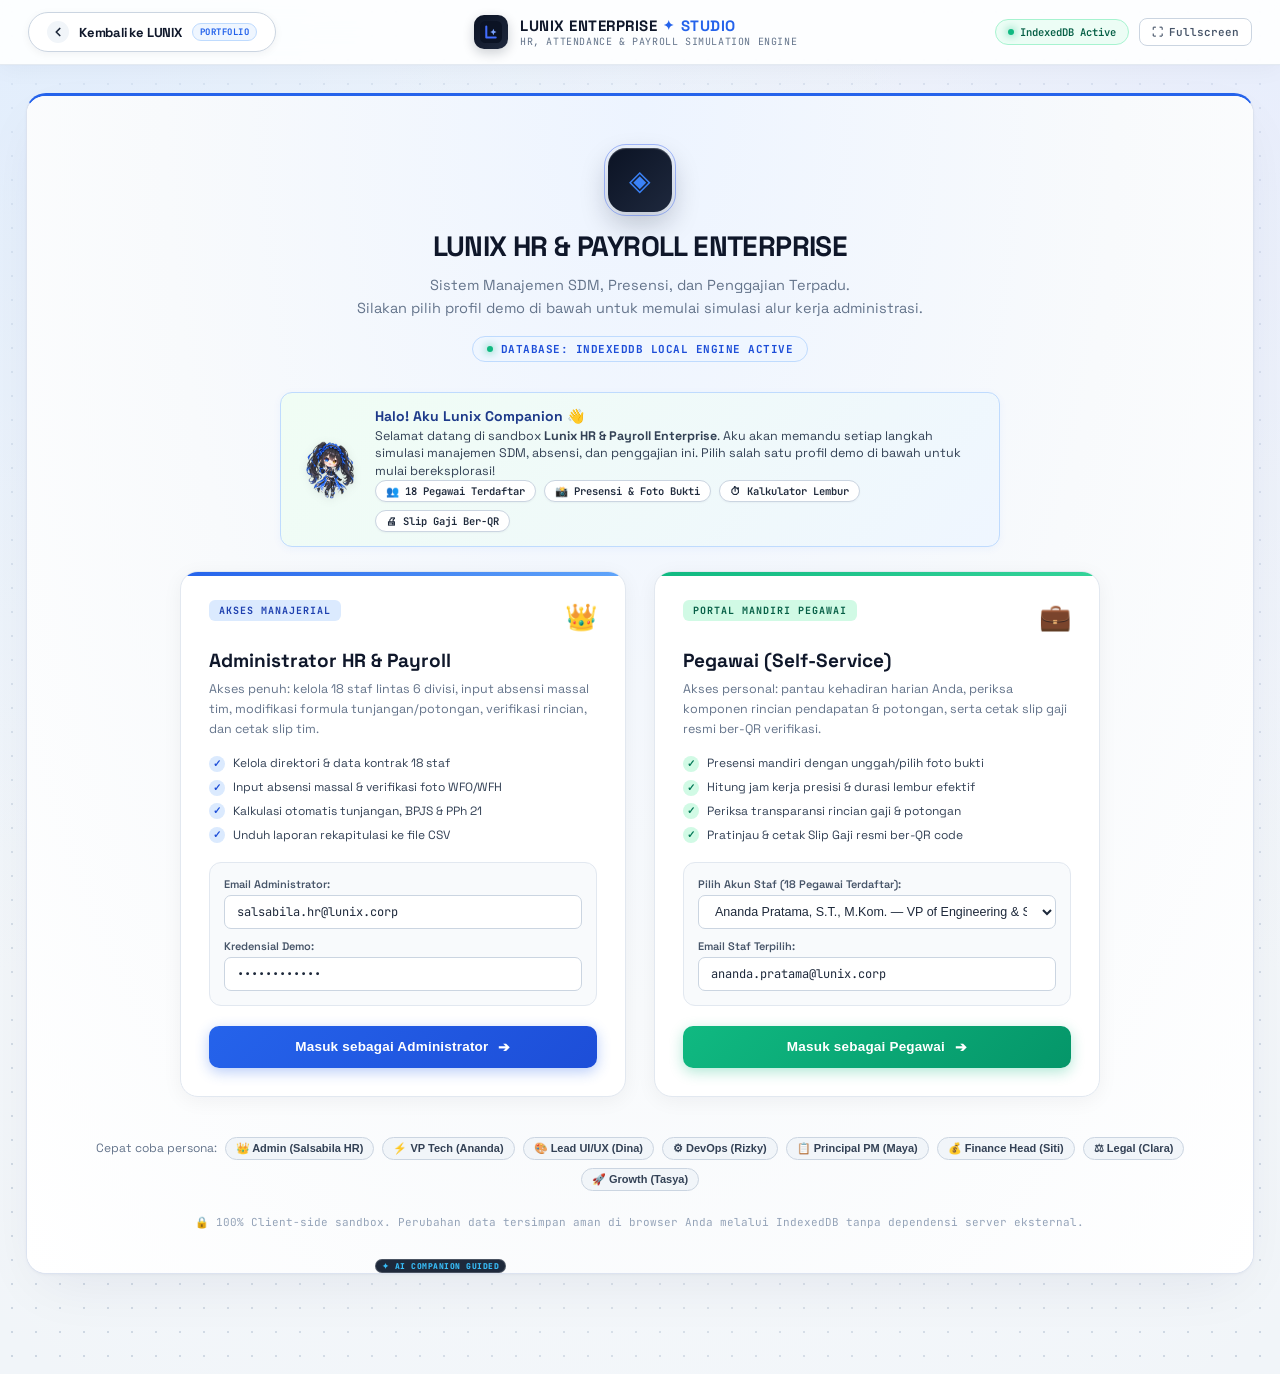
==== payroll.html @ cafbc8de "Production release: LUNIX Guild Portfolio Web (Optimized & Obfuscated)" ====
<!doctype html><html lang="id"><head><meta charset="UTF-8"><meta name="viewport" content="width=device-width,initial-scale=1"><meta name="description" content="LUNIX — Live Attendance & Payroll Enterprise Sandbox (Client-side IndexedDB)"><meta name="theme-color" content="#f1f5f9"><title>Attendance & Payroll Studio — LUNIX Live Enterprise Sandbox</title><link rel="icon" href="data:image/svg+xml,%3Csvg xmlns='http://www.w3.org/2000/svg' viewBox='0 0 80 80'%3E%3Crect width='80' height='80' rx='20' fill='%230b1324'/%3E%3Cpath d='M25 20v40h32' stroke='%23416dff' stroke-width='9' fill='none'/%3E%3C/svg%3E"><link rel="preconnect" href="https://fonts.googleapis.com"><link rel="preconnect" href="https://fonts.gstatic.com" crossorigin><link href="https://fonts.googleapis.com/css2?family=JetBrains+Mono:wght@400;500;600;700&family=Space+Grotesk:wght@500;600;700;800&display=swap" rel="stylesheet"><link rel="stylesheet" href="payroll-app.css"><style>:root{--bg:#f1f5f9;--ink:#0f172a;--muted:#64748b;--blue:#2563eb;--blue-hover:#1d4ed8;--line:#cbd5e1;--mono:'JetBrains Mono',ui-monospace,SFMono-Regular,Consolas,monospace;--sans:'Space Grotesk',-apple-system,BlinkMacSystemFont,Arial,sans-serif}*{box-sizing:border-box;margin:0;padding:0}body{background-color:#f1f5f9;background-image:radial-gradient(at 0 0,rgba(219,234,254,.7) 0,transparent 50%),radial-gradient(at 100% 0,rgba(224,231,255,.55) 0,transparent 50%),radial-gradient(at 50% 50%,rgba(248,250,252,.8) 0,transparent 100%),radial-gradient(#cbd5e1 .85px,transparent .85px);background-size:100% 100%,100% 100%,100% 100%,24px 24px;color:var(--ink);font-family:var(--sans);-webkit-font-smoothing:antialiased;min-height:100vh;display:flex;flex-direction:column}.sandbox-topbar{position:sticky;top:0;z-index:999;background:rgba(255,255,255,.9);backdrop-filter:blur(20px) saturate(180%);-webkit-backdrop-filter:blur(20px) saturate(180%);border-bottom:1px solid rgba(226,232,240,.9);box-shadow:0 4px 24px rgba(15,23,42,.04),0 1px 2px rgba(15,23,42,.02);padding:12px 28px}.sandbox-topbar-inner{max-width:1600px;margin:0 auto;display:flex;align-items:center;justify-content:space-between;gap:18px}.sandbox-back-btn{display:inline-flex;align-items:center;gap:10px;padding:8px 18px;background:#fff;color:#0f172a;border:1.5px solid #cbd5e1;border-radius:999px;font-size:13px;font-weight:700;letter-spacing:-.2px;text-decoration:none;box-shadow:0 2px 8px rgba(15,23,42,.05);transition:all .22s cubic-bezier(.16, 1, .3, 1);cursor:pointer}.sandbox-back-btn .back-arrow{display:flex;align-items:center;justify-content:center;width:22px;height:22px;border-radius:50%;background:#f1f5f9;color:#1e293b;transition:all .2s ease}.sandbox-back-btn .back-pill{font-family:var(--mono);font-size:9px;font-weight:700;padding:2px 7px;border-radius:12px;background:#eff6ff;color:#2563eb;letter-spacing:.5px;border:1px solid #bfdbfe}.sandbox-back-btn:hover{background:#0f172a;color:#fff;border-color:#0f172a;transform:translateX(-4px);box-shadow:0 8px 24px rgba(15,23,42,.22)}.sandbox-back-btn:hover .back-arrow{background:rgba(255,255,255,.2);color:#fff;transform:translateX(-2px)}.sandbox-back-btn:hover .back-pill{background:#2563eb;color:#fff;border-color:#2563eb}.sandbox-brand-center{display:flex;align-items:center;gap:12px}.sandbox-brand-badge{width:34px;height:34px;border-radius:10px;background:linear-gradient(135deg,#0b1324 0,#1e283d 100%);display:flex;align-items:center;justify-content:center;box-shadow:0 4px 12px rgba(11,19,36,.2);flex-shrink:0}.sandbox-brand-badge svg{width:22px;height:22px}.sandbox-brand-text{display:flex;flex-direction:column}.sandbox-brand-title{font-size:15px;font-weight:800;letter-spacing:.5px;color:#0f172a;display:flex;align-items:center;gap:6px;line-height:1.2}.sandbox-brand-title .sparkle{color:#2563eb;font-size:13px}.sandbox-brand-sub{font-family:var(--mono);font-size:10px;color:#64748b;letter-spacing:.6px}.sandbox-utilities{display:flex;align-items:center;gap:10px}.sandbox-engine-badge{display:inline-flex;align-items:center;gap:6px;padding:5px 12px;background:#ecfdf5;border:1px solid #a7f3d0;border-radius:999px;font-family:var(--mono);font-size:10.5px;font-weight:600;color:#065f46}.engine-pulse-dot{width:6px;height:6px;border-radius:50%;background:#10b981;box-shadow:0 0 8px #10b981;animation:pulseGreen 2s infinite ease-in-out}@keyframes pulseGreen{0%,100%{opacity:1;transform:scale(1)}50%{opacity:.45;transform:scale(1.3)}}.sandbox-action-btn{display:inline-flex;align-items:center;gap:6px;padding:6px 12px;background:#fff;border:1px solid #cbd5e1;border-radius:8px;font-family:var(--mono);font-size:11px;font-weight:600;color:#475569;cursor:pointer;transition:all .2s ease;text-decoration:none}.sandbox-action-btn:hover{background:#f8fafc;border-color:#94a3b8;color:#0f172a;transform:translateY(-1px)}.sandbox-content{max-width:1560px;width:96%;margin:0 auto;padding:20px 0 60px;flex:1}@media (max-width:900px){.sandbox-topbar{padding:10px 16px}.sandbox-brand-sub{display:none}.sandbox-engine-badge{display:none}.sandbox-back-btn .back-pill{display:none}.sandbox-content{width:98%;padding:14px 0 40px}}@media (max-width:640px){.sandbox-brand-text{display:none}.sandbox-back-btn{padding:7px 12px;font-size:12px}.sandbox-action-btn span:last-child{display:none}}</style></head><body><header class="sandbox-topbar"><div class="sandbox-topbar-inner"><a href="index.html" class="sandbox-back-btn" id="btn-back" title="Kembali ke Portofolio Utama LUNIX"><span class="back-arrow" aria-hidden="true"><svg width="14" height="14" viewBox="0 0 20 20" fill="none"><path d="M12.5 15L7.5 10L12.5 5" stroke="currentColor" stroke-width="2.4" stroke-linecap="round" stroke-linejoin="round"/></svg> </span><span>Kembali ke LUNIX</span> <span class="back-pill">PORTFOLIO</span></a><div class="sandbox-brand-center"><div class="sandbox-brand-badge" aria-hidden="true"><svg viewBox="0 0 28 28" fill="none"><rect width="28" height="28" rx="7" fill="#0b1324"/><path d="M8 7v14h12" stroke="#416dff" stroke-width="2.6" stroke-linecap="round" stroke-linejoin="round"/><path d="M17 10l1.2 2.8L21 14l-2.8 1.2L17 18l-1.2-2.8L13 14l2.8-1.2L17 10z" fill="#7ba3ff"/></svg></div><div class="sandbox-brand-text"><div class="sandbox-brand-title"><span>LUNIX ENTERPRISE</span> <span class="sparkle">✦</span> <span style="color:#2563eb;font-weight:700">STUDIO</span></div><div class="sandbox-brand-sub">HR, ATTENDANCE & PAYROLL SIMULATION ENGINE</div></div></div><div class="sandbox-utilities"><div class="sandbox-engine-badge" title="Mesin database browser lokal tanpa server"><span class="engine-pulse-dot"></span> <span>IndexedDB Active</span></div><button id="btn-fullscreen" class="sandbox-action-btn" title="Toggle Mode Layar Penuh"><span>⛶</span> <span>Fullscreen</span></button></div></div></header><main class="sandbox-content"><div id="payroll-app-root"></div></main><script src="payroll-app.js"></script><script>async function initSandbox(){if(window.LunixPayroll&&"function"==typeof window.LunixPayroll.init){const n=new URLSearchParams(window.location.search),e=n.get("role"),t=n.get("tab"),i=n.get("inspect");e&&(window.LunixPayroll.quickLogin(e,n.get("emp")||null),t&&window.LunixPayroll.switchTab(t)),await window.LunixPayroll.init(),e&&(window.LunixPayroll.quickLogin(e,n.get("emp")||null),t&&window.LunixPayroll.switchTab(t),i&&"function"==typeof window.LunixPayroll.inspectDate&&window.LunixPayroll.inspectDate(n.get("emp")||"emp-01",Number(i)))}}"loading"===document.readyState?document.addEventListener("DOMContentLoaded",initSandbox):initSandbox();const backBtn=document.getElementById("btn-back");backBtn&&backBtn.addEventListener("click",n=>{window.opener&&window.history.length<=1&&(n.preventDefault(),window.close())});const fsBtn=document.getElementById("btn-fullscreen");fsBtn&&(fsBtn.addEventListener("click",()=>{document.fullscreenElement?(document.exitFullscreen().catch(()=>{}),fsBtn.innerHTML="<span>⛶</span><span>Fullscreen</span>"):(document.documentElement.requestFullscreen().catch(()=>{}),fsBtn.innerHTML="<span>✕</span><span>Exit FS</span>")}),document.addEventListener("fullscreenchange",()=>{document.fullscreenElement?fsBtn.innerHTML="<span>✕</span><span>Exit FS</span>":fsBtn.innerHTML="<span>⛶</span><span>Fullscreen</span>"}))</script></body></html>
---- payroll-app.css ----
.papp-login-screen,.papp-persona-card,.payroll-app-container{overflow:hidden;position:relative}.payroll-app-container{margin:8px 0 40px;background:#fff;border:1px solid #dce3f0;border-top:3.5px solid #2563eb;border-radius:20px;box-shadow:0 20px 60px -15px rgba(15,28,64,.08),0 1px 3px rgba(15,28,64,.04);font-family:var(--sans),-apple-system,BlinkMacSystemFont,Arial,sans-serif;color:var(--ink);transition:.3s}.papp-login-screen{padding:52px 36px 44px;background:radial-gradient(ellipse at 50% 0,#edf4ff 0,#f8fafc 55%,#fff 100%);display:flex;flex-direction:column;align-items:center}.papp-login-header{text-align:center;max-width:680px;margin-bottom:30px}.papp-login-emblem{width:64px;height:64px;border-radius:18px;background:linear-gradient(135deg,#0b1324 0,#1e283d 100%);color:#3b82f6;display:inline-grid;place-items:center;font-size:28px;box-shadow:0 12px 28px rgba(11,19,36,.22),inset 0 1px 1px rgba(255,255,255,.25);margin-bottom:18px;position:relative}.papp-login-emblem::after{content:'';position:absolute;inset:-4px;border-radius:22px;border:1.5px solid rgba(49,92,245,.4);animation:3s ease-in-out infinite pappPulse}@keyframes pappPulse{0%,100%{transform:scale(1);opacity:.5}50%{transform:scale(1.05);opacity:1}}.papp-login-title{font-size:28px;font-weight:800;letter-spacing:-.6px;color:#0f172a;margin:0 0 10px;line-height:1.2}.papp-login-subtitle{font-size:14.5px;color:#64748b;line-height:1.6;margin:0 0 16px}.papp-login-db-badge{display:inline-flex;align-items:center;gap:8px;padding:5px 14px;border-radius:999px;background:#eff6ff;border:1px solid #bfdbfe;font:11px var(--mono);color:#1d4ed8;font-weight:700;letter-spacing:.5px}.papp-db-dot{width:6px;height:6px;border-radius:50%;background:#10b981;box-shadow:0 0 8px #10b981}.papp-login-mascot-banner{display:flex;align-items:center;gap:18px;width:100%;box-shadow:0 4px 20px rgba(37,99,235,.06)}.papp-login-mascot-img{object-fit:contain;flex-shrink:0;filter:drop-shadow(0 4px 8px rgba(0, 0, 0, .1))}.papp-mascot-badge-tag{font-family:var(--mono);font-size:9.5px;letter-spacing:1px;margin-bottom:4px}.papp-login-mascot-text h4{display:flex;align-items:center;gap:6px}.papp-mascot-features-row{display:flex;flex-wrap:wrap;gap:8px}.papp-mascot-feature-pill{font-family:var(--mono);font-size:10.5px;font-weight:600;padding:3px 10px;background:#fff;border:1px solid #cbd5e1;border-radius:999px;color:#1e293b;box-shadow:0 1px 2px rgba(15,23,42,.04)}.papp-personas-grid{display:grid;grid-template-columns:repeat(auto-fit,minmax(340px,1fr));gap:28px;width:100%;max-width:920px;margin-bottom:30px}.papp-persona-card{background:#fff;border:1.5px solid #e2e8f0;border-radius:18px;padding:28px;box-shadow:0 4px 20px rgba(15,23,42,.05);display:flex;flex-direction:column;transition:.25s cubic-bezier(.16, 1, .3, 1)}.papp-persona-card:hover{transform:translateY(-4px);border-color:#3b82f6;box-shadow:0 16px 40px rgba(37,99,235,.14)}.papp-persona-card::before{content:'';position:absolute;top:0;left:0;right:0;height:4px;background:#cbd5e1}.papp-persona-card.admin-card::before{background:linear-gradient(90deg,#2563eb,#60a5fa)}.papp-persona-card.employee-card::before{background:linear-gradient(90deg,#10b981,#34d399)}.papp-persona-header{display:flex;justify-content:space-between;align-items:flex-start;margin-bottom:14px}.papp-persona-tag{font:10px var(--mono);font-weight:700;letter-spacing:1px;padding:4px 10px;border-radius:6px}.papp-persona-card.admin-card .papp-persona-tag{background:#dbeafe;color:#1e40af}.papp-persona-card.employee-card .papp-persona-tag{background:#d1fae5;color:#065f46}.papp-persona-icon{font-size:26px}.papp-persona-title{font-size:19px;font-weight:800;color:#0f172a;margin:0 0 6px}.papp-persona-desc{font-size:12.5px;color:#64748b;line-height:1.6;margin:0 0 16px;min-height:38px}.papp-persona-features{list-style:none;padding:0;margin:0 0 18px;display:flex;flex-direction:column;gap:7px}.papp-persona-features li{font-size:12px;color:#334155;display:flex;align-items:center;gap:8px;line-height:1.4}.papp-persona-features .check-icon{display:inline-flex;align-items:center;justify-content:center;width:16px;height:16px;border-radius:50%;font-size:10px;font-weight:800;flex-shrink:0}.admin-card .papp-persona-features .check-icon{background:#dbeafe;color:#1d4ed8}.employee-card .papp-persona-features .check-icon{background:#d1fae5;color:#047857}.papp-persona-form{background:#f8fafc;border:1px solid #e2e8f0;border-radius:12px;padding:14px;margin-bottom:20px;flex:1}.papp-persona-form-row{margin-bottom:10px}.papp-persona-form-row:last-child{margin-bottom:0}.papp-persona-form-label{display:block;font-size:11px;font-weight:600;color:#475569;margin-bottom:4px}.papp-persona-input-mock,.papp-persona-select{padding:8px 12px;background:#fff;color:#1e293b;width:100%;box-sizing:border-box;outline:0}.papp-persona-input-mock{border:1px solid #cbd5e1;border-radius:7px;font:12px var(--mono)}.papp-persona-select{border:1px solid #cbd5e1;border-radius:7px;font-size:12.5px;cursor:pointer}.papp-persona-btn{width:100%;padding:13px 20px;border-radius:10px;font-size:13.5px;font-weight:700;cursor:pointer;border:none;display:flex;justify-content:center;align-items:center;gap:10px;transition:.2s cubic-bezier(.16, 1, .3, 1);letter-spacing:.2px}.papp-persona-card.admin-card .papp-persona-btn{background:linear-gradient(135deg,#2563eb 0,#1d4ed8 100%);color:#fff;box-shadow:0 4px 14px rgba(37,99,235,.32)}.papp-persona-card.admin-card .papp-persona-btn:hover{background:linear-gradient(135deg,#1d4ed8 0,#1e40af 100%);transform:translateY(-2px);box-shadow:0 8px 22px rgba(37,99,235,.42)}.papp-persona-card.employee-card .papp-persona-btn{background:linear-gradient(135deg,#10b981 0,#059669 100%);color:#fff;box-shadow:0 4px 14px rgba(16,185,129,.32)}.papp-persona-card.employee-card .papp-persona-btn:hover{background:linear-gradient(135deg,#059669 0,#047857 100%);transform:translateY(-2px);box-shadow:0 8px 22px rgba(16,185,129,.42)}.papp-fast-demo-row{display:flex;align-items:center;gap:8px;flex-wrap:wrap;justify-content:center;font-size:12px;color:#64748b;margin-top:10px}.papp-fast-pill{padding:4px 10px;border-radius:14px;background:#f1f5f9;border:1px solid #cbd5e1;color:#334155;font-size:11px;font-weight:600;cursor:pointer;transition:.15s}.papp-fast-pill:hover{background:#e2e8f0;color:#0f172a}.papp-login-footer-security{display:flex;align-items:center;gap:8px;margin-top:24px;font:11px var(--mono);color:#94a3b8}.papp-header{display:flex;justify-content:space-between;align-items:center;flex-wrap:wrap;gap:16px;padding:18px 24px;background:#f8fafc;border-bottom:1px solid #e2e8f0}.papp-brand{display:flex;align-items:center;gap:12px}.papp-logo{width:36px;height:36px;border-radius:10px;background:linear-gradient(135deg,#101522 0,#1e283d 100%);color:#3b82f6;display:grid;place-items:center;font-size:18px;box-shadow:0 4px 12px rgba(16,21,34,.15)}.papp-title{display:block;font-size:15px;font-weight:700;letter-spacing:.5px;color:var(--ink)}.papp-subtitle{display:block;font:9px/1.3 var(--mono);color:#64748b;letter-spacing:1.2px}.papp-header-actions{display:flex;align-items:center;gap:10px;flex-wrap:wrap}.papp-persona-switcher-wrap{display:inline-flex;align-items:center;gap:6px;background:#fff;border:1px solid #cbd5e1;border-radius:20px;padding:4px 10px;box-shadow:0 1px 3px rgba(0,0,0,.04)}.papp-persona-switcher-icon{font-size:11px;font-weight:700;color:#475569;white-space:nowrap}.papp-persona-switcher-select{border:none;background:0 0;font-size:11.5px;font-weight:600;color:#1e293b;outline:0;cursor:pointer;max-width:220px;padding:2px 0}.papp-btn,.papp-user-badge{display:inline-flex;align-items:center;background:#fff;color:#1e293b}.papp-persona-switcher-select:focus{color:#315cf5}.papp-user-badge{gap:8px;padding:5px 12px;border-radius:24px;font-size:12px;border:1px solid #cbd5e1;box-shadow:0 1px 3px rgba(0,0,0,.05)}.papp-user-badge .papp-avatar{width:22px;height:22px;font-size:9px}.papp-role-pill-sm{font:9px var(--mono);font-weight:700;padding:2px 6px;border-radius:4px}.papp-role-pill-sm.admin{background:#dbeafe;color:#1e40af}.papp-role-pill-sm.employee{background:#d1fae5;color:#065f46}.papp-btn{justify-content:center;gap:7px;padding:8px 16px;border-radius:9px;font-size:12.5px;font-weight:600;cursor:pointer;border:1.5px solid #cbd5e1;box-shadow:0 1px 3px rgba(15,23,42,.04);transition:.2s cubic-bezier(.16, 1, .3, 1);user-select:none}.papp-btn:hover{background:#f8fafc;border-color:#94a3b8;color:#0f172a;transform:translateY(-1px);box-shadow:0 4px 12px rgba(15,23,42,.08)}.papp-btn:active{transform:translateY(0)}.papp-btn-primary{background:linear-gradient(135deg,#2563eb 0,#1d4ed8 100%);border-color:#2563eb;color:#fff;box-shadow:0 4px 14px rgba(37,99,235,.28)}.papp-btn-primary:hover{background:linear-gradient(135deg,#1d4ed8 0,#1e40af 100%);border-color:#1d4ed8;color:#fff;box-shadow:0 6px 20px rgba(37,99,235,.38)}.papp-btn-danger{color:#dc2626;border-color:#fecaca;background:#fef2f2}.papp-btn-danger:hover{background:#fee2e2;border-color:#fca5a5;color:#b91c1c}.papp-btn-sm{padding:6px 12px;font-size:11.5px;border-radius:7px}.papp-guide-banner{background:linear-gradient(90deg,#eff6ff 0,#f0fdf4 100%);border-bottom:1px solid #dbeafe;padding:12px 28px;display:flex;align-items:center;justify-content:space-between;gap:16px;flex-wrap:wrap}.papp-guide-info{display:flex;align-items:center;gap:12px}.papp-guide-icon{font-size:18px;color:#2563eb}.papp-guide-step-tag{font:10px var(--mono);background:#2563eb;color:#fff;padding:2px 7px;border-radius:4px;letter-spacing:.5px}.papp-guide-text{font-size:13px;color:#1e293b;margin:0;font-weight:500}.papp-select,.papp-tab-btn{font-weight:600;font-size:13px;cursor:pointer}.papp-guide-nav{display:flex;align-items:center;gap:8px}.papp-subbar{display:flex;justify-content:space-between;align-items:center;padding:14px 28px;background:#fff;border-bottom:1px solid #f1f5f9;flex-wrap:wrap;gap:14px}.papp-period-select-wrap{display:flex;align-items:center;gap:10px;font-size:13px;color:#475569}.papp-select{padding:7px 14px;border-radius:8px;border:1.5px solid #cbd5e1;font-family:inherit;color:#0f172a;background:#f8fafc;outline:0;transition:.2s}.papp-select:focus{background:#fff;border-color:#2563eb;box-shadow:0 0 0 3px rgba(37,99,235,.15)}.papp-tabs{display:flex;background:#f1f5f9;border-bottom:1px solid #e2e8f0;padding:8px 28px;gap:6px;overflow-x:auto}.papp-tab-btn{padding:10px 18px;color:#64748b;border-radius:10px;background:0 0;border:none;transition:.2s cubic-bezier(.16, 1, .3, 1);white-space:nowrap;display:inline-flex;align-items:center;gap:8px}.papp-tab-btn:hover{color:#0f172a;background:rgba(255,255,255,.65)}.papp-tab-btn.active{color:#2563eb;background:#fff;font-weight:700;box-shadow:0 2px 8px rgba(15,23,42,.08),0 1px 2px rgba(15,23,42,.04)}.papp-body{padding:28px 32px 36px;min-height:520px;background:#fff}.papp-panel{display:none}.papp-panel.active{display:block;animation:.25s ease-out pappFadeIn}@keyframes pappFadeIn{from{opacity:0;transform:translateY(6px)}to{opacity:1;transform:translateY(0)}}.papp-search-filter-bar{display:flex;gap:12px;margin-bottom:16px;flex-wrap:wrap}.papp-search-input{flex:1;width:100%;min-width:220px;padding:8px 34px 8px 14px;border-radius:8px;border:1px solid #cbd5e1;font-size:13px;outline:0}.papp-search-input:focus{border-color:#315cf5;box-shadow:0 0 0 3px rgba(49,92,245,.12)}.papp-stats-grid{display:grid;grid-template-columns:repeat(auto-fit,minmax(210px,1fr));gap:16px;margin-bottom:24px}.papp-stat-card{background:#f8fafc;border:1px solid #e2e8f0;border-radius:12px;padding:18px 20px;display:flex;flex-direction:column;gap:6px;position:relative;overflow:hidden}.papp-stat-card::before{content:'';position:absolute;top:0;left:0;right:0;height:3px;background:#cbd5e1}.papp-table th,.papp-table tr:hover td{background:#f8fafc}.papp-stat-card.blue::before{background:#315cf5}.papp-stat-card.green::before{background:#10b981}.papp-stat-card.amber::before{background:#f59e0b}.papp-stat-card.purple::before{background:#8b5cf6}.papp-stat-label{font:11px var(--mono);color:#64748b;letter-spacing:.8px}.papp-stat-value{font-size:22px;font-weight:700;color:#0f172a}.papp-stat-sub{font-size:11px;color:#94a3b8}.papp-table-wrap{width:100%;max-width:100%;overflow-x:auto;border:1px solid #e2e8f0;border-radius:10px;background:#fff;scrollbar-width:thin;scrollbar-color:#cbd5e1 #f8fafc}.papp-table-wrap::-webkit-scrollbar{height:6px}.papp-table-wrap::-webkit-scrollbar-track{background:#f8fafc}.papp-table-wrap::-webkit-scrollbar-thumb{background:#cbd5e1;border-radius:3px}.papp-table-wrap::-webkit-scrollbar-thumb:hover{background:#94a3b8}.papp-table{width:100%;border-collapse:collapse;text-align:left;font-size:12.5px;table-layout:auto}.papp-avatar,.papp-user-name{font-weight:700;font-size:12px}.papp-table th{padding:10px;font:10.5px var(--mono);font-weight:600;color:#475569;letter-spacing:.4px;border-bottom:1px solid #e2e8f0;white-space:nowrap}.papp-table td{padding:8px 10px;border-bottom:1px solid #f1f5f9;color:#1e293b;vertical-align:middle}.papp-table tr:last-child td{border-bottom:none}.papp-avatar{width:34px;height:34px;border-radius:50%;display:inline-grid;place-items:center;color:#fff;flex-shrink:0;box-shadow:0 2px 6px rgba(0,0,0,.1);overflow:hidden;position:relative}.papp-avatar-img{width:100%;height:100%;object-fit:cover;display:block;border-radius:50%}.papp-avatar.sm{width:26px;height:26px;font-size:10px}.papp-avatar.md{width:40px;height:40px;font-size:13px}.papp-avatar.lg{width:52px;height:52px;font-size:16px}.papp-avatar.xl{width:68px;height:68px;font-size:22px}.papp-user-cell{display:flex;align-items:center;gap:10px;min-width:140px}.papp-user-meta{min-width:0}.papp-user-name{color:#0f172a;display:block;line-height:1.25}.papp-user-role{font-size:10px;color:#64748b;display:block;line-height:1.25;margin-top:2px}.papp-code-nip{font:10.5px var(--mono);color:#334155;background:#f1f5f9;padding:2px 6px;border-radius:4px;white-space:nowrap;font-weight:600}.papp-bank-col{display:flex;flex-direction:column;line-height:1.2}.papp-bank-name{font-weight:700;font-size:11px;color:#1e293b}.papp-bank-acc{font:10px var(--mono);color:#64748b;white-space:nowrap;margin-top:1px}.papp-salary-cell{white-space:nowrap;font-size:12px;color:#0f172a}.papp-emp-actions{display:inline-flex;align-items:center;justify-content:flex-end;gap:4px;white-space:nowrap}.papp-btn-xs{padding:4px 7px;font-size:10.5px;font-weight:600;border-radius:5px;line-height:1.2}.papp-btn-icon{padding:4px 6px;min-width:22px;text-align:center;justify-content:center;font-weight:700}.papp-btn-cal{color:#2563eb;background:#eff6ff;border-color:#bfdbfe}.papp-btn-cal:hover{background:#dbeafe;border-color:#93c5fd}.papp-pill{display:inline-block;padding:3px 8px;border-radius:12px;font:10px var(--mono);font-weight:600}.papp-pill-dept{background:#f1f5f9;color:#475569}.papp-pill-contract{background:#eef2ff;color:#4338ca}.papp-pill-present{background:#dcfce7;color:#166534}.papp-pill-sick{background:#fef3c7;color:#92400e}.papp-pill-permit{background:#e0e7ff;color:#3730a3}.papp-pill-alpha{background:#fee2e2;color:#991b1b}.papp-pill-leave{background:#f3e8ff;color:#6b21a8}.papp-pill-pkwtt{background:#dbeafe;color:#1e40af;border:1px solid #bfdbfe}.papp-pill-pkwt{background:#fef3c7;color:#92400e;border:1px solid #fde68a}.papp-pill-probasi{background:#e0e7ff;color:#3730a3;border:1px solid #c7d2fe}.papp-pill-wfh{background:#e0f2fe;color:#0369a1;border:1px solid #bae6fd}.papp-pill-field{background:#f3e8ff;color:#6b21a8;border:1px solid #e9d5ff}.papp-pill-late{background:#ffedd5;color:#c2410c;border:1px solid #fed7aa}.papp-pill-overtime{background:linear-gradient(135deg,#fef3c7 0,#fde68a 100%);color:#92400e;border:1px solid #f59e0b;font-weight:700;box-shadow:0 1px 3px rgba(245,158,11,.18)}.papp-pill-holiday{background:#f1f5f9;color:#64748b;border:1px solid #e2e8f0}.papp-pill-pending{background:#f8fafc;color:#64748b;border:1px dashed #cbd5e1}.papp-filter-pills-row{display:flex;align-items:center;gap:6px;flex-wrap:wrap}.papp-filter-label{font-size:11.5px;font-weight:700;color:#64748b;margin-right:4px}.papp-filter-pill{padding:5px 12px;border-radius:20px;background:#f1f5f9;border:1px solid #cbd5e1;font-size:11.5px;font-weight:600;color:#475569;cursor:pointer;transition:.2s;display:inline-flex;align-items:center;gap:5px}.papp-filter-pill:hover{background:#e2e8f0;color:#0f172a}.papp-filter-pill.active{background:#315cf5;border-color:#315cf5;color:#fff;box-shadow:0 2px 6px rgba(49,92,245,.25)}.papp-pill-count{font:10px var(--mono);opacity:.85}.papp-distribution-strip{background:#fff;border:1px solid #e2e8f0;border-radius:12px;padding:14px 18px;margin-bottom:24px;display:flex;justify-content:space-between;align-items:center;flex-wrap:wrap;gap:12px;box-shadow:0 1px 3px rgba(0,0,0,.02)}.papp-distribution-strip-title{display:flex;flex-direction:column;gap:2px;font-size:13px;color:#1e293b}.papp-distribution-pills{display:flex;align-items:center;gap:8px;flex-wrap:wrap}.papp-dist-pill{font-size:11.5px;padding:4px 10px;border-radius:16px;display:inline-flex;align-items:center;gap:5px;transition:transform .15s}.papp-dist-pill:hover{transform:translateY(-1px)}.papp-budget-section{background:#fff;border:1px solid #e2e8f0;border-radius:14px;padding:20px;margin-bottom:24px;box-shadow:0 2px 8px rgba(15,23,42,.03)}.papp-budget-head{display:flex;justify-content:space-between;align-items:flex-start;margin-bottom:16px}.papp-budget-title{margin:0 0 4px;font-size:15px;font-weight:700;color:#0f172a}.papp-budget-subtitle{margin:0;font-size:12px;color:#64748b}.papp-seg-bar{display:flex;height:12px;width:100%;border-radius:6px;overflow:hidden;background:#f1f5f9;margin-bottom:18px;box-shadow:inset 0 1px 2px rgba(0,0,0,.06)}.papp-seg-slice{height:100%;transition:width .4s,filter .2s}.papp-seg-slice:hover{filter:brightness(1.15);cursor:pointer}.papp-dept-legend-grid{display:grid;grid-template-columns:repeat(auto-fit,minmax(170px,1fr));gap:12px}.papp-form-grid,.papp-slip-columns,.papp-slip-meta-grid{grid-template-columns:1fr 1fr}.papp-dept-legend-card{background:#f8fafc;border:1px solid #e2e8f0;border-radius:8px;padding:10px 12px;cursor:pointer;transition:.2s}.papp-dept-legend-card:hover{background:#fff;border-color:#315cf5;box-shadow:0 4px 12px rgba(49,92,245,.08);transform:translateY(-2px)}.papp-dept-legend-head{display:flex;align-items:center;gap:6px;margin-bottom:6px}.papp-dept-legend-dot{width:8px;height:8px;border-radius:50%;flex-shrink:0}.papp-dept-legend-name{font-size:11px;font-weight:700;color:#334155;flex:1;white-space:nowrap;overflow:hidden;text-overflow:ellipsis}.papp-dept-legend-body,.papp-panel-head{display:flex;justify-content:space-between}.papp-dept-legend-share{font:10px var(--mono);font-weight:700;color:#64748b}.papp-dept-legend-body{align-items:baseline}.papp-dept-legend-amount{font-size:12px;font-weight:700;color:#0f172a}.papp-dept-legend-count{font-size:10px;color:#315cf5;font-weight:600}.papp-quick-actions-bar{background:#f8fafc;border:1px solid #e2e8f0;border-radius:12px;padding:18px 20px;margin-bottom:24px}.papp-panel-head{align-items:center;flex-wrap:wrap;gap:12px;margin-bottom:20px}.papp-panel-title{font-size:18px;font-weight:700;color:#0f172a;margin:0}.papp-panel-desc{font-size:13px;color:#64748b;margin:4px 0 0}.papp-modal-backdrop{position:fixed;inset:0;background:rgba(15,23,42,.6);backdrop-filter:blur(4px);z-index:1000;display:grid;place-items:center;padding:20px;animation:.2s pappFadeIn}.papp-modal{background:#fff;border-radius:16px;max-width:580px;width:100%;max-height:90vh;overflow-y:auto;box-shadow:0 25px 60px rgba(15,23,42,.2);border:1px solid #e2e8f0}.papp-modal-header{padding:20px 24px;border-bottom:1px solid #e2e8f0;display:flex;justify-content:space-between;align-items:center}.papp-modal-title{font-size:17px;font-weight:700;margin:0}.papp-modal-close{background:0 0;border:none;font-size:20px;color:#94a3b8;cursor:pointer;padding:4px;border-radius:6px}.papp-modal-close:hover{color:#0f172a;background:#f1f5f9}.papp-modal-body{padding:24px}.papp-modal-footer{padding:16px 24px;border-top:1px solid #e2e8f0;display:flex;justify-content:flex-end;gap:10px;background:#f8fafc;border-bottom-left-radius:16px;border-bottom-right-radius:16px}.papp-form-group{margin-bottom:16px}.papp-label{display:block;font-size:12px;font-weight:600;color:#334155;margin-bottom:6px}.papp-input,.papp-modal-select{width:100%;padding:8px 12px;border-radius:8px;border:1px solid #cbd5e1;font-size:13px;font-family:inherit;color:#0f172a;box-sizing:border-box;outline:0}.papp-input:focus,.papp-modal-select:focus{border-color:#315cf5;box-shadow:0 0 0 3px rgba(49,92,245,.12)}.papp-form-grid{display:grid;gap:14px}.papp-slip-container{background:#fff;max-width:820px;margin:0 auto;border:1px solid #cbd5e1;box-shadow:0 10px 30px rgba(0,0,0,.08);padding:40px;border-radius:4px;font-family:Arial,Helvetica,sans-serif;color:#0f172a;line-height:1.5;position:relative}.papp-slip-watermark{position:absolute;top:50%;left:50%;transform:translate(-50%,-50%) rotate(-30deg);font-size:80px;font-weight:900;color:rgba(15,23,42,.03);pointer-events:none;letter-spacing:8px;user-select:none}.papp-slip-head{display:flex;justify-content:space-between;align-items:flex-start;border-bottom:2px solid #0f172a;padding-bottom:16px;margin-bottom:24px}.papp-slip-company h2{font-size:20px;font-weight:800;margin:0 0 4px;letter-spacing:.5px}.papp-slip-company p{font-size:11px;color:#475569;margin:0;line-height:1.4}.papp-slip-title-box{text-align:right}.papp-slip-title-box h3{font-size:16px;font-weight:700;color:#315cf5;margin:0;letter-spacing:.5px}.papp-slip-title-box span{font:11px var(--mono);color:#64748b;display:block;margin-top:2px}.papp-slip-meta-grid{display:grid;gap:20px;background:#f8fafc;padding:14px 18px;border-radius:6px;border:1px solid #e2e8f0;margin-bottom:24px;font-size:12px}.papp-slip-meta-row{display:flex;margin-bottom:4px}.papp-slip-meta-label{width:140px;color:#64748b}.papp-slip-meta-val{font-weight:600;color:#0f172a}.papp-slip-columns{display:grid;gap:24px;margin-bottom:24px}.papp-slip-col-head{font-size:13px;font-weight:700;padding-bottom:8px;border-bottom:1px solid #cbd5e1;margin-bottom:10px;letter-spacing:.5px}.papp-slip-line{display:flex;justify-content:space-between;font-size:12px;padding:5px 0;border-bottom:1px dashed #e2e8f0}.papp-slip-net-top,.papp-slip-subtotal{justify-content:space-between;display:flex}.papp-slip-subtotal{font-size:13px;font-weight:700;padding:10px 0 0;border-top:1px solid #0f172a;margin-top:10px}.papp-slip-net-box{background:#eff6ff;border:1px solid #bfdbfe;padding:16px 20px;border-radius:8px;margin-bottom:24px}.papp-slip-net-top{align-items:center}.papp-slip-net-label{font-size:13px;font-weight:700;color:#1e3a8a}.papp-slip-net-val{font-size:22px;font-weight:800;color:#1d4ed8}.papp-slip-terbilang{margin-top:8px;padding-top:8px;border-top:1px dashed #bfdbfe;font-size:12px;font-style:italic;color:#1e40af}.papp-slip-signatures{display:flex;justify-content:space-between;align-items:flex-end;padding-top:16px;margin-top:16px;font-size:11px}.papp-sig-box{width:190px;text-align:center}.papp-sig-line{margin-top:55px;border-top:1px solid #0f172a;padding-top:5px;font-weight:600}.papp-qr-box{display:flex;align-items:center;gap:10px;border:1px solid #e2e8f0;padding:8px 12px;border-radius:6px;background:#f8fafc}.papp-qr-info{font-size:10px;color:#64748b;line-height:1.3;text-align:left}.papp-slip-period-pills{display:inline-flex;align-items:center;gap:4px}.papp-toast{position:fixed;bottom:24px;right:24px;background:#0f172a;color:#fff;padding:12px 20px;border-radius:30px;font-size:13px;font-weight:500;box-shadow:0 10px 30px rgba(0,0,0,.2);display:flex;align-items:center;gap:10px;z-index:1100;animation:.3s pappToastSlide}@keyframes pappToastSlide{from{transform:translateY(20px);opacity:0}to{transform:translateY(0);opacity:1}}.papp-att-view-bar{display:flex;justify-content:space-between;align-items:center;margin-bottom:16px;border-bottom:1px solid #e2e8f0;padding-bottom:12px;flex-wrap:wrap;gap:12px}.papp-att-switcher-tabs{display:flex;gap:8px}.papp-att-switch-btn{padding:8px 16px;border-radius:8px;font-size:12.5px;font-weight:600;cursor:pointer;border:1px solid #cbd5e1;background:#f8fafc;color:#475569;transition:.2s;display:inline-flex;align-items:center;gap:6px}.papp-att-switch-btn:hover{background:#f1f5f9;color:#1e293b}.papp-att-switch-btn.active{background:#315cf5;border-color:#315cf5;color:#fff;box-shadow:0 2px 8px rgba(49,92,245,.25)}.papp-cal-container{background:#fff;border-radius:12px}.papp-cal-target-bar{background:linear-gradient(90deg,#f8fafc 0,#eff6ff 100%);border:1px solid #dbeafe;border-radius:10px;padding:14px 18px;display:flex;justify-content:space-between;align-items:center;margin-bottom:14px;flex-wrap:wrap;gap:14px}.papp-cal-target-profile{display:flex;align-items:center;gap:14px}.papp-cal-target-name{margin:0;font-size:15px;font-weight:700;color:#0f172a}.papp-cal-target-sub{font-size:12px;color:#64748b;margin-top:2px}.papp-cal-emp-switcher-box{display:flex;align-items:center;gap:8px}.papp-cal-switcher-label{font:11px var(--mono);font-weight:700;color:#64748b;text-transform:uppercase}.papp-cal-summary-strip{display:grid;grid-template-columns:repeat(auto-fit,minmax(130px,1fr));gap:10px;margin-bottom:14px}.papp-cal-chip{background:#f8fafc;border:1px solid #e2e8f0;border-radius:8px;padding:10px 14px;display:flex;flex-direction:column;gap:2px}.papp-chip-num{font-size:16px;font-weight:800;color:#0f172a}.papp-chip-label{font-size:11px;color:#64748b;font-weight:500}.papp-cal-chip.green{border-left:3px solid #10b981}.papp-cal-chip.blue{border-left:3px solid #3b82f6}.papp-cal-chip.purple{border-left:3px solid #8b5cf6}.papp-cal-chip.amber{border-left:3px solid #f59e0b}.papp-cal-chip.red{border-left:3px solid #ef4444}.papp-cal-chip.teal{border-left:3px solid #14b8a6}.papp-cal-legend-bar{display:flex;justify-content:space-between;align-items:center;background:#f8fafc;border:1px solid #e2e8f0;border-radius:8px;padding:8px 14px;margin-bottom:14px;flex-wrap:wrap;gap:8px}.papp-cal-legend-items{display:flex;align-items:center;gap:12px;flex-wrap:wrap;font-size:11px;color:#475569}.papp-legend-item{display:inline-flex;align-items:center;gap:4px}.papp-legend-dot{width:8px;height:8px;border-radius:50%;display:inline-block}.papp-legend-dot.green{background:#10b981}.papp-legend-dot.blue{background:#3b82f6}.papp-legend-dot.purple{background:#8b5cf6}.papp-legend-dot.amber{background:#f59e0b}.papp-legend-dot.red{background:#ef4444}.papp-legend-dot.gray{background:#94a3b8}.papp-cal-hint{font-size:11px;color:#2563eb}.papp-calendar-grid{display:grid;grid-template-columns:repeat(7,1fr);gap:8px}.papp-cal-col-head{text-align:center;font:11px var(--mono);font-weight:700;color:#475569;padding:8px 4px;background:#f1f5f9;border-radius:6px;letter-spacing:.5px}.papp-cal-col-head.weekend{color:#dc2626;background:#fee2e2}.papp-cal-day{background:#fff;border:1px solid #e2e8f0;border-radius:10px;padding:8px;min-height:112px;display:flex;flex-direction:column;cursor:pointer;transition:.2s cubic-bezier(.16, 1, .3, 1);position:relative}.papp-cal-day:hover{border-color:#315cf5;transform:translateY(-2px);box-shadow:0 6px 16px rgba(49,92,245,.12);z-index:2}.papp-cal-day.weekend{background:#fafafa;border-color:#f1f5f9;opacity:.85}.papp-cal-day.outside{background:#f8fafc;border:1px dashed #e2e8f0;opacity:.45;cursor:default}.papp-cal-day.today{border:2px solid #315cf5;background:#eff6ff;box-shadow:0 0 0 3px rgba(49,92,245,.15)}.papp-template-pill:hover,.papp-upload-btn:hover{background:#334155;color:#fff}.papp-cal-day-header{display:flex;justify-content:space-between;align-items:center;margin-bottom:6px}.papp-cal-date-num{font-size:13px;font-weight:700;color:#0f172a;font-family:var(--mono)}.papp-cal-today-pill{font:8.5px var(--mono);font-weight:800;background:#315cf5;color:#fff;padding:1px 5px;border-radius:4px;letter-spacing:.3px}.papp-cal-camera-icon{font-size:11px}.papp-cal-muted-tag{font-size:9px;color:#94a3b8;display:block}.papp-cal-day-content{display:flex;flex-direction:column;gap:4px;flex:1}.papp-cal-day-content.weekend{align-items:flex-start;justify-content:center}.papp-cal-status-row{display:flex;align-items:center}.papp-cal-time-badge{font:9.5px var(--mono);font-weight:600;color:#475569;background:#f1f5f9;padding:2px 5px;border-radius:4px;width:fit-content}.papp-cal-dur-badge{font:8.5px var(--mono);font-weight:600;color:#0369a1;background:#f0f9ff;border:1px solid #bae6fd;padding:1px 4px;border-radius:3px;width:fit-content;white-space:nowrap;overflow:hidden;text-overflow:ellipsis;max-width:100%}.papp-cal-weekend-badge{font:8px var(--mono);font-weight:700;color:#7c3aed;background:#f5f3ff;border:1px solid #ddd6fe;padding:0 4px;border-radius:3px;margin-left:4px}.papp-cal-proof-thumb-box{position:relative;width:100%;height:38px;border-radius:5px;overflow:hidden;border:1px solid #cbd5e1;margin-top:auto}.papp-cal-thumb-img{width:100%;height:100%;object-fit:cover;display:block;filter:brightness(.95);transition:transform .2s}.papp-cal-day:hover .papp-cal-thumb-img{transform:scale(1.08);filter:brightness(1.05)}.papp-cal-thumb-tag{position:absolute;bottom:0;left:0;right:0;background:rgba(15,23,42,.78);color:#10b981;font:8px var(--mono);font-weight:700;text-align:center;padding:1px 0;backdrop-filter:blur(2px)}.papp-inspect-watermark-box,.papp-photo-stamp{bottom:8px;left:8px;right:8px;backdrop-filter:blur(4px)}.papp-cal-loc-text{font-size:10px;color:#94a3b8;font-style:italic;margin-top:4px}.papp-cal-no-photo-note{font-size:9.5px;color:#64748b;line-height:1.2;margin-top:auto}.papp-table-photo-thumb{width:34px;height:34px;border-radius:6px;overflow:hidden;border:1px solid #cbd5e1;flex-shrink:0;cursor:pointer;transition:transform .2s}.papp-table-photo-thumb:hover{transform:scale(1.1);box-shadow:0 2px 8px rgba(0,0,0,.15)}.papp-table-photo-thumb img{width:100%;height:100%;object-fit:cover;display:block}.papp-modal.papp-modal-lg{max-width:820px;width:95%}.papp-clockin-top-strip{display:flex;justify-content:space-between;align-items:center;background:#f8fafc;border:1px solid #e2e8f0;border-radius:10px;padding:12px 16px;margin-bottom:16px;flex-wrap:wrap;gap:12px}.papp-clockin-emp-badge{display:flex;align-items:center;gap:10px}.papp-live-clock-card{text-align:right}.papp-live-clock-label{font:9.5px var(--mono);color:#64748b;font-weight:700;display:block}.papp-live-clock-digits{font:16px var(--mono);font-weight:800;color:#10b981;display:block;letter-spacing:1px}.papp-live-clock-date{font-size:11px;color:#475569}.papp-clockin-grid{display:grid;grid-template-columns:1.1fr 1fr;gap:18px}.papp-geofence-alert{font-size:11px;color:#059669;background:#ecfdf5;border:1px solid #a7f3d0;border-radius:6px;padding:6px 10px;margin-top:6px;display:flex;align-items:center;gap:6px}.papp-clockin-preview-card{border:1px solid #cbd5e1;border-radius:10px;overflow:hidden;background:#0f172a;padding:8px}.papp-clockin-photo-frame{position:relative;width:100%;height:190px;border-radius:8px;overflow:hidden;background:#000}.papp-clockin-photo-frame img{width:100%;height:100%;object-fit:cover;display:block}.papp-photo-stamp{position:absolute;background:rgba(15,23,42,.82);border:1px solid rgba(255,255,255,.2);border-radius:6px;padding:6px 10px}.papp-stamp-row{font:9px var(--mono);color:#38bdf8;letter-spacing:.5px;line-height:1.3}.papp-stamp-row:first-child{font-weight:800;color:#4ade80}.papp-clockin-upload-strip{display:flex;justify-content:space-between;align-items:center;padding:8px 4px 4px}.papp-upload-btn{background:#1e293b;color:#fff;border-color:#334155;cursor:pointer}.papp-clockin-templates-box{border-top:1px solid #1e293b;padding-top:8px;margin-top:4px}.papp-templates-label{font-size:10.5px;color:#94a3b8;display:block;margin-bottom:6px}.papp-templates-buttons{display:grid;grid-template-columns:1fr 1fr;gap:6px}.papp-template-pill{background:#1e293b;color:#e2e8f0;border:1px solid #334155;border-radius:6px;padding:5px 8px;font-size:11px;cursor:pointer;text-align:left;transition:.15s}.papp-template-pill:hover{border-color:#38bdf8}.papp-inspect-emp-bar{display:flex;justify-content:space-between;align-items:center;background:#f8fafc;border:1px solid #e2e8f0;border-radius:10px;padding:12px 16px;margin-bottom:16px;flex-wrap:wrap;gap:10px}.papp-inspect-grid{display:grid;grid-template-columns:1.1fr 1fr;gap:16px}.papp-inspect-specs-card{background:#fff;border:1px solid #e2e8f0;border-radius:10px;padding:16px;display:flex;flex-direction:column;gap:10px}.papp-inspect-section-title{margin:0 0 4px;font-size:12.5px;font-weight:700;color:#0f172a;text-transform:uppercase;letter-spacing:.5px}.papp-inspect-row{display:flex;justify-content:space-between;align-items:flex-start;font-size:12px;padding-bottom:6px;border-bottom:1px dashed #f1f5f9;gap:10px}.papp-inspect-label{color:#64748b;flex-shrink:0}.papp-inspect-val{color:#0f172a;text-align:right}.papp-code-time{font:12px var(--mono);background:#f1f5f9;padding:2px 6px;border-radius:4px;color:#1e293b;font-weight:700}.papp-badge-verified{font:9.5px var(--mono);background:#dcfce7;color:#15803d;border:1px solid #86efac;border-radius:4px;padding:2px 6px;font-weight:700}.papp-inspect-photo-card{background:#f8fafc;border:1px solid #e2e8f0;border-radius:10px;padding:16px;display:flex;flex-direction:column}.papp-inspect-photo-frame{position:relative;width:100%;height:230px;border-radius:8px;overflow:hidden;background:#0f172a;border:1px solid #cbd5e1}.papp-inspect-photo-img{width:100%;height:100%;object-fit:cover;display:block}.papp-inspect-watermark-box{position:absolute;background:rgba(15,23,42,.85);border:1px solid rgba(255,255,255,.2);border-radius:6px;padding:8px 10px}.papp-iw-title{font:9.5px var(--mono);font-weight:800;color:#4ade80;letter-spacing:.5px}.papp-iw-sub{font:9px var(--mono);color:#94a3b8}.papp-inspect-photo-footer{display:flex;justify-content:space-between;align-items:center;margin-top:10px}.papp-inspect-no-photo-box{height:230px;border:2px dashed #cbd5e1;border-radius:8px;display:flex;flex-direction:column;align-items:center;justify-content:center;text-align:center;padding:20px;background:#fff}.papp-mascot-guide-box{background:linear-gradient(135deg,#f0fdf4 0,#eff6ff 50%,#faf5ff 100%);border:1px solid #bfdbfe;border-radius:12px;padding:14px 18px;margin-bottom:16px;display:flex;align-items:center;gap:16px;box-shadow:0 4px 14px -3px rgba(37,99,235,.08);position:relative;transition:.25s}.papp-mascot-guide-box:hover{border-color:#93c5fd;box-shadow:0 6px 18px -2px rgba(37,99,235,.12)}.papp-mascot-img-wrap{position:relative;width:72px;height:72px;flex-shrink:0;cursor:pointer;display:flex;align-items:center;justify-content:center;border-radius:50%;background:#fff;border:2px solid #3b82f6;box-shadow:0 2px 8px rgba(59,130,246,.2);transition:transform .2s cubic-bezier(.34, 1.56, .64, 1)}.papp-cal-filter-pill,.papp-cal-month-btn,.papp-mascot-btn-subtle,.papp-mascot-chip{cursor:pointer;transition:.15s}.papp-mascot-img-wrap:hover{transform:scale(1.08) rotate(-2deg)}.papp-mascot-img{width:60px;height:60px;object-fit:contain;pointer-events:none}.papp-mascot-badge-tag{position:absolute;bottom:-4px;background:#1e293b;color:#38bdf8;font:8px var(--mono);font-weight:800;padding:1px 6px;border-radius:10px;border:1px solid rgba(255,255,255,.2);letter-spacing:.5px}.papp-mascot-content{flex:1;min-width:0}.papp-mascot-header-row{display:flex;justify-content:space-between;align-items:center;margin-bottom:4px;gap:8px}.papp-mascot-tag-pill{font:10.5px var(--mono);font-weight:700;color:#2563eb;background:rgba(37,99,235,.08);padding:2px 8px;border-radius:6px;display:inline-flex;align-items:center;gap:4px}.papp-mascot-sparkle{color:#f59e0b}.papp-mascot-controls{display:flex;gap:6px}.papp-mascot-btn-subtle{background:0 0;border:1px solid #cbd5e1;border-radius:6px;font:11px var(--sans);color:#475569;padding:2px 8px}.papp-mascot-btn-subtle:hover{background:#fff;border-color:#94a3b8;color:#0f172a}.papp-mascot-speech{margin:0 0 8px;font-size:13px;line-height:1.45;color:#1e293b;font-weight:500;font-style:italic}.papp-mascot-quick-actions{display:flex;align-items:center;gap:6px;flex-wrap:wrap}.papp-mascot-action-label{font:10.5px var(--mono);font-weight:700;color:#64748b;margin-right:2px}.papp-mascot-chip{background:#fff;border:1px solid #cbd5e1;color:#1e293b;font:11.5px var(--sans);font-weight:600;padding:3px 9px;border-radius:6px}.papp-mascot-chip:hover{background:#2563eb;color:#fff;border-color:#2563eb;transform:translateY(-1px)}.papp-mascot-minibar{display:flex;justify-content:space-between;align-items:center;background:#f8fafc;border:1px dashed #cbd5e1;border-radius:8px;padding:6px 14px;margin-bottom:14px}.papp-mascot-mini-left{display:flex;align-items:center;gap:8px;cursor:pointer}.papp-mascot-mini-avatar{width:26px;height:26px;border-radius:50%;border:1px solid #3b82f6;object-fit:contain;background:#fff}.papp-mascot-mini-title{font-size:12px;color:#334155}.papp-login-mascot-banner{display:flex;align-items:center;gap:16px;background:linear-gradient(135deg,#f0fdf4 0,#eff6ff 100%);border:1px solid #bfdbfe;border-radius:12px;padding:14px 20px;margin:0 auto 24px;max-width:720px;box-shadow:0 2px 8px rgba(37,99,235,.05)}.papp-login-mascot-img{width:58px;height:58px;object-fit:contain;flex-shrink:0;filter:drop-shadow(0 2px 4px rgba(0,0,0,.1))}.papp-login-mascot-text h4{margin:0 0 3px;font-size:14px;font-weight:700;color:#1e3a8a}.papp-login-mascot-text p{margin:0;font-size:12.5px;color:#334155;line-height:1.4}.papp-cal-month-nav{display:flex;justify-content:space-between;align-items:center;background:#fff;border:1px solid #e2e8f0;border-radius:10px;padding:10px 14px;margin-bottom:12px;flex-wrap:wrap;gap:10px}.papp-cal-month-pills{display:flex;align-items:center;gap:8px;flex-wrap:wrap}.papp-cal-month-label{font:11px var(--mono);font-weight:700;color:#64748b;margin-right:4px}.papp-cal-month-btn{background:#f8fafc;border:1px solid #cbd5e1;border-radius:8px;padding:6px 12px;font:12.5px var(--sans);font-weight:600;color:#334155;display:inline-flex;align-items:center;gap:6px}.papp-cal-month-btn:hover{background:#f1f5f9;border-color:#94a3b8;color:#0f172a}.papp-cal-month-btn.active{background:#1e293b;color:#fff;border-color:#1e293b;box-shadow:0 2px 6px rgba(15,23,42,.2)}.papp-month-active-badge{background:#10b981;color:#fff;font:9px var(--mono);font-weight:800;padding:1px 5px;border-radius:4px}.papp-month-archive-badge{background:#64748b;color:#fff;font:9px var(--mono);font-weight:700;padding:1px 5px;border-radius:4px}.papp-cal-month-stat{font:11.5px var(--mono);color:#475569}.papp-cal-filter-bar{display:flex;align-items:center;gap:6px;flex-wrap:wrap;margin-bottom:12px;padding:8px 12px;background:#f8fafc;border:1px solid #e2e8f0;border-radius:8px}.papp-cal-filter-pill{background:#fff;border:1px solid #cbd5e1;border-radius:6px;font:11px var(--mono);font-weight:600;color:#475569;padding:4px 10px}.papp-cal-filter-pill:hover{border-color:#94a3b8;color:#0f172a}.papp-cal-filter-pill.active{background:#2563eb;color:#fff;border-color:#2563eb}.papp-cal-day.dimmed{opacity:.3;filter:grayscale(60%)}.papp-cal-day.dimmed:hover{opacity:.85;filter:none}.papp-workflow-card{background:#fff;border:1px solid #e2e8f0;border-radius:12px;padding:18px 20px;margin-bottom:20px}.papp-workflow-head{display:flex;justify-content:space-between;align-items:flex-start;margin-bottom:16px;gap:12px;flex-wrap:wrap}.papp-workflow-title{margin:0 0 4px;font-size:14.5px;font-weight:700;color:#0f172a}.papp-workflow-subtitle{margin:0;font-size:12px;color:#64748b}.papp-workflow-badge{font:10.5px var(--mono);font-weight:800;padding:3px 9px;border-radius:6px;background:#f1f5f9;color:#475569}.papp-workflow-badge.active{background:#fef3c7;color:#b45309;border:1px solid #fde68a}.papp-workflow-stepper{display:flex;align-items:center;justify-content:space-between;overflow-x:auto;padding-bottom:4px}.papp-wf-step{display:flex;align-items:center;gap:10px;flex-shrink:0}.papp-wf-circle{width:32px;height:32px;border-radius:50%;display:flex;align-items:center;justify-content:center;font-size:13px;font-weight:700;flex-shrink:0}.papp-wf-step.completed .papp-wf-circle{background:#dcfce7;color:#15803d;border:1px solid #86efac}.papp-wf-step.current .papp-wf-circle{background:#dbeafe;color:#1d4ed8;border:2px solid #3b82f6;box-shadow:0 0 0 3px rgba(59,130,246,.2);animation:2s infinite papp-pulse-ring}.papp-wf-step.pending .papp-wf-circle{background:#f1f5f9;color:#94a3b8;border:1px solid #cbd5e1}.papp-wf-meta{display:flex;flex-direction:column}.papp-wf-label{font-size:12px;font-weight:700;color:#0f172a}.papp-wf-date{font:10px var(--mono);color:#64748b}.papp-wf-line{flex:1;height:3px;background:#e2e8f0;margin:0 10px;min-width:24px;border-radius:2px}.papp-wf-line.completed{background:#10b981}.papp-wf-line.active{background:linear-gradient(90deg,#10b981,#3b82f6)}@keyframes papp-pulse-ring{0%{box-shadow:0 0 0 0 rgba(59,130,246,.4)}70%{box-shadow:0 0 0 6px rgba(59,130,246,0)}100%{box-shadow:0 0 0 0 rgba(59,130,246,0)}}.papp-inspect-geo-card{display:flex;align-items:center;justify-content:space-between;gap:12px;background:#f8fafc;border:1px solid #e2e8f0;border-radius:10px;padding:10px 14px;margin:8px 0 12px;transition:.2s}.papp-inspect-geo-card:hover{background:#f1f5f9;border-color:#cbd5e1}.papp-geo-badge-left{display:flex;align-items:center;gap:12px;min-width:0;flex:1}.papp-geo-pin-icon{width:32px;height:32px;border-radius:8px;background:#eff6ff;color:#2563eb;border:1px solid #bfdbfe;display:grid;place-items:center;flex-shrink:0}.papp-geo-details{min-width:0}.papp-geo-zone-title{font-size:12.5px;font-weight:700;color:#0f172a;line-height:1.3}.papp-geo-radius{font-size:11px;font-weight:500;color:#64748b}.papp-geo-coords-mono{font:10.5px var(--mono);color:#64748b;margin-top:2px;letter-spacing:.2px}.papp-geo-verified-pill{display:inline-flex;align-items:center;gap:6px;padding:4px 10px;background:#ecfdf5;border:1px solid #a7f3d0;border-radius:999px;font-family:var(--mono);font-size:10.5px;font-weight:700;color:#065f46;flex-shrink:0}.papp-time-chip,.papp-time-picker-btn{padding:3px 8px;transition:.15s;user-select:none;cursor:pointer}.papp-geo-verified-dot{width:6px;height:6px;border-radius:50%;background:#10b981;box-shadow:0 0 6px rgba(16,185,129,.6)}@media (max-width:540px){.papp-inspect-geo-card{flex-direction:column;align-items:flex-start;gap:8px}}.papp-time-helper-row{display:flex;align-items:center;justify-content:space-between;gap:6px;margin-top:6px;flex-wrap:wrap}.papp-time-chips{display:flex;gap:4px;flex-wrap:wrap}.papp-time-picker-btn,.papp-time-picker-wrap{display:inline-flex;position:relative}.papp-time-chip{font:10px var(--mono);font-weight:600;background:#f1f5f9;color:#334155;border:1px solid #cbd5e1;border-radius:5px}.papp-time-chip:hover{background:#315cf5;color:#fff;border-color:#315cf5;transform:translateY(-1px);box-shadow:0 2px 6px rgba(49,92,245,.25)}.papp-time-picker-btn{font:10px var(--mono);font-weight:700;background:#eff6ff;color:#2563eb;border:1px solid #bfdbfe;border-radius:5px;align-items:center;gap:4px;overflow:hidden}.papp-time-picker-btn:hover{background:#dbeafe;border-color:#3b82f6;box-shadow:0 2px 6px rgba(59,130,246,.2)}.papp-hidden-time-picker{position:absolute;top:0;left:0;width:100%;height:100%;opacity:0;cursor:pointer}.papp-effective-duration-card{background:linear-gradient(135deg,#f0fdf4 0,#ecfdf5 100%);border:1px solid #6ee7b7;border-radius:9px;padding:12px 14px;margin:14px 0 6px;box-shadow:0 1px 4px rgba(16,185,129,.08)}.papp-ed-header{display:flex;align-items:center;justify-content:space-between;gap:8px;flex-wrap:wrap}.papp-ed-title{font-size:12px;font-weight:700;color:#065f46;display:flex;align-items:center;gap:4px}.papp-ed-value{font:12px var(--mono);font-weight:800;color:#047857;background:#fff;padding:3px 10px;border-radius:6px;border:1px solid #a7f3d0;box-shadow:0 1px 2px rgba(0,0,0,.03)}.papp-ed-toggle-row{margin-top:8px;display:flex;align-items:center}.papp-ed-checkbox-label{font-size:11px;font-weight:600;color:#047857;display:inline-flex;align-items:center;gap:7px;cursor:pointer;user-select:none}.papp-ed-checkbox-label input[type=checkbox]{accent-color:#059669;cursor:pointer}@media print{body *{visibility:hidden}.papp-slip-container,.papp-slip-container *{visibility:visible!important}.papp-slip-container{position:absolute;left:0;top:0;width:100%!important;max-width:100%!important;border:none!important;box-shadow:none!important;padding:15px!important}.papp-no-print{display:none!important}}@media (max-width:768px){.papp-form-grid,.papp-personas-grid,.papp-slip-columns{grid-template-columns:1fr}.papp-header{flex-direction:column;align-items:flex-start}.papp-slip-columns{gap:16px}.papp-calendar-grid{grid-template-columns:repeat(2,1fr)}.papp-clockin-grid,.papp-inspect-grid{grid-template-columns:1fr}}
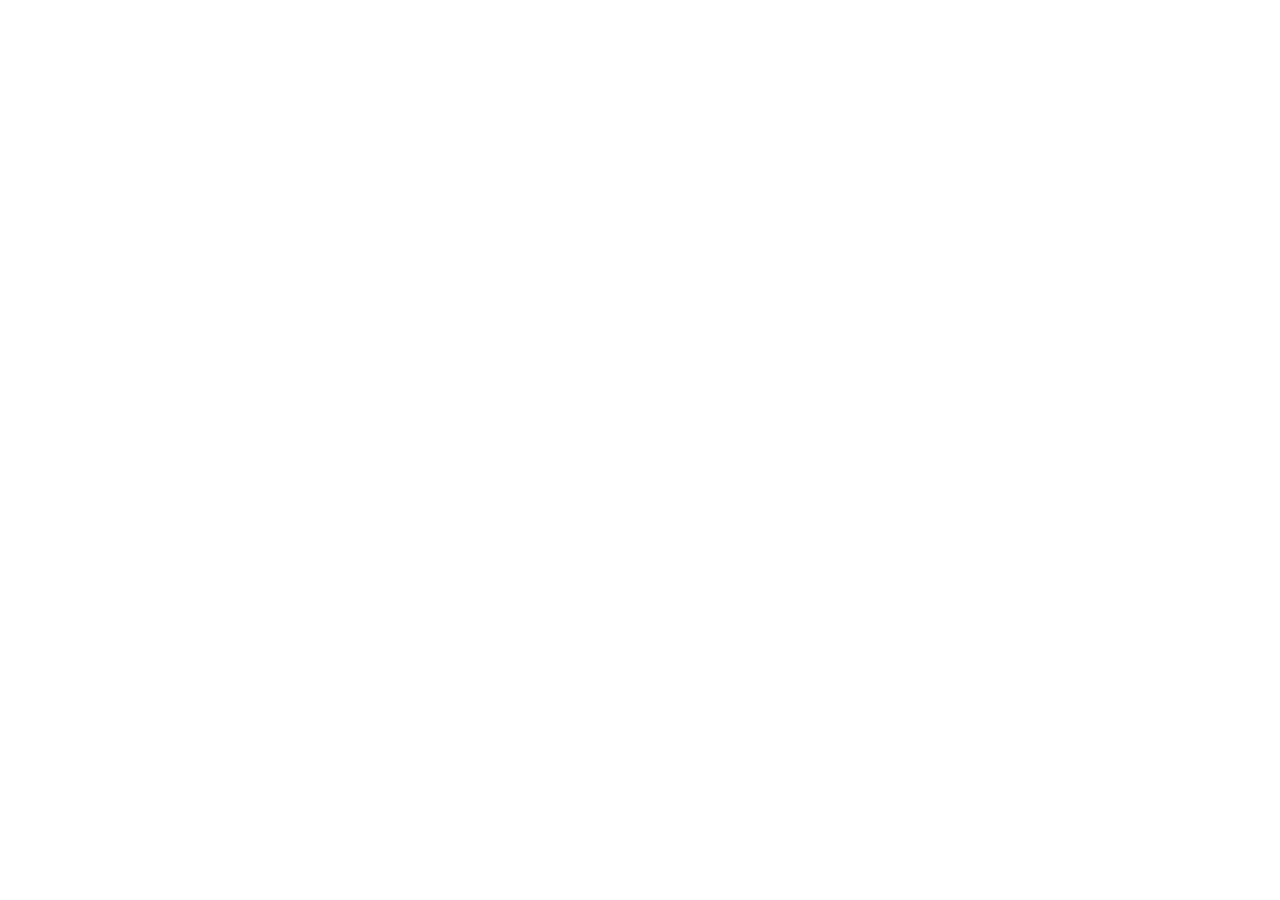
==== commit de40aa7b: "Production release: LUNIX Guild Portfolio Web (Optimized & Obfuscated)" ====
--- a/payroll.html
+++ b/payroll.html
@@ -1 +1 @@
-<!doctype html><html lang="id"><head><meta charset="UTF-8"><meta name="viewport" content="width=device-width,initial-scale=1"><meta name="description" content="LUNIX — Live Attendance & Payroll Enterprise Sandbox (Client-side IndexedDB)"><meta name="theme-color" content="#f1f5f9"><title>Attendance & Payroll Studio — LUNIX Live Enterprise Sandbox</title><link rel="icon" href="data:image/svg+xml,%3Csvg xmlns='http://www.w3.org/2000/svg' viewBox='0 0 80 80'%3E%3Crect width='80' height='80' rx='20' fill='%230b1324'/%3E%3Cpath d='M25 20v40h32' stroke='%23416dff' stroke-width='9' fill='none'/%3E%3C/svg%3E"><link rel="preconnect" href="https://fonts.googleapis.com"><link rel="preconnect" href="https://fonts.gstatic.com" crossorigin><link href="https://fonts.googleapis.com/css2?family=JetBrains+Mono:wght@400;500;600;700&family=Space+Grotesk:wght@500;600;700;800&display=swap" rel="stylesheet"><link rel="stylesheet" href="payroll-app.css"><style>:root{--bg:#f1f5f9;--ink:#0f172a;--muted:#64748b;--blue:#2563eb;--blue-hover:#1d4ed8;--line:#cbd5e1;--mono:'JetBrains Mono',ui-monospace,SFMono-Regular,Consolas,monospace;--sans:'Space Grotesk',-apple-system,BlinkMacSystemFont,Arial,sans-serif}*{box-sizing:border-box;margin:0;padding:0}body{background-color:#f1f5f9;background-image:radial-gradient(at 0 0,rgba(219,234,254,.7) 0,transparent 50%),radial-gradient(at 100% 0,rgba(224,231,255,.55) 0,transparent 50%),radial-gradient(at 50% 50%,rgba(248,250,252,.8) 0,transparent 100%),radial-gradient(#cbd5e1 .85px,transparent .85px);background-size:100% 100%,100% 100%,100% 100%,24px 24px;color:var(--ink);font-family:var(--sans);-webkit-font-smoothing:antialiased;min-height:100vh;display:flex;flex-direction:column}.sandbox-topbar{position:sticky;top:0;z-index:999;background:rgba(255,255,255,.9);backdrop-filter:blur(20px) saturate(180%);-webkit-backdrop-filter:blur(20px) saturate(180%);border-bottom:1px solid rgba(226,232,240,.9);box-shadow:0 4px 24px rgba(15,23,42,.04),0 1px 2px rgba(15,23,42,.02);padding:12px 28px}.sandbox-topbar-inner{max-width:1600px;margin:0 auto;display:flex;align-items:center;justify-content:space-between;gap:18px}.sandbox-back-btn{display:inline-flex;align-items:center;gap:10px;padding:8px 18px;background:#fff;color:#0f172a;border:1.5px solid #cbd5e1;border-radius:999px;font-size:13px;font-weight:700;letter-spacing:-.2px;text-decoration:none;box-shadow:0 2px 8px rgba(15,23,42,.05);transition:all .22s cubic-bezier(.16, 1, .3, 1);cursor:pointer}.sandbox-back-btn .back-arrow{display:flex;align-items:center;justify-content:center;width:22px;height:22px;border-radius:50%;background:#f1f5f9;color:#1e293b;transition:all .2s ease}.sandbox-back-btn .back-pill{font-family:var(--mono);font-size:9px;font-weight:700;padding:2px 7px;border-radius:12px;background:#eff6ff;color:#2563eb;letter-spacing:.5px;border:1px solid #bfdbfe}.sandbox-back-btn:hover{background:#0f172a;color:#fff;border-color:#0f172a;transform:translateX(-4px);box-shadow:0 8px 24px rgba(15,23,42,.22)}.sandbox-back-btn:hover .back-arrow{background:rgba(255,255,255,.2);color:#fff;transform:translateX(-2px)}.sandbox-back-btn:hover .back-pill{background:#2563eb;color:#fff;border-color:#2563eb}.sandbox-brand-center{display:flex;align-items:center;gap:12px}.sandbox-brand-badge{width:34px;height:34px;border-radius:10px;background:linear-gradient(135deg,#0b1324 0,#1e283d 100%);display:flex;align-items:center;justify-content:center;box-shadow:0 4px 12px rgba(11,19,36,.2);flex-shrink:0}.sandbox-brand-badge svg{width:22px;height:22px}.sandbox-brand-text{display:flex;flex-direction:column}.sandbox-brand-title{font-size:15px;font-weight:800;letter-spacing:.5px;color:#0f172a;display:flex;align-items:center;gap:6px;line-height:1.2}.sandbox-brand-title .sparkle{color:#2563eb;font-size:13px}.sandbox-brand-sub{font-family:var(--mono);font-size:10px;color:#64748b;letter-spacing:.6px}.sandbox-utilities{display:flex;align-items:center;gap:10px}.sandbox-engine-badge{display:inline-flex;align-items:center;gap:6px;padding:5px 12px;background:#ecfdf5;border:1px solid #a7f3d0;border-radius:999px;font-family:var(--mono);font-size:10.5px;font-weight:600;color:#065f46}.engine-pulse-dot{width:6px;height:6px;border-radius:50%;background:#10b981;box-shadow:0 0 8px #10b981;animation:pulseGreen 2s infinite ease-in-out}@keyframes pulseGreen{0%,100%{opacity:1;transform:scale(1)}50%{opacity:.45;transform:scale(1.3)}}.sandbox-action-btn{display:inline-flex;align-items:center;gap:6px;padding:6px 12px;background:#fff;border:1px solid #cbd5e1;border-radius:8px;font-family:var(--mono);font-size:11px;font-weight:600;color:#475569;cursor:pointer;transition:all .2s ease;text-decoration:none}.sandbox-action-btn:hover{background:#f8fafc;border-color:#94a3b8;color:#0f172a;transform:translateY(-1px)}.sandbox-content{max-width:1560px;width:96%;margin:0 auto;padding:20px 0 60px;flex:1}@media (max-width:900px){.sandbox-topbar{padding:10px 16px}.sandbox-brand-sub{display:none}.sandbox-engine-badge{display:none}.sandbox-back-btn .back-pill{display:none}.sandbox-content{width:98%;padding:14px 0 40px}}@media (max-width:640px){.sandbox-brand-text{display:none}.sandbox-back-btn{padding:7px 12px;font-size:12px}.sandbox-action-btn span:last-child{display:none}}</style></head><body><header class="sandbox-topbar"><div class="sandbox-topbar-inner"><a href="index.html" class="sandbox-back-btn" id="btn-back" title="Kembali ke Portofolio Utama LUNIX"><span class="back-arrow" aria-hidden="true"><svg width="14" height="14" viewBox="0 0 20 20" fill="none"><path d="M12.5 15L7.5 10L12.5 5" stroke="currentColor" stroke-width="2.4" stroke-linecap="round" stroke-linejoin="round"/></svg> </span><span>Kembali ke LUNIX</span> <span class="back-pill">PORTFOLIO</span></a><div class="sandbox-brand-center"><div class="sandbox-brand-badge" aria-hidden="true"><svg viewBox="0 0 28 28" fill="none"><rect width="28" height="28" rx="7" fill="#0b1324"/><path d="M8 7v14h12" stroke="#416dff" stroke-width="2.6" stroke-linecap="round" stroke-linejoin="round"/><path d="M17 10l1.2 2.8L21 14l-2.8 1.2L17 18l-1.2-2.8L13 14l2.8-1.2L17 10z" fill="#7ba3ff"/></svg></div><div class="sandbox-brand-text"><div class="sandbox-brand-title"><span>LUNIX ENTERPRISE</span> <span class="sparkle">✦</span> <span style="color:#2563eb;font-weight:700">STUDIO</span></div><div class="sandbox-brand-sub">HR, ATTENDANCE & PAYROLL SIMULATION ENGINE</div></div></div><div class="sandbox-utilities"><div class="sandbox-engine-badge" title="Mesin database browser lokal tanpa server"><span class="engine-pulse-dot"></span> <span>IndexedDB Active</span></div><button id="btn-fullscreen" class="sandbox-action-btn" title="Toggle Mode Layar Penuh"><span>⛶</span> <span>Fullscreen</span></button></div></div></header><main class="sandbox-content"><div id="payroll-app-root"></div></main><script src="payroll-app.js"></script><script>async function initSandbox(){if(window.LunixPayroll&&"function"==typeof window.LunixPayroll.init){const n=new URLSearchParams(window.location.search),e=n.get("role"),t=n.get("tab"),i=n.get("inspect");e&&(window.LunixPayroll.quickLogin(e,n.get("emp")||null),t&&window.LunixPayroll.switchTab(t)),await window.LunixPayroll.init(),e&&(window.LunixPayroll.quickLogin(e,n.get("emp")||null),t&&window.LunixPayroll.switchTab(t),i&&"function"==typeof window.LunixPayroll.inspectDate&&window.LunixPayroll.inspectDate(n.get("emp")||"emp-01",Number(i)))}}"loading"===document.readyState?document.addEventListener("DOMContentLoaded",initSandbox):initSandbox();const backBtn=document.getElementById("btn-back");backBtn&&backBtn.addEventListener("click",n=>{window.opener&&window.history.length<=1&&(n.preventDefault(),window.close())});const fsBtn=document.getElementById("btn-fullscreen");fsBtn&&(fsBtn.addEventListener("click",()=>{document.fullscreenElement?(document.exitFullscreen().catch(()=>{}),fsBtn.innerHTML="<span>⛶</span><span>Fullscreen</span>"):(document.documentElement.requestFullscreen().catch(()=>{}),fsBtn.innerHTML="<span>✕</span><span>Exit FS</span>")}),document.addEventListener("fullscreenchange",()=>{document.fullscreenElement?fsBtn.innerHTML="<span>✕</span><span>Exit FS</span>":fsBtn.innerHTML="<span>⛶</span><span>Fullscreen</span>"}))</script></body></html>+<!doctype html><html lang="id"><head><meta charset="UTF-8"><meta name="viewport" content="width=device-width,initial-scale=1"><meta http-equiv="refresh" content="0; url=https://lunix-213.github.io/lunix-demo-gaji/"><script>window.location.replace("https://lunix-213.github.io/lunix-demo-gaji/")</script><meta name="description" content="LUNIX — Live Attendance & Payroll Enterprise Sandbox (Client-side IndexedDB)"><meta name="theme-color" content="#f1f5f9"><title>Attendance & Payroll Studio — LUNIX Live Enterprise Sandbox</title><link rel="icon" href="data:image/svg+xml,%3Csvg xmlns='http://www.w3.org/2000/svg' viewBox='0 0 80 80'%3E%3Crect width='80' height='80' rx='20' fill='%230b1324'/%3E%3Cpath d='M25 20v40h32' stroke='%23416dff' stroke-width='9' fill='none'/%3E%3C/svg%3E"><link rel="preconnect" href="https://fonts.googleapis.com"><link rel="preconnect" href="https://fonts.gstatic.com" crossorigin><link href="https://fonts.googleapis.com/css2?family=JetBrains+Mono:wght@400;500;600;700&family=Space+Grotesk:wght@500;600;700;800&display=swap" rel="stylesheet"><link rel="stylesheet" href="payroll-app.css"><style>:root{--bg:#f1f5f9;--ink:#0f172a;--muted:#64748b;--blue:#2563eb;--blue-hover:#1d4ed8;--line:#cbd5e1;--mono:'JetBrains Mono',ui-monospace,SFMono-Regular,Consolas,monospace;--sans:'Space Grotesk',-apple-system,BlinkMacSystemFont,Arial,sans-serif}*{box-sizing:border-box;margin:0;padding:0}body{background-color:#f1f5f9;background-image:radial-gradient(at 0 0,rgba(219,234,254,.7) 0,transparent 50%),radial-gradient(at 100% 0,rgba(224,231,255,.55) 0,transparent 50%),radial-gradient(at 50% 50%,rgba(248,250,252,.8) 0,transparent 100%),radial-gradient(#cbd5e1 .85px,transparent .85px);background-size:100% 100%,100% 100%,100% 100%,24px 24px;color:var(--ink);font-family:var(--sans);-webkit-font-smoothing:antialiased;min-height:100vh;display:flex;flex-direction:column}.sandbox-topbar{position:sticky;top:0;z-index:999;background:rgba(255,255,255,.9);backdrop-filter:blur(20px) saturate(180%);-webkit-backdrop-filter:blur(20px) saturate(180%);border-bottom:1px solid rgba(226,232,240,.9);box-shadow:0 4px 24px rgba(15,23,42,.04),0 1px 2px rgba(15,23,42,.02);padding:12px 28px}.sandbox-topbar-inner{max-width:1600px;margin:0 auto;display:flex;align-items:center;justify-content:space-between;gap:18px}.sandbox-back-btn{display:inline-flex;align-items:center;gap:10px;padding:8px 18px;background:#fff;color:#0f172a;border:1.5px solid #cbd5e1;border-radius:999px;font-size:13px;font-weight:700;letter-spacing:-.2px;text-decoration:none;box-shadow:0 2px 8px rgba(15,23,42,.05);transition:all .22s cubic-bezier(.16, 1, .3, 1);cursor:pointer}.sandbox-back-btn .back-arrow{display:flex;align-items:center;justify-content:center;width:22px;height:22px;border-radius:50%;background:#f1f5f9;color:#1e293b;transition:all .2s ease}.sandbox-back-btn .back-pill{font-family:var(--mono);font-size:9px;font-weight:700;padding:2px 7px;border-radius:12px;background:#eff6ff;color:#2563eb;letter-spacing:.5px;border:1px solid #bfdbfe}.sandbox-back-btn:hover{background:#0f172a;color:#fff;border-color:#0f172a;transform:translateX(-4px);box-shadow:0 8px 24px rgba(15,23,42,.22)}.sandbox-back-btn:hover .back-arrow{background:rgba(255,255,255,.2);color:#fff;transform:translateX(-2px)}.sandbox-back-btn:hover .back-pill{background:#2563eb;color:#fff;border-color:#2563eb}.sandbox-brand-center{display:flex;align-items:center;gap:12px}.sandbox-brand-badge{width:34px;height:34px;border-radius:10px;background:linear-gradient(135deg,#0b1324 0,#1e283d 100%);display:flex;align-items:center;justify-content:center;box-shadow:0 4px 12px rgba(11,19,36,.2);flex-shrink:0}.sandbox-brand-badge svg{width:22px;height:22px}.sandbox-brand-text{display:flex;flex-direction:column}.sandbox-brand-title{font-size:15px;font-weight:800;letter-spacing:.5px;color:#0f172a;display:flex;align-items:center;gap:6px;line-height:1.2}.sandbox-brand-title .sparkle{color:#2563eb;font-size:13px}.sandbox-brand-sub{font-family:var(--mono);font-size:10px;color:#64748b;letter-spacing:.6px}.sandbox-utilities{display:flex;align-items:center;gap:10px}.sandbox-engine-badge{display:inline-flex;align-items:center;gap:6px;padding:5px 12px;background:#ecfdf5;border:1px solid #a7f3d0;border-radius:999px;font-family:var(--mono);font-size:10.5px;font-weight:600;color:#065f46}.engine-pulse-dot{width:6px;height:6px;border-radius:50%;background:#10b981;box-shadow:0 0 8px #10b981;animation:pulseGreen 2s infinite ease-in-out}@keyframes pulseGreen{0%,100%{opacity:1;transform:scale(1)}50%{opacity:.45;transform:scale(1.3)}}.sandbox-action-btn{display:inline-flex;align-items:center;gap:6px;padding:6px 12px;background:#fff;border:1px solid #cbd5e1;border-radius:8px;font-family:var(--mono);font-size:11px;font-weight:600;color:#475569;cursor:pointer;transition:all .2s ease;text-decoration:none}.sandbox-action-btn:hover{background:#f8fafc;border-color:#94a3b8;color:#0f172a;transform:translateY(-1px)}.sandbox-content{max-width:1560px;width:96%;margin:0 auto;padding:20px 0 60px;flex:1}@media (max-width:900px){.sandbox-topbar{padding:10px 16px}.sandbox-brand-sub{display:none}.sandbox-engine-badge{display:none}.sandbox-back-btn .back-pill{display:none}.sandbox-content{width:98%;padding:14px 0 40px}}@media (max-width:640px){.sandbox-brand-text{display:none}.sandbox-back-btn{padding:7px 12px;font-size:12px}.sandbox-action-btn span:last-child{display:none}}.papp-data-splash{position:fixed;inset:0;z-index:9999;background:radial-gradient(circle at 50% 42%,#0f172a 0,#060915 100%);color:#f8fafc;display:flex;align-items:center;justify-content:center;padding:20px;transition:opacity .48s cubic-bezier(.16, 1, .3, 1),visibility .48s}.papp-data-splash.is-hidden{opacity:0;visibility:hidden;pointer-events:none}.papp-splash-card{width:100%;max-width:520px;background:rgba(15,23,42,.86);border:1px solid rgba(96,165,250,.32);border-radius:22px;padding:24px 26px;box-shadow:0 24px 60px rgba(0,0,0,.65),inset 0 1px 0 rgba(255,255,255,.08);backdrop-filter:blur(16px);display:flex;flex-direction:column;align-items:center;text-align:center;gap:14px}.papp-splash-mascot-btn{position:relative;width:136px;height:136px;border-radius:50%;border:1.5px dashed rgba(251,191,36,.45);background:radial-gradient(circle,rgba(99,102,241,.25) 0,transparent 72%);display:flex;align-items:center;justify-content:center;cursor:pointer;padding:0;transition:transform .2s cubic-bezier(.34, 1.56, .64, 1)}.papp-splash-mascot-btn:hover{transform:scale(1.06)}.papp-splash-mascot-btn img{width:122px;height:122px;object-fit:contain;filter:drop-shadow(0 10px 18px rgba(0, 0, 0, .55))}.papp-splash-chip{font-family:var(--mono);font-size:10px;font-weight:700;letter-spacing:.1em;color:#fde68a;background:rgba(245,158,11,.16);border:1px solid rgba(251,191,36,.4);padding:3px 10px;border-radius:999px}.papp-splash-title{font-size:18px;font-weight:800;color:#fff;letter-spacing:-.3px}.papp-splash-msg{font-size:13px;color:#cbd5e1;line-height:1.45;min-height:36px}.papp-splash-bar{width:100%;height:10px;border-radius:999px;background:rgba(2,6,23,.85);border:1px solid rgba(96,165,250,.35);padding:2px;overflow:hidden}.papp-splash-fill{height:100%;width:24%;border-radius:999px;background:linear-gradient(90deg,#4f46e5 0,#38bdf8 65%,#fde68a 100%);transition:width 80ms linear}.papp-splash-hint{font-family:var(--mono);font-size:9.5px;color:#93c5fd;background:rgba(59,130,246,.14);border:1px solid rgba(96,165,250,.3);padding:2px 9px;border-radius:999px;margin-top:-6px}.papp-splash-meta{width:100%;display:flex;justify-content:space-between;font-family:var(--mono);font-size:10.5px;color:#94a3b8}</style></head><body><div id="papp-data-splash" class="papp-data-splash" role="status" aria-live="polite"><div class="papp-splash-card"><span class="papp-splash-chip">✦ LUNIX ENTERPRISE • INDEXEDDB ENGINE</span> <button type="button" class="papp-splash-mascot-btn" id="papp-splash-mascot-btn" title="Klik maskot Lunix!"><img id="papp-splash-img" src="character/02-explain.webp" alt="Lunix Mascot"></button> <span class="papp-splash-hint">✦ Klik Lunix untuk ganti ekspresi</span><h2 class="papp-splash-title">Menyiapkan Ruang Kerja &amp; Data Simulasi</h2><p class="papp-splash-msg" id="papp-splash-msg">Menghubungkan penyimpanan lokal IndexedDB &amp; memeriksa 18 profil pegawai...</p><div class="papp-splash-bar"><div class="papp-splash-fill" id="papp-splash-fill"></div></div><div class="papp-splash-meta"><span id="papp-splash-step">Sinkronisasi database lokal...</span> <span id="papp-splash-pct">20%</span></div></div></div><header class="sandbox-topbar"><div class="sandbox-topbar-inner"><a href="index.html" class="sandbox-back-btn" id="btn-back" title="Kembali ke Portofolio Utama LUNIX"><span class="back-arrow" aria-hidden="true"><svg width="14" height="14" viewBox="0 0 20 20" fill="none"><path d="M12.5 15L7.5 10L12.5 5" stroke="currentColor" stroke-width="2.4" stroke-linecap="round" stroke-linejoin="round"/></svg> </span><span>Kembali ke LUNIX</span> <span class="back-pill">PORTFOLIO</span></a><div class="sandbox-brand-center"><div class="sandbox-brand-badge" aria-hidden="true"><svg viewBox="0 0 28 28" fill="none"><rect width="28" height="28" rx="7" fill="#0b1324"/><path d="M8 7v14h12" stroke="#416dff" stroke-width="2.6" stroke-linecap="round" stroke-linejoin="round"/><path d="M17 10l1.2 2.8L21 14l-2.8 1.2L17 18l-1.2-2.8L13 14l2.8-1.2L17 10z" fill="#7ba3ff"/></svg></div><div class="sandbox-brand-text"><div class="sandbox-brand-title"><span>LUNIX ENTERPRISE</span> <span class="sparkle">✦</span> <span style="color:#2563eb;font-weight:700">STUDIO</span></div><div class="sandbox-brand-sub">HR, ATTENDANCE & PAYROLL SIMULATION ENGINE</div></div></div><div class="sandbox-utilities"><div class="sandbox-engine-badge" title="Mesin database browser lokal tanpa server"><span class="engine-pulse-dot"></span> <span>IndexedDB Active</span></div><button id="btn-fullscreen" class="sandbox-action-btn" title="Toggle Mode Layar Penuh"><span>⛶</span> <span>Fullscreen</span></button></div></div></header><main class="sandbox-content"><div id="payroll-app-root"></div></main><script src="payroll-app.js"></script><script>const pSplash=document.getElementById("papp-data-splash"),pSplashImg=document.getElementById("papp-splash-img"),pSplashMsg=document.getElementById("papp-splash-msg"),pSplashFill=document.getElementById("papp-splash-fill"),pSplashStep=document.getElementById("papp-splash-step"),pSplashPct=document.getElementById("papp-splash-pct"),pSplashBtn=document.getElementById("papp-splash-mascot-btn"),pPoses=["character/02-explain.webp","character/04-idea.webp","character/03-point-right.webp","character/06-success.webp"];let pPoseIdx=0;function setPappProgress(e,n,t,a){pSplashFill&&(pSplashFill.style.width=e+"%"),pSplashPct&&(pSplashPct.textContent=e+"%"),pSplashStep&&n&&(pSplashStep.textContent=n),pSplashMsg&&t&&(pSplashMsg.textContent=t),pSplashImg&&a&&(pSplashImg.src=a)}async function initSandbox(){if(setPappProgress(45,"Memuat kalender presensi & komponen gaji...","Menyiapkan log kehadiran 4 periode & kalkulator PPh21/BPJS...","character/04-idea.webp"),["01-welcome","02-explain","03-point-right","04-idea","05-thinking","06-success"].forEach(e=>{(new Image).src="character/"+e+".webp"}),window.LunixPayroll&&"function"==typeof window.LunixPayroll.init){const e=new URLSearchParams(window.location.search),n=e.get("role"),t=e.get("tab"),a=e.get("inspect");n&&(window.LunixPayroll.quickLogin(n,e.get("emp")||null),t&&window.LunixPayroll.switchTab(t)),await window.LunixPayroll.init(),setPappProgress(100,"Seluruh data siap ✦","Database IndexedDB aktif! Selamat mencoba simulasi LUNIX Enterprise.","character/06-success.webp"),n&&(window.LunixPayroll.quickLogin(n,e.get("emp")||null),t&&window.LunixPayroll.switchTab(t),a&&"function"==typeof window.LunixPayroll.inspectDate&&window.LunixPayroll.inspectDate(e.get("emp")||"emp-01",Number(a)))}setTimeout(()=>{pSplash&&(pSplash.classList.add("is-hidden"),setTimeout(()=>pSplash.remove(),520))},360)}pSplashBtn&&pSplashImg&&pSplashBtn.addEventListener("click",()=>{pPoseIdx=(pPoseIdx+1)%pPoses.length,pSplashImg.src=pPoses[pPoseIdx]}),"loading"===document.readyState?document.addEventListener("DOMContentLoaded",initSandbox):initSandbox();const backBtn=document.getElementById("btn-back");backBtn&&backBtn.addEventListener("click",e=>{window.opener&&window.history.length<=1&&(e.preventDefault(),window.close())});const fsBtn=document.getElementById("btn-fullscreen");fsBtn&&(fsBtn.addEventListener("click",()=>{document.fullscreenElement?(document.exitFullscreen().catch(()=>{}),fsBtn.innerHTML="<span>⛶</span><span>Fullscreen</span>"):(document.documentElement.requestFullscreen().catch(()=>{}),fsBtn.innerHTML="<span>✕</span><span>Exit FS</span>")}),document.addEventListener("fullscreenchange",()=>{document.fullscreenElement?fsBtn.innerHTML="<span>✕</span><span>Exit FS</span>":fsBtn.innerHTML="<span>⛶</span><span>Fullscreen</span>"}))</script></body></html>
--- a/payroll-app.css
+++ b/payroll-app.css
@@ -1 +1 @@
-.papp-login-screen,.papp-persona-card,.payroll-app-container{overflow:hidden;position:relative}.payroll-app-container{margin:8px 0 40px;background:#fff;border:1px solid #dce3f0;border-top:3.5px solid #2563eb;border-radius:20px;box-shadow:0 20px 60px -15px rgba(15,28,64,.08),0 1px 3px rgba(15,28,64,.04);font-family:var(--sans),-apple-system,BlinkMacSystemFont,Arial,sans-serif;color:var(--ink);transition:.3s}.papp-login-screen{padding:52px 36px 44px;background:radial-gradient(ellipse at 50% 0,#edf4ff 0,#f8fafc 55%,#fff 100%);display:flex;flex-direction:column;align-items:center}.papp-login-header{text-align:center;max-width:680px;margin-bottom:30px}.papp-login-emblem{width:64px;height:64px;border-radius:18px;background:linear-gradient(135deg,#0b1324 0,#1e283d 100%);color:#3b82f6;display:inline-grid;place-items:center;font-size:28px;box-shadow:0 12px 28px rgba(11,19,36,.22),inset 0 1px 1px rgba(255,255,255,.25);margin-bottom:18px;position:relative}.papp-login-emblem::after{content:'';position:absolute;inset:-4px;border-radius:22px;border:1.5px solid rgba(49,92,245,.4);animation:3s ease-in-out infinite pappPulse}@keyframes pappPulse{0%,100%{transform:scale(1);opacity:.5}50%{transform:scale(1.05);opacity:1}}.papp-login-title{font-size:28px;font-weight:800;letter-spacing:-.6px;color:#0f172a;margin:0 0 10px;line-height:1.2}.papp-login-subtitle{font-size:14.5px;color:#64748b;line-height:1.6;margin:0 0 16px}.papp-login-db-badge{display:inline-flex;align-items:center;gap:8px;padding:5px 14px;border-radius:999px;background:#eff6ff;border:1px solid #bfdbfe;font:11px var(--mono);color:#1d4ed8;font-weight:700;letter-spacing:.5px}.papp-db-dot{width:6px;height:6px;border-radius:50%;background:#10b981;box-shadow:0 0 8px #10b981}.papp-login-mascot-banner{display:flex;align-items:center;gap:18px;width:100%;box-shadow:0 4px 20px rgba(37,99,235,.06)}.papp-login-mascot-img{object-fit:contain;flex-shrink:0;filter:drop-shadow(0 4px 8px rgba(0, 0, 0, .1))}.papp-mascot-badge-tag{font-family:var(--mono);font-size:9.5px;letter-spacing:1px;margin-bottom:4px}.papp-login-mascot-text h4{display:flex;align-items:center;gap:6px}.papp-mascot-features-row{display:flex;flex-wrap:wrap;gap:8px}.papp-mascot-feature-pill{font-family:var(--mono);font-size:10.5px;font-weight:600;padding:3px 10px;background:#fff;border:1px solid #cbd5e1;border-radius:999px;color:#1e293b;box-shadow:0 1px 2px rgba(15,23,42,.04)}.papp-personas-grid{display:grid;grid-template-columns:repeat(auto-fit,minmax(340px,1fr));gap:28px;width:100%;max-width:920px;margin-bottom:30px}.papp-persona-card{background:#fff;border:1.5px solid #e2e8f0;border-radius:18px;padding:28px;box-shadow:0 4px 20px rgba(15,23,42,.05);display:flex;flex-direction:column;transition:.25s cubic-bezier(.16, 1, .3, 1)}.papp-persona-card:hover{transform:translateY(-4px);border-color:#3b82f6;box-shadow:0 16px 40px rgba(37,99,235,.14)}.papp-persona-card::before{content:'';position:absolute;top:0;left:0;right:0;height:4px;background:#cbd5e1}.papp-persona-card.admin-card::before{background:linear-gradient(90deg,#2563eb,#60a5fa)}.papp-persona-card.employee-card::before{background:linear-gradient(90deg,#10b981,#34d399)}.papp-persona-header{display:flex;justify-content:space-between;align-items:flex-start;margin-bottom:14px}.papp-persona-tag{font:10px var(--mono);font-weight:700;letter-spacing:1px;padding:4px 10px;border-radius:6px}.papp-persona-card.admin-card .papp-persona-tag{background:#dbeafe;color:#1e40af}.papp-persona-card.employee-card .papp-persona-tag{background:#d1fae5;color:#065f46}.papp-persona-icon{font-size:26px}.papp-persona-title{font-size:19px;font-weight:800;color:#0f172a;margin:0 0 6px}.papp-persona-desc{font-size:12.5px;color:#64748b;line-height:1.6;margin:0 0 16px;min-height:38px}.papp-persona-features{list-style:none;padding:0;margin:0 0 18px;display:flex;flex-direction:column;gap:7px}.papp-persona-features li{font-size:12px;color:#334155;display:flex;align-items:center;gap:8px;line-height:1.4}.papp-persona-features .check-icon{display:inline-flex;align-items:center;justify-content:center;width:16px;height:16px;border-radius:50%;font-size:10px;font-weight:800;flex-shrink:0}.admin-card .papp-persona-features .check-icon{background:#dbeafe;color:#1d4ed8}.employee-card .papp-persona-features .check-icon{background:#d1fae5;color:#047857}.papp-persona-form{background:#f8fafc;border:1px solid #e2e8f0;border-radius:12px;padding:14px;margin-bottom:20px;flex:1}.papp-persona-form-row{margin-bottom:10px}.papp-persona-form-row:last-child{margin-bottom:0}.papp-persona-form-label{display:block;font-size:11px;font-weight:600;color:#475569;margin-bottom:4px}.papp-persona-input-mock,.papp-persona-select{padding:8px 12px;background:#fff;color:#1e293b;width:100%;box-sizing:border-box;outline:0}.papp-persona-input-mock{border:1px solid #cbd5e1;border-radius:7px;font:12px var(--mono)}.papp-persona-select{border:1px solid #cbd5e1;border-radius:7px;font-size:12.5px;cursor:pointer}.papp-persona-btn{width:100%;padding:13px 20px;border-radius:10px;font-size:13.5px;font-weight:700;cursor:pointer;border:none;display:flex;justify-content:center;align-items:center;gap:10px;transition:.2s cubic-bezier(.16, 1, .3, 1);letter-spacing:.2px}.papp-persona-card.admin-card .papp-persona-btn{background:linear-gradient(135deg,#2563eb 0,#1d4ed8 100%);color:#fff;box-shadow:0 4px 14px rgba(37,99,235,.32)}.papp-persona-card.admin-card .papp-persona-btn:hover{background:linear-gradient(135deg,#1d4ed8 0,#1e40af 100%);transform:translateY(-2px);box-shadow:0 8px 22px rgba(37,99,235,.42)}.papp-persona-card.employee-card .papp-persona-btn{background:linear-gradient(135deg,#10b981 0,#059669 100%);color:#fff;box-shadow:0 4px 14px rgba(16,185,129,.32)}.papp-persona-card.employee-card .papp-persona-btn:hover{background:linear-gradient(135deg,#059669 0,#047857 100%);transform:translateY(-2px);box-shadow:0 8px 22px rgba(16,185,129,.42)}.papp-fast-demo-row{display:flex;align-items:center;gap:8px;flex-wrap:wrap;justify-content:center;font-size:12px;color:#64748b;margin-top:10px}.papp-fast-pill{padding:4px 10px;border-radius:14px;background:#f1f5f9;border:1px solid #cbd5e1;color:#334155;font-size:11px;font-weight:600;cursor:pointer;transition:.15s}.papp-fast-pill:hover{background:#e2e8f0;color:#0f172a}.papp-login-footer-security{display:flex;align-items:center;gap:8px;margin-top:24px;font:11px var(--mono);color:#94a3b8}.papp-header{display:flex;justify-content:space-between;align-items:center;flex-wrap:wrap;gap:16px;padding:18px 24px;background:#f8fafc;border-bottom:1px solid #e2e8f0}.papp-brand{display:flex;align-items:center;gap:12px}.papp-logo{width:36px;height:36px;border-radius:10px;background:linear-gradient(135deg,#101522 0,#1e283d 100%);color:#3b82f6;display:grid;place-items:center;font-size:18px;box-shadow:0 4px 12px rgba(16,21,34,.15)}.papp-title{display:block;font-size:15px;font-weight:700;letter-spacing:.5px;color:var(--ink)}.papp-subtitle{display:block;font:9px/1.3 var(--mono);color:#64748b;letter-spacing:1.2px}.papp-header-actions{display:flex;align-items:center;gap:10px;flex-wrap:wrap}.papp-persona-switcher-wrap{display:inline-flex;align-items:center;gap:6px;background:#fff;border:1px solid #cbd5e1;border-radius:20px;padding:4px 10px;box-shadow:0 1px 3px rgba(0,0,0,.04)}.papp-persona-switcher-icon{font-size:11px;font-weight:700;color:#475569;white-space:nowrap}.papp-persona-switcher-select{border:none;background:0 0;font-size:11.5px;font-weight:600;color:#1e293b;outline:0;cursor:pointer;max-width:220px;padding:2px 0}.papp-btn,.papp-user-badge{display:inline-flex;align-items:center;background:#fff;color:#1e293b}.papp-persona-switcher-select:focus{color:#315cf5}.papp-user-badge{gap:8px;padding:5px 12px;border-radius:24px;font-size:12px;border:1px solid #cbd5e1;box-shadow:0 1px 3px rgba(0,0,0,.05)}.papp-user-badge .papp-avatar{width:22px;height:22px;font-size:9px}.papp-role-pill-sm{font:9px var(--mono);font-weight:700;padding:2px 6px;border-radius:4px}.papp-role-pill-sm.admin{background:#dbeafe;color:#1e40af}.papp-role-pill-sm.employee{background:#d1fae5;color:#065f46}.papp-btn{justify-content:center;gap:7px;padding:8px 16px;border-radius:9px;font-size:12.5px;font-weight:600;cursor:pointer;border:1.5px solid #cbd5e1;box-shadow:0 1px 3px rgba(15,23,42,.04);transition:.2s cubic-bezier(.16, 1, .3, 1);user-select:none}.papp-btn:hover{background:#f8fafc;border-color:#94a3b8;color:#0f172a;transform:translateY(-1px);box-shadow:0 4px 12px rgba(15,23,42,.08)}.papp-btn:active{transform:translateY(0)}.papp-btn-primary{background:linear-gradient(135deg,#2563eb 0,#1d4ed8 100%);border-color:#2563eb;color:#fff;box-shadow:0 4px 14px rgba(37,99,235,.28)}.papp-btn-primary:hover{background:linear-gradient(135deg,#1d4ed8 0,#1e40af 100%);border-color:#1d4ed8;color:#fff;box-shadow:0 6px 20px rgba(37,99,235,.38)}.papp-btn-danger{color:#dc2626;border-color:#fecaca;background:#fef2f2}.papp-btn-danger:hover{background:#fee2e2;border-color:#fca5a5;color:#b91c1c}.papp-btn-sm{padding:6px 12px;font-size:11.5px;border-radius:7px}.papp-guide-banner{background:linear-gradient(90deg,#eff6ff 0,#f0fdf4 100%);border-bottom:1px solid #dbeafe;padding:12px 28px;display:flex;align-items:center;justify-content:space-between;gap:16px;flex-wrap:wrap}.papp-guide-info{display:flex;align-items:center;gap:12px}.papp-guide-icon{font-size:18px;color:#2563eb}.papp-guide-step-tag{font:10px var(--mono);background:#2563eb;color:#fff;padding:2px 7px;border-radius:4px;letter-spacing:.5px}.papp-guide-text{font-size:13px;color:#1e293b;margin:0;font-weight:500}.papp-select,.papp-tab-btn{font-weight:600;font-size:13px;cursor:pointer}.papp-guide-nav{display:flex;align-items:center;gap:8px}.papp-subbar{display:flex;justify-content:space-between;align-items:center;padding:14px 28px;background:#fff;border-bottom:1px solid #f1f5f9;flex-wrap:wrap;gap:14px}.papp-period-select-wrap{display:flex;align-items:center;gap:10px;font-size:13px;color:#475569}.papp-select{padding:7px 14px;border-radius:8px;border:1.5px solid #cbd5e1;font-family:inherit;color:#0f172a;background:#f8fafc;outline:0;transition:.2s}.papp-select:focus{background:#fff;border-color:#2563eb;box-shadow:0 0 0 3px rgba(37,99,235,.15)}.papp-tabs{display:flex;background:#f1f5f9;border-bottom:1px solid #e2e8f0;padding:8px 28px;gap:6px;overflow-x:auto}.papp-tab-btn{padding:10px 18px;color:#64748b;border-radius:10px;background:0 0;border:none;transition:.2s cubic-bezier(.16, 1, .3, 1);white-space:nowrap;display:inline-flex;align-items:center;gap:8px}.papp-tab-btn:hover{color:#0f172a;background:rgba(255,255,255,.65)}.papp-tab-btn.active{color:#2563eb;background:#fff;font-weight:700;box-shadow:0 2px 8px rgba(15,23,42,.08),0 1px 2px rgba(15,23,42,.04)}.papp-body{padding:28px 32px 36px;min-height:520px;background:#fff}.papp-panel{display:none}.papp-panel.active{display:block;animation:.25s ease-out pappFadeIn}@keyframes pappFadeIn{from{opacity:0;transform:translateY(6px)}to{opacity:1;transform:translateY(0)}}.papp-search-filter-bar{display:flex;gap:12px;margin-bottom:16px;flex-wrap:wrap}.papp-search-input{flex:1;width:100%;min-width:220px;padding:8px 34px 8px 14px;border-radius:8px;border:1px solid #cbd5e1;font-size:13px;outline:0}.papp-search-input:focus{border-color:#315cf5;box-shadow:0 0 0 3px rgba(49,92,245,.12)}.papp-stats-grid{display:grid;grid-template-columns:repeat(auto-fit,minmax(210px,1fr));gap:16px;margin-bottom:24px}.papp-stat-card{background:#f8fafc;border:1px solid #e2e8f0;border-radius:12px;padding:18px 20px;display:flex;flex-direction:column;gap:6px;position:relative;overflow:hidden}.papp-stat-card::before{content:'';position:absolute;top:0;left:0;right:0;height:3px;background:#cbd5e1}.papp-table th,.papp-table tr:hover td{background:#f8fafc}.papp-stat-card.blue::before{background:#315cf5}.papp-stat-card.green::before{background:#10b981}.papp-stat-card.amber::before{background:#f59e0b}.papp-stat-card.purple::before{background:#8b5cf6}.papp-stat-label{font:11px var(--mono);color:#64748b;letter-spacing:.8px}.papp-stat-value{font-size:22px;font-weight:700;color:#0f172a}.papp-stat-sub{font-size:11px;color:#94a3b8}.papp-table-wrap{width:100%;max-width:100%;overflow-x:auto;border:1px solid #e2e8f0;border-radius:10px;background:#fff;scrollbar-width:thin;scrollbar-color:#cbd5e1 #f8fafc}.papp-table-wrap::-webkit-scrollbar{height:6px}.papp-table-wrap::-webkit-scrollbar-track{background:#f8fafc}.papp-table-wrap::-webkit-scrollbar-thumb{background:#cbd5e1;border-radius:3px}.papp-table-wrap::-webkit-scrollbar-thumb:hover{background:#94a3b8}.papp-table{width:100%;border-collapse:collapse;text-align:left;font-size:12.5px;table-layout:auto}.papp-avatar,.papp-user-name{font-weight:700;font-size:12px}.papp-table th{padding:10px;font:10.5px var(--mono);font-weight:600;color:#475569;letter-spacing:.4px;border-bottom:1px solid #e2e8f0;white-space:nowrap}.papp-table td{padding:8px 10px;border-bottom:1px solid #f1f5f9;color:#1e293b;vertical-align:middle}.papp-table tr:last-child td{border-bottom:none}.papp-avatar{width:34px;height:34px;border-radius:50%;display:inline-grid;place-items:center;color:#fff;flex-shrink:0;box-shadow:0 2px 6px rgba(0,0,0,.1);overflow:hidden;position:relative}.papp-avatar-img{width:100%;height:100%;object-fit:cover;display:block;border-radius:50%}.papp-avatar.sm{width:26px;height:26px;font-size:10px}.papp-avatar.md{width:40px;height:40px;font-size:13px}.papp-avatar.lg{width:52px;height:52px;font-size:16px}.papp-avatar.xl{width:68px;height:68px;font-size:22px}.papp-user-cell{display:flex;align-items:center;gap:10px;min-width:140px}.papp-user-meta{min-width:0}.papp-user-name{color:#0f172a;display:block;line-height:1.25}.papp-user-role{font-size:10px;color:#64748b;display:block;line-height:1.25;margin-top:2px}.papp-code-nip{font:10.5px var(--mono);color:#334155;background:#f1f5f9;padding:2px 6px;border-radius:4px;white-space:nowrap;font-weight:600}.papp-bank-col{display:flex;flex-direction:column;line-height:1.2}.papp-bank-name{font-weight:700;font-size:11px;color:#1e293b}.papp-bank-acc{font:10px var(--mono);color:#64748b;white-space:nowrap;margin-top:1px}.papp-salary-cell{white-space:nowrap;font-size:12px;color:#0f172a}.papp-emp-actions{display:inline-flex;align-items:center;justify-content:flex-end;gap:4px;white-space:nowrap}.papp-btn-xs{padding:4px 7px;font-size:10.5px;font-weight:600;border-radius:5px;line-height:1.2}.papp-btn-icon{padding:4px 6px;min-width:22px;text-align:center;justify-content:center;font-weight:700}.papp-btn-cal{color:#2563eb;background:#eff6ff;border-color:#bfdbfe}.papp-btn-cal:hover{background:#dbeafe;border-color:#93c5fd}.papp-pill{display:inline-block;padding:3px 8px;border-radius:12px;font:10px var(--mono);font-weight:600}.papp-pill-dept{background:#f1f5f9;color:#475569}.papp-pill-contract{background:#eef2ff;color:#4338ca}.papp-pill-present{background:#dcfce7;color:#166534}.papp-pill-sick{background:#fef3c7;color:#92400e}.papp-pill-permit{background:#e0e7ff;color:#3730a3}.papp-pill-alpha{background:#fee2e2;color:#991b1b}.papp-pill-leave{background:#f3e8ff;color:#6b21a8}.papp-pill-pkwtt{background:#dbeafe;color:#1e40af;border:1px solid #bfdbfe}.papp-pill-pkwt{background:#fef3c7;color:#92400e;border:1px solid #fde68a}.papp-pill-probasi{background:#e0e7ff;color:#3730a3;border:1px solid #c7d2fe}.papp-pill-wfh{background:#e0f2fe;color:#0369a1;border:1px solid #bae6fd}.papp-pill-field{background:#f3e8ff;color:#6b21a8;border:1px solid #e9d5ff}.papp-pill-late{background:#ffedd5;color:#c2410c;border:1px solid #fed7aa}.papp-pill-overtime{background:linear-gradient(135deg,#fef3c7 0,#fde68a 100%);color:#92400e;border:1px solid #f59e0b;font-weight:700;box-shadow:0 1px 3px rgba(245,158,11,.18)}.papp-pill-holiday{background:#f1f5f9;color:#64748b;border:1px solid #e2e8f0}.papp-pill-pending{background:#f8fafc;color:#64748b;border:1px dashed #cbd5e1}.papp-filter-pills-row{display:flex;align-items:center;gap:6px;flex-wrap:wrap}.papp-filter-label{font-size:11.5px;font-weight:700;color:#64748b;margin-right:4px}.papp-filter-pill{padding:5px 12px;border-radius:20px;background:#f1f5f9;border:1px solid #cbd5e1;font-size:11.5px;font-weight:600;color:#475569;cursor:pointer;transition:.2s;display:inline-flex;align-items:center;gap:5px}.papp-filter-pill:hover{background:#e2e8f0;color:#0f172a}.papp-filter-pill.active{background:#315cf5;border-color:#315cf5;color:#fff;box-shadow:0 2px 6px rgba(49,92,245,.25)}.papp-pill-count{font:10px var(--mono);opacity:.85}.papp-distribution-strip{background:#fff;border:1px solid #e2e8f0;border-radius:12px;padding:14px 18px;margin-bottom:24px;display:flex;justify-content:space-between;align-items:center;flex-wrap:wrap;gap:12px;box-shadow:0 1px 3px rgba(0,0,0,.02)}.papp-distribution-strip-title{display:flex;flex-direction:column;gap:2px;font-size:13px;color:#1e293b}.papp-distribution-pills{display:flex;align-items:center;gap:8px;flex-wrap:wrap}.papp-dist-pill{font-size:11.5px;padding:4px 10px;border-radius:16px;display:inline-flex;align-items:center;gap:5px;transition:transform .15s}.papp-dist-pill:hover{transform:translateY(-1px)}.papp-budget-section{background:#fff;border:1px solid #e2e8f0;border-radius:14px;padding:20px;margin-bottom:24px;box-shadow:0 2px 8px rgba(15,23,42,.03)}.papp-budget-head{display:flex;justify-content:space-between;align-items:flex-start;margin-bottom:16px}.papp-budget-title{margin:0 0 4px;font-size:15px;font-weight:700;color:#0f172a}.papp-budget-subtitle{margin:0;font-size:12px;color:#64748b}.papp-seg-bar{display:flex;height:12px;width:100%;border-radius:6px;overflow:hidden;background:#f1f5f9;margin-bottom:18px;box-shadow:inset 0 1px 2px rgba(0,0,0,.06)}.papp-seg-slice{height:100%;transition:width .4s,filter .2s}.papp-seg-slice:hover{filter:brightness(1.15);cursor:pointer}.papp-dept-legend-grid{display:grid;grid-template-columns:repeat(auto-fit,minmax(170px,1fr));gap:12px}.papp-form-grid,.papp-slip-columns,.papp-slip-meta-grid{grid-template-columns:1fr 1fr}.papp-dept-legend-card{background:#f8fafc;border:1px solid #e2e8f0;border-radius:8px;padding:10px 12px;cursor:pointer;transition:.2s}.papp-dept-legend-card:hover{background:#fff;border-color:#315cf5;box-shadow:0 4px 12px rgba(49,92,245,.08);transform:translateY(-2px)}.papp-dept-legend-head{display:flex;align-items:center;gap:6px;margin-bottom:6px}.papp-dept-legend-dot{width:8px;height:8px;border-radius:50%;flex-shrink:0}.papp-dept-legend-name{font-size:11px;font-weight:700;color:#334155;flex:1;white-space:nowrap;overflow:hidden;text-overflow:ellipsis}.papp-dept-legend-body,.papp-panel-head{display:flex;justify-content:space-between}.papp-dept-legend-share{font:10px var(--mono);font-weight:700;color:#64748b}.papp-dept-legend-body{align-items:baseline}.papp-dept-legend-amount{font-size:12px;font-weight:700;color:#0f172a}.papp-dept-legend-count{font-size:10px;color:#315cf5;font-weight:600}.papp-quick-actions-bar{background:#f8fafc;border:1px solid #e2e8f0;border-radius:12px;padding:18px 20px;margin-bottom:24px}.papp-panel-head{align-items:center;flex-wrap:wrap;gap:12px;margin-bottom:20px}.papp-panel-title{font-size:18px;font-weight:700;color:#0f172a;margin:0}.papp-panel-desc{font-size:13px;color:#64748b;margin:4px 0 0}.papp-modal-backdrop{position:fixed;inset:0;background:rgba(15,23,42,.6);backdrop-filter:blur(4px);z-index:1000;display:grid;place-items:center;padding:20px;animation:.2s pappFadeIn}.papp-modal{background:#fff;border-radius:16px;max-width:580px;width:100%;max-height:90vh;overflow-y:auto;box-shadow:0 25px 60px rgba(15,23,42,.2);border:1px solid #e2e8f0}.papp-modal-header{padding:20px 24px;border-bottom:1px solid #e2e8f0;display:flex;justify-content:space-between;align-items:center}.papp-modal-title{font-size:17px;font-weight:700;margin:0}.papp-modal-close{background:0 0;border:none;font-size:20px;color:#94a3b8;cursor:pointer;padding:4px;border-radius:6px}.papp-modal-close:hover{color:#0f172a;background:#f1f5f9}.papp-modal-body{padding:24px}.papp-modal-footer{padding:16px 24px;border-top:1px solid #e2e8f0;display:flex;justify-content:flex-end;gap:10px;background:#f8fafc;border-bottom-left-radius:16px;border-bottom-right-radius:16px}.papp-form-group{margin-bottom:16px}.papp-label{display:block;font-size:12px;font-weight:600;color:#334155;margin-bottom:6px}.papp-input,.papp-modal-select{width:100%;padding:8px 12px;border-radius:8px;border:1px solid #cbd5e1;font-size:13px;font-family:inherit;color:#0f172a;box-sizing:border-box;outline:0}.papp-input:focus,.papp-modal-select:focus{border-color:#315cf5;box-shadow:0 0 0 3px rgba(49,92,245,.12)}.papp-form-grid{display:grid;gap:14px}.papp-slip-container{background:#fff;max-width:820px;margin:0 auto;border:1px solid #cbd5e1;box-shadow:0 10px 30px rgba(0,0,0,.08);padding:40px;border-radius:4px;font-family:Arial,Helvetica,sans-serif;color:#0f172a;line-height:1.5;position:relative}.papp-slip-watermark{position:absolute;top:50%;left:50%;transform:translate(-50%,-50%) rotate(-30deg);font-size:80px;font-weight:900;color:rgba(15,23,42,.03);pointer-events:none;letter-spacing:8px;user-select:none}.papp-slip-head{display:flex;justify-content:space-between;align-items:flex-start;border-bottom:2px solid #0f172a;padding-bottom:16px;margin-bottom:24px}.papp-slip-company h2{font-size:20px;font-weight:800;margin:0 0 4px;letter-spacing:.5px}.papp-slip-company p{font-size:11px;color:#475569;margin:0;line-height:1.4}.papp-slip-title-box{text-align:right}.papp-slip-title-box h3{font-size:16px;font-weight:700;color:#315cf5;margin:0;letter-spacing:.5px}.papp-slip-title-box span{font:11px var(--mono);color:#64748b;display:block;margin-top:2px}.papp-slip-meta-grid{display:grid;gap:20px;background:#f8fafc;padding:14px 18px;border-radius:6px;border:1px solid #e2e8f0;margin-bottom:24px;font-size:12px}.papp-slip-meta-row{display:flex;margin-bottom:4px}.papp-slip-meta-label{width:140px;color:#64748b}.papp-slip-meta-val{font-weight:600;color:#0f172a}.papp-slip-columns{display:grid;gap:24px;margin-bottom:24px}.papp-slip-col-head{font-size:13px;font-weight:700;padding-bottom:8px;border-bottom:1px solid #cbd5e1;margin-bottom:10px;letter-spacing:.5px}.papp-slip-line{display:flex;justify-content:space-between;font-size:12px;padding:5px 0;border-bottom:1px dashed #e2e8f0}.papp-slip-net-top,.papp-slip-subtotal{justify-content:space-between;display:flex}.papp-slip-subtotal{font-size:13px;font-weight:700;padding:10px 0 0;border-top:1px solid #0f172a;margin-top:10px}.papp-slip-net-box{background:#eff6ff;border:1px solid #bfdbfe;padding:16px 20px;border-radius:8px;margin-bottom:24px}.papp-slip-net-top{align-items:center}.papp-slip-net-label{font-size:13px;font-weight:700;color:#1e3a8a}.papp-slip-net-val{font-size:22px;font-weight:800;color:#1d4ed8}.papp-slip-terbilang{margin-top:8px;padding-top:8px;border-top:1px dashed #bfdbfe;font-size:12px;font-style:italic;color:#1e40af}.papp-slip-signatures{display:flex;justify-content:space-between;align-items:flex-end;padding-top:16px;margin-top:16px;font-size:11px}.papp-sig-box{width:190px;text-align:center}.papp-sig-line{margin-top:55px;border-top:1px solid #0f172a;padding-top:5px;font-weight:600}.papp-qr-box{display:flex;align-items:center;gap:10px;border:1px solid #e2e8f0;padding:8px 12px;border-radius:6px;background:#f8fafc}.papp-qr-info{font-size:10px;color:#64748b;line-height:1.3;text-align:left}.papp-slip-period-pills{display:inline-flex;align-items:center;gap:4px}.papp-toast{position:fixed;bottom:24px;right:24px;background:#0f172a;color:#fff;padding:12px 20px;border-radius:30px;font-size:13px;font-weight:500;box-shadow:0 10px 30px rgba(0,0,0,.2);display:flex;align-items:center;gap:10px;z-index:1100;animation:.3s pappToastSlide}@keyframes pappToastSlide{from{transform:translateY(20px);opacity:0}to{transform:translateY(0);opacity:1}}.papp-att-view-bar{display:flex;justify-content:space-between;align-items:center;margin-bottom:16px;border-bottom:1px solid #e2e8f0;padding-bottom:12px;flex-wrap:wrap;gap:12px}.papp-att-switcher-tabs{display:flex;gap:8px}.papp-att-switch-btn{padding:8px 16px;border-radius:8px;font-size:12.5px;font-weight:600;cursor:pointer;border:1px solid #cbd5e1;background:#f8fafc;color:#475569;transition:.2s;display:inline-flex;align-items:center;gap:6px}.papp-att-switch-btn:hover{background:#f1f5f9;color:#1e293b}.papp-att-switch-btn.active{background:#315cf5;border-color:#315cf5;color:#fff;box-shadow:0 2px 8px rgba(49,92,245,.25)}.papp-cal-container{background:#fff;border-radius:12px}.papp-cal-target-bar{background:linear-gradient(90deg,#f8fafc 0,#eff6ff 100%);border:1px solid #dbeafe;border-radius:10px;padding:14px 18px;display:flex;justify-content:space-between;align-items:center;margin-bottom:14px;flex-wrap:wrap;gap:14px}.papp-cal-target-profile{display:flex;align-items:center;gap:14px}.papp-cal-target-name{margin:0;font-size:15px;font-weight:700;color:#0f172a}.papp-cal-target-sub{font-size:12px;color:#64748b;margin-top:2px}.papp-cal-emp-switcher-box{display:flex;align-items:center;gap:8px}.papp-cal-switcher-label{font:11px var(--mono);font-weight:700;color:#64748b;text-transform:uppercase}.papp-cal-summary-strip{display:grid;grid-template-columns:repeat(auto-fit,minmax(130px,1fr));gap:10px;margin-bottom:14px}.papp-cal-chip{background:#f8fafc;border:1px solid #e2e8f0;border-radius:8px;padding:10px 14px;display:flex;flex-direction:column;gap:2px}.papp-chip-num{font-size:16px;font-weight:800;color:#0f172a}.papp-chip-label{font-size:11px;color:#64748b;font-weight:500}.papp-cal-chip.green{border-left:3px solid #10b981}.papp-cal-chip.blue{border-left:3px solid #3b82f6}.papp-cal-chip.purple{border-left:3px solid #8b5cf6}.papp-cal-chip.amber{border-left:3px solid #f59e0b}.papp-cal-chip.red{border-left:3px solid #ef4444}.papp-cal-chip.teal{border-left:3px solid #14b8a6}.papp-cal-legend-bar{display:flex;justify-content:space-between;align-items:center;background:#f8fafc;border:1px solid #e2e8f0;border-radius:8px;padding:8px 14px;margin-bottom:14px;flex-wrap:wrap;gap:8px}.papp-cal-legend-items{display:flex;align-items:center;gap:12px;flex-wrap:wrap;font-size:11px;color:#475569}.papp-legend-item{display:inline-flex;align-items:center;gap:4px}.papp-legend-dot{width:8px;height:8px;border-radius:50%;display:inline-block}.papp-legend-dot.green{background:#10b981}.papp-legend-dot.blue{background:#3b82f6}.papp-legend-dot.purple{background:#8b5cf6}.papp-legend-dot.amber{background:#f59e0b}.papp-legend-dot.red{background:#ef4444}.papp-legend-dot.gray{background:#94a3b8}.papp-cal-hint{font-size:11px;color:#2563eb}.papp-calendar-grid{display:grid;grid-template-columns:repeat(7,1fr);gap:8px}.papp-cal-col-head{text-align:center;font:11px var(--mono);font-weight:700;color:#475569;padding:8px 4px;background:#f1f5f9;border-radius:6px;letter-spacing:.5px}.papp-cal-col-head.weekend{color:#dc2626;background:#fee2e2}.papp-cal-day{background:#fff;border:1px solid #e2e8f0;border-radius:10px;padding:8px;min-height:112px;display:flex;flex-direction:column;cursor:pointer;transition:.2s cubic-bezier(.16, 1, .3, 1);position:relative}.papp-cal-day:hover{border-color:#315cf5;transform:translateY(-2px);box-shadow:0 6px 16px rgba(49,92,245,.12);z-index:2}.papp-cal-day.weekend{background:#fafafa;border-color:#f1f5f9;opacity:.85}.papp-cal-day.outside{background:#f8fafc;border:1px dashed #e2e8f0;opacity:.45;cursor:default}.papp-cal-day.today{border:2px solid #315cf5;background:#eff6ff;box-shadow:0 0 0 3px rgba(49,92,245,.15)}.papp-template-pill:hover,.papp-upload-btn:hover{background:#334155;color:#fff}.papp-cal-day-header{display:flex;justify-content:space-between;align-items:center;margin-bottom:6px}.papp-cal-date-num{font-size:13px;font-weight:700;color:#0f172a;font-family:var(--mono)}.papp-cal-today-pill{font:8.5px var(--mono);font-weight:800;background:#315cf5;color:#fff;padding:1px 5px;border-radius:4px;letter-spacing:.3px}.papp-cal-camera-icon{font-size:11px}.papp-cal-muted-tag{font-size:9px;color:#94a3b8;display:block}.papp-cal-day-content{display:flex;flex-direction:column;gap:4px;flex:1}.papp-cal-day-content.weekend{align-items:flex-start;justify-content:center}.papp-cal-status-row{display:flex;align-items:center}.papp-cal-time-badge{font:9.5px var(--mono);font-weight:600;color:#475569;background:#f1f5f9;padding:2px 5px;border-radius:4px;width:fit-content}.papp-cal-dur-badge{font:8.5px var(--mono);font-weight:600;color:#0369a1;background:#f0f9ff;border:1px solid #bae6fd;padding:1px 4px;border-radius:3px;width:fit-content;white-space:nowrap;overflow:hidden;text-overflow:ellipsis;max-width:100%}.papp-cal-weekend-badge{font:8px var(--mono);font-weight:700;color:#7c3aed;background:#f5f3ff;border:1px solid #ddd6fe;padding:0 4px;border-radius:3px;margin-left:4px}.papp-cal-proof-thumb-box{position:relative;width:100%;height:38px;border-radius:5px;overflow:hidden;border:1px solid #cbd5e1;margin-top:auto}.papp-cal-thumb-img{width:100%;height:100%;object-fit:cover;display:block;filter:brightness(.95);transition:transform .2s}.papp-cal-day:hover .papp-cal-thumb-img{transform:scale(1.08);filter:brightness(1.05)}.papp-cal-thumb-tag{position:absolute;bottom:0;left:0;right:0;background:rgba(15,23,42,.78);color:#10b981;font:8px var(--mono);font-weight:700;text-align:center;padding:1px 0;backdrop-filter:blur(2px)}.papp-inspect-watermark-box,.papp-photo-stamp{bottom:8px;left:8px;right:8px;backdrop-filter:blur(4px)}.papp-cal-loc-text{font-size:10px;color:#94a3b8;font-style:italic;margin-top:4px}.papp-cal-no-photo-note{font-size:9.5px;color:#64748b;line-height:1.2;margin-top:auto}.papp-table-photo-thumb{width:34px;height:34px;border-radius:6px;overflow:hidden;border:1px solid #cbd5e1;flex-shrink:0;cursor:pointer;transition:transform .2s}.papp-table-photo-thumb:hover{transform:scale(1.1);box-shadow:0 2px 8px rgba(0,0,0,.15)}.papp-table-photo-thumb img{width:100%;height:100%;object-fit:cover;display:block}.papp-modal.papp-modal-lg{max-width:820px;width:95%}.papp-clockin-top-strip{display:flex;justify-content:space-between;align-items:center;background:#f8fafc;border:1px solid #e2e8f0;border-radius:10px;padding:12px 16px;margin-bottom:16px;flex-wrap:wrap;gap:12px}.papp-clockin-emp-badge{display:flex;align-items:center;gap:10px}.papp-live-clock-card{text-align:right}.papp-live-clock-label{font:9.5px var(--mono);color:#64748b;font-weight:700;display:block}.papp-live-clock-digits{font:16px var(--mono);font-weight:800;color:#10b981;display:block;letter-spacing:1px}.papp-live-clock-date{font-size:11px;color:#475569}.papp-clockin-grid{display:grid;grid-template-columns:1.1fr 1fr;gap:18px}.papp-geofence-alert{font-size:11px;color:#059669;background:#ecfdf5;border:1px solid #a7f3d0;border-radius:6px;padding:6px 10px;margin-top:6px;display:flex;align-items:center;gap:6px}.papp-clockin-preview-card{border:1px solid #cbd5e1;border-radius:10px;overflow:hidden;background:#0f172a;padding:8px}.papp-clockin-photo-frame{position:relative;width:100%;height:190px;border-radius:8px;overflow:hidden;background:#000}.papp-clockin-photo-frame img{width:100%;height:100%;object-fit:cover;display:block}.papp-photo-stamp{position:absolute;background:rgba(15,23,42,.82);border:1px solid rgba(255,255,255,.2);border-radius:6px;padding:6px 10px}.papp-stamp-row{font:9px var(--mono);color:#38bdf8;letter-spacing:.5px;line-height:1.3}.papp-stamp-row:first-child{font-weight:800;color:#4ade80}.papp-clockin-upload-strip{display:flex;justify-content:space-between;align-items:center;padding:8px 4px 4px}.papp-upload-btn{background:#1e293b;color:#fff;border-color:#334155;cursor:pointer}.papp-clockin-templates-box{border-top:1px solid #1e293b;padding-top:8px;margin-top:4px}.papp-templates-label{font-size:10.5px;color:#94a3b8;display:block;margin-bottom:6px}.papp-templates-buttons{display:grid;grid-template-columns:1fr 1fr;gap:6px}.papp-template-pill{background:#1e293b;color:#e2e8f0;border:1px solid #334155;border-radius:6px;padding:5px 8px;font-size:11px;cursor:pointer;text-align:left;transition:.15s}.papp-template-pill:hover{border-color:#38bdf8}.papp-inspect-emp-bar{display:flex;justify-content:space-between;align-items:center;background:#f8fafc;border:1px solid #e2e8f0;border-radius:10px;padding:12px 16px;margin-bottom:16px;flex-wrap:wrap;gap:10px}.papp-inspect-grid{display:grid;grid-template-columns:1.1fr 1fr;gap:16px}.papp-inspect-specs-card{background:#fff;border:1px solid #e2e8f0;border-radius:10px;padding:16px;display:flex;flex-direction:column;gap:10px}.papp-inspect-section-title{margin:0 0 4px;font-size:12.5px;font-weight:700;color:#0f172a;text-transform:uppercase;letter-spacing:.5px}.papp-inspect-row{display:flex;justify-content:space-between;align-items:flex-start;font-size:12px;padding-bottom:6px;border-bottom:1px dashed #f1f5f9;gap:10px}.papp-inspect-label{color:#64748b;flex-shrink:0}.papp-inspect-val{color:#0f172a;text-align:right}.papp-code-time{font:12px var(--mono);background:#f1f5f9;padding:2px 6px;border-radius:4px;color:#1e293b;font-weight:700}.papp-badge-verified{font:9.5px var(--mono);background:#dcfce7;color:#15803d;border:1px solid #86efac;border-radius:4px;padding:2px 6px;font-weight:700}.papp-inspect-photo-card{background:#f8fafc;border:1px solid #e2e8f0;border-radius:10px;padding:16px;display:flex;flex-direction:column}.papp-inspect-photo-frame{position:relative;width:100%;height:230px;border-radius:8px;overflow:hidden;background:#0f172a;border:1px solid #cbd5e1}.papp-inspect-photo-img{width:100%;height:100%;object-fit:cover;display:block}.papp-inspect-watermark-box{position:absolute;background:rgba(15,23,42,.85);border:1px solid rgba(255,255,255,.2);border-radius:6px;padding:8px 10px}.papp-iw-title{font:9.5px var(--mono);font-weight:800;color:#4ade80;letter-spacing:.5px}.papp-iw-sub{font:9px var(--mono);color:#94a3b8}.papp-inspect-photo-footer{display:flex;justify-content:space-between;align-items:center;margin-top:10px}.papp-inspect-no-photo-box{height:230px;border:2px dashed #cbd5e1;border-radius:8px;display:flex;flex-direction:column;align-items:center;justify-content:center;text-align:center;padding:20px;background:#fff}.papp-mascot-guide-box{background:linear-gradient(135deg,#f0fdf4 0,#eff6ff 50%,#faf5ff 100%);border:1px solid #bfdbfe;border-radius:12px;padding:14px 18px;margin-bottom:16px;display:flex;align-items:center;gap:16px;box-shadow:0 4px 14px -3px rgba(37,99,235,.08);position:relative;transition:.25s}.papp-mascot-guide-box:hover{border-color:#93c5fd;box-shadow:0 6px 18px -2px rgba(37,99,235,.12)}.papp-mascot-img-wrap{position:relative;width:72px;height:72px;flex-shrink:0;cursor:pointer;display:flex;align-items:center;justify-content:center;border-radius:50%;background:#fff;border:2px solid #3b82f6;box-shadow:0 2px 8px rgba(59,130,246,.2);transition:transform .2s cubic-bezier(.34, 1.56, .64, 1)}.papp-cal-filter-pill,.papp-cal-month-btn,.papp-mascot-btn-subtle,.papp-mascot-chip{cursor:pointer;transition:.15s}.papp-mascot-img-wrap:hover{transform:scale(1.08) rotate(-2deg)}.papp-mascot-img{width:60px;height:60px;object-fit:contain;pointer-events:none}.papp-mascot-badge-tag{position:absolute;bottom:-4px;background:#1e293b;color:#38bdf8;font:8px var(--mono);font-weight:800;padding:1px 6px;border-radius:10px;border:1px solid rgba(255,255,255,.2);letter-spacing:.5px}.papp-mascot-content{flex:1;min-width:0}.papp-mascot-header-row{display:flex;justify-content:space-between;align-items:center;margin-bottom:4px;gap:8px}.papp-mascot-tag-pill{font:10.5px var(--mono);font-weight:700;color:#2563eb;background:rgba(37,99,235,.08);padding:2px 8px;border-radius:6px;display:inline-flex;align-items:center;gap:4px}.papp-mascot-sparkle{color:#f59e0b}.papp-mascot-controls{display:flex;gap:6px}.papp-mascot-btn-subtle{background:0 0;border:1px solid #cbd5e1;border-radius:6px;font:11px var(--sans);color:#475569;padding:2px 8px}.papp-mascot-btn-subtle:hover{background:#fff;border-color:#94a3b8;color:#0f172a}.papp-mascot-speech{margin:0 0 8px;font-size:13px;line-height:1.45;color:#1e293b;font-weight:500;font-style:italic}.papp-mascot-quick-actions{display:flex;align-items:center;gap:6px;flex-wrap:wrap}.papp-mascot-action-label{font:10.5px var(--mono);font-weight:700;color:#64748b;margin-right:2px}.papp-mascot-chip{background:#fff;border:1px solid #cbd5e1;color:#1e293b;font:11.5px var(--sans);font-weight:600;padding:3px 9px;border-radius:6px}.papp-mascot-chip:hover{background:#2563eb;color:#fff;border-color:#2563eb;transform:translateY(-1px)}.papp-mascot-minibar{display:flex;justify-content:space-between;align-items:center;background:#f8fafc;border:1px dashed #cbd5e1;border-radius:8px;padding:6px 14px;margin-bottom:14px}.papp-mascot-mini-left{display:flex;align-items:center;gap:8px;cursor:pointer}.papp-mascot-mini-avatar{width:26px;height:26px;border-radius:50%;border:1px solid #3b82f6;object-fit:contain;background:#fff}.papp-mascot-mini-title{font-size:12px;color:#334155}.papp-login-mascot-banner{display:flex;align-items:center;gap:16px;background:linear-gradient(135deg,#f0fdf4 0,#eff6ff 100%);border:1px solid #bfdbfe;border-radius:12px;padding:14px 20px;margin:0 auto 24px;max-width:720px;box-shadow:0 2px 8px rgba(37,99,235,.05)}.papp-login-mascot-img{width:58px;height:58px;object-fit:contain;flex-shrink:0;filter:drop-shadow(0 2px 4px rgba(0,0,0,.1))}.papp-login-mascot-text h4{margin:0 0 3px;font-size:14px;font-weight:700;color:#1e3a8a}.papp-login-mascot-text p{margin:0;font-size:12.5px;color:#334155;line-height:1.4}.papp-cal-month-nav{display:flex;justify-content:space-between;align-items:center;background:#fff;border:1px solid #e2e8f0;border-radius:10px;padding:10px 14px;margin-bottom:12px;flex-wrap:wrap;gap:10px}.papp-cal-month-pills{display:flex;align-items:center;gap:8px;flex-wrap:wrap}.papp-cal-month-label{font:11px var(--mono);font-weight:700;color:#64748b;margin-right:4px}.papp-cal-month-btn{background:#f8fafc;border:1px solid #cbd5e1;border-radius:8px;padding:6px 12px;font:12.5px var(--sans);font-weight:600;color:#334155;display:inline-flex;align-items:center;gap:6px}.papp-cal-month-btn:hover{background:#f1f5f9;border-color:#94a3b8;color:#0f172a}.papp-cal-month-btn.active{background:#1e293b;color:#fff;border-color:#1e293b;box-shadow:0 2px 6px rgba(15,23,42,.2)}.papp-month-active-badge{background:#10b981;color:#fff;font:9px var(--mono);font-weight:800;padding:1px 5px;border-radius:4px}.papp-month-archive-badge{background:#64748b;color:#fff;font:9px var(--mono);font-weight:700;padding:1px 5px;border-radius:4px}.papp-cal-month-stat{font:11.5px var(--mono);color:#475569}.papp-cal-filter-bar{display:flex;align-items:center;gap:6px;flex-wrap:wrap;margin-bottom:12px;padding:8px 12px;background:#f8fafc;border:1px solid #e2e8f0;border-radius:8px}.papp-cal-filter-pill{background:#fff;border:1px solid #cbd5e1;border-radius:6px;font:11px var(--mono);font-weight:600;color:#475569;padding:4px 10px}.papp-cal-filter-pill:hover{border-color:#94a3b8;color:#0f172a}.papp-cal-filter-pill.active{background:#2563eb;color:#fff;border-color:#2563eb}.papp-cal-day.dimmed{opacity:.3;filter:grayscale(60%)}.papp-cal-day.dimmed:hover{opacity:.85;filter:none}.papp-workflow-card{background:#fff;border:1px solid #e2e8f0;border-radius:12px;padding:18px 20px;margin-bottom:20px}.papp-workflow-head{display:flex;justify-content:space-between;align-items:flex-start;margin-bottom:16px;gap:12px;flex-wrap:wrap}.papp-workflow-title{margin:0 0 4px;font-size:14.5px;font-weight:700;color:#0f172a}.papp-workflow-subtitle{margin:0;font-size:12px;color:#64748b}.papp-workflow-badge{font:10.5px var(--mono);font-weight:800;padding:3px 9px;border-radius:6px;background:#f1f5f9;color:#475569}.papp-workflow-badge.active{background:#fef3c7;color:#b45309;border:1px solid #fde68a}.papp-workflow-stepper{display:flex;align-items:center;justify-content:space-between;overflow-x:auto;padding-bottom:4px}.papp-wf-step{display:flex;align-items:center;gap:10px;flex-shrink:0}.papp-wf-circle{width:32px;height:32px;border-radius:50%;display:flex;align-items:center;justify-content:center;font-size:13px;font-weight:700;flex-shrink:0}.papp-wf-step.completed .papp-wf-circle{background:#dcfce7;color:#15803d;border:1px solid #86efac}.papp-wf-step.current .papp-wf-circle{background:#dbeafe;color:#1d4ed8;border:2px solid #3b82f6;box-shadow:0 0 0 3px rgba(59,130,246,.2);animation:2s infinite papp-pulse-ring}.papp-wf-step.pending .papp-wf-circle{background:#f1f5f9;color:#94a3b8;border:1px solid #cbd5e1}.papp-wf-meta{display:flex;flex-direction:column}.papp-wf-label{font-size:12px;font-weight:700;color:#0f172a}.papp-wf-date{font:10px var(--mono);color:#64748b}.papp-wf-line{flex:1;height:3px;background:#e2e8f0;margin:0 10px;min-width:24px;border-radius:2px}.papp-wf-line.completed{background:#10b981}.papp-wf-line.active{background:linear-gradient(90deg,#10b981,#3b82f6)}@keyframes papp-pulse-ring{0%{box-shadow:0 0 0 0 rgba(59,130,246,.4)}70%{box-shadow:0 0 0 6px rgba(59,130,246,0)}100%{box-shadow:0 0 0 0 rgba(59,130,246,0)}}.papp-inspect-geo-card{display:flex;align-items:center;justify-content:space-between;gap:12px;background:#f8fafc;border:1px solid #e2e8f0;border-radius:10px;padding:10px 14px;margin:8px 0 12px;transition:.2s}.papp-inspect-geo-card:hover{background:#f1f5f9;border-color:#cbd5e1}.papp-geo-badge-left{display:flex;align-items:center;gap:12px;min-width:0;flex:1}.papp-geo-pin-icon{width:32px;height:32px;border-radius:8px;background:#eff6ff;color:#2563eb;border:1px solid #bfdbfe;display:grid;place-items:center;flex-shrink:0}.papp-geo-details{min-width:0}.papp-geo-zone-title{font-size:12.5px;font-weight:700;color:#0f172a;line-height:1.3}.papp-geo-radius{font-size:11px;font-weight:500;color:#64748b}.papp-geo-coords-mono{font:10.5px var(--mono);color:#64748b;margin-top:2px;letter-spacing:.2px}.papp-geo-verified-pill{display:inline-flex;align-items:center;gap:6px;padding:4px 10px;background:#ecfdf5;border:1px solid #a7f3d0;border-radius:999px;font-family:var(--mono);font-size:10.5px;font-weight:700;color:#065f46;flex-shrink:0}.papp-time-chip,.papp-time-picker-btn{padding:3px 8px;transition:.15s;user-select:none;cursor:pointer}.papp-geo-verified-dot{width:6px;height:6px;border-radius:50%;background:#10b981;box-shadow:0 0 6px rgba(16,185,129,.6)}@media (max-width:540px){.papp-inspect-geo-card{flex-direction:column;align-items:flex-start;gap:8px}}.papp-time-helper-row{display:flex;align-items:center;justify-content:space-between;gap:6px;margin-top:6px;flex-wrap:wrap}.papp-time-chips{display:flex;gap:4px;flex-wrap:wrap}.papp-time-picker-btn,.papp-time-picker-wrap{display:inline-flex;position:relative}.papp-time-chip{font:10px var(--mono);font-weight:600;background:#f1f5f9;color:#334155;border:1px solid #cbd5e1;border-radius:5px}.papp-time-chip:hover{background:#315cf5;color:#fff;border-color:#315cf5;transform:translateY(-1px);box-shadow:0 2px 6px rgba(49,92,245,.25)}.papp-time-picker-btn{font:10px var(--mono);font-weight:700;background:#eff6ff;color:#2563eb;border:1px solid #bfdbfe;border-radius:5px;align-items:center;gap:4px;overflow:hidden}.papp-time-picker-btn:hover{background:#dbeafe;border-color:#3b82f6;box-shadow:0 2px 6px rgba(59,130,246,.2)}.papp-hidden-time-picker{position:absolute;top:0;left:0;width:100%;height:100%;opacity:0;cursor:pointer}.papp-effective-duration-card{background:linear-gradient(135deg,#f0fdf4 0,#ecfdf5 100%);border:1px solid #6ee7b7;border-radius:9px;padding:12px 14px;margin:14px 0 6px;box-shadow:0 1px 4px rgba(16,185,129,.08)}.papp-ed-header{display:flex;align-items:center;justify-content:space-between;gap:8px;flex-wrap:wrap}.papp-ed-title{font-size:12px;font-weight:700;color:#065f46;display:flex;align-items:center;gap:4px}.papp-ed-value{font:12px var(--mono);font-weight:800;color:#047857;background:#fff;padding:3px 10px;border-radius:6px;border:1px solid #a7f3d0;box-shadow:0 1px 2px rgba(0,0,0,.03)}.papp-ed-toggle-row{margin-top:8px;display:flex;align-items:center}.papp-ed-checkbox-label{font-size:11px;font-weight:600;color:#047857;display:inline-flex;align-items:center;gap:7px;cursor:pointer;user-select:none}.papp-ed-checkbox-label input[type=checkbox]{accent-color:#059669;cursor:pointer}@media print{body *{visibility:hidden}.papp-slip-container,.papp-slip-container *{visibility:visible!important}.papp-slip-container{position:absolute;left:0;top:0;width:100%!important;max-width:100%!important;border:none!important;box-shadow:none!important;padding:15px!important}.papp-no-print{display:none!important}}@media (max-width:768px){.papp-form-grid,.papp-personas-grid,.papp-slip-columns{grid-template-columns:1fr}.papp-header{flex-direction:column;align-items:flex-start}.papp-slip-columns{gap:16px}.papp-calendar-grid{grid-template-columns:repeat(2,1fr)}.papp-clockin-grid,.papp-inspect-grid{grid-template-columns:1fr}}+.papp-login-screen,.papp-persona-card,.payroll-app-container{overflow:hidden;position:relative}.payroll-app-container{margin:8px 0 40px;background:#fff;border:1px solid #dce3f0;border-top:3.5px solid #2563eb;border-radius:20px;box-shadow:0 20px 60px -15px rgba(15,28,64,.08),0 1px 3px rgba(15,28,64,.04);font-family:var(--sans),-apple-system,BlinkMacSystemFont,Arial,sans-serif;color:var(--ink);transition:.3s}.papp-login-screen{padding:52px 36px 44px;background:radial-gradient(ellipse at 50% 0,#edf4ff 0,#f8fafc 55%,#fff 100%);display:flex;flex-direction:column;align-items:center}.papp-login-header{text-align:center;max-width:680px;margin-bottom:30px}.papp-login-emblem{width:64px;height:64px;border-radius:18px;background:linear-gradient(135deg,#0b1324 0,#1e283d 100%);color:#3b82f6;display:inline-grid;place-items:center;font-size:28px;box-shadow:0 12px 28px rgba(11,19,36,.22),inset 0 1px 1px rgba(255,255,255,.25);margin-bottom:18px;position:relative}.papp-login-emblem::after{content:'';position:absolute;inset:-4px;border-radius:22px;border:1.5px solid rgba(49,92,245,.4);animation:3s ease-in-out infinite pappPulse}@keyframes pappPulse{0%,100%{transform:scale(1);opacity:.5}50%{transform:scale(1.05);opacity:1}}.papp-login-title{font-size:28px;font-weight:800;letter-spacing:-.6px;color:#0f172a;margin:0 0 10px;line-height:1.2}.papp-login-subtitle{font-size:14.5px;color:#64748b;line-height:1.6;margin:0 0 16px}.papp-login-db-badge{display:inline-flex;align-items:center;gap:8px;padding:5px 14px;border-radius:999px;background:#eff6ff;border:1px solid #bfdbfe;font:11px var(--mono);color:#1d4ed8;font-weight:700;letter-spacing:.5px}.papp-db-dot{width:6px;height:6px;border-radius:50%;background:#10b981;box-shadow:0 0 8px #10b981}.papp-login-mascot-banner{display:flex;align-items:center;gap:18px;width:100%;box-shadow:0 4px 20px rgba(37,99,235,.06)}.papp-login-mascot-img{object-fit:contain;flex-shrink:0;background:radial-gradient(circle,rgba(255,255,255,.95) 0,rgba(219,234,254,.65) 100%);border:1.5px solid #bfdbfe;border-radius:50%;padding:5px;filter:drop-shadow(0 6px 12px rgba(37, 99, 235, .14));transition:transform .2s cubic-bezier(.34, 1.56, .64, 1)}.papp-login-mascot-img:hover{transform:scale(1.07) rotate(-2deg)}.papp-mascot-badge-tag{font-family:var(--mono);font-size:9.5px;letter-spacing:1px;margin-bottom:4px}.papp-login-mascot-text h4{display:flex;align-items:center;gap:6px}.papp-mascot-features-row{display:flex;flex-wrap:wrap;gap:8px}.papp-mascot-feature-pill{font-family:var(--mono);font-size:10.5px;font-weight:600;padding:3px 10px;background:#fff;border:1px solid #cbd5e1;border-radius:999px;color:#1e293b;box-shadow:0 1px 2px rgba(15,23,42,.04)}.papp-personas-grid{display:grid;grid-template-columns:repeat(auto-fit,minmax(340px,1fr));gap:28px;width:100%;max-width:920px;margin-bottom:30px}.papp-persona-card{background:#fff;border:1.5px solid #e2e8f0;border-radius:18px;padding:28px;box-shadow:0 4px 20px rgba(15,23,42,.05);display:flex;flex-direction:column;transition:.25s cubic-bezier(.16, 1, .3, 1)}.papp-persona-card:hover{transform:translateY(-4px);border-color:#3b82f6;box-shadow:0 16px 40px rgba(37,99,235,.14)}.papp-persona-card::before{content:'';position:absolute;top:0;left:0;right:0;height:4px;background:#cbd5e1}.papp-persona-card.admin-card::before{background:linear-gradient(90deg,#2563eb,#60a5fa)}.papp-persona-card.employee-card::before{background:linear-gradient(90deg,#10b981,#34d399)}.papp-persona-header{display:flex;justify-content:space-between;align-items:flex-start;margin-bottom:14px}.papp-persona-tag{font:10px var(--mono);font-weight:700;letter-spacing:1px;padding:4px 10px;border-radius:6px}.papp-persona-card.admin-card .papp-persona-tag{background:#dbeafe;color:#1e40af}.papp-persona-card.employee-card .papp-persona-tag{background:#d1fae5;color:#065f46}.papp-persona-icon{font-size:26px}.papp-persona-title{font-size:19px;font-weight:800;color:#0f172a;margin:0 0 6px}.papp-persona-desc{font-size:12.5px;color:#64748b;line-height:1.6;margin:0 0 16px;min-height:38px}.papp-persona-features{list-style:none;padding:0;margin:0 0 18px;display:flex;flex-direction:column;gap:7px}.papp-persona-features li{font-size:12px;color:#334155;display:flex;align-items:center;gap:8px;line-height:1.4}.papp-persona-features .check-icon{display:inline-flex;align-items:center;justify-content:center;width:16px;height:16px;border-radius:50%;font-size:10px;font-weight:800;flex-shrink:0}.admin-card .papp-persona-features .check-icon{background:#dbeafe;color:#1d4ed8}.employee-card .papp-persona-features .check-icon{background:#d1fae5;color:#047857}.papp-persona-form{background:#f8fafc;border:1px solid #e2e8f0;border-radius:12px;padding:14px;margin-bottom:20px;flex:1}.papp-persona-form-row{margin-bottom:10px}.papp-persona-form-row:last-child{margin-bottom:0}.papp-persona-form-label{display:block;font-size:11px;font-weight:600;color:#475569;margin-bottom:4px}.papp-persona-input-mock,.papp-persona-select{padding:8px 12px;background:#fff;color:#1e293b;width:100%;box-sizing:border-box;outline:0}.papp-persona-input-mock{border:1px solid #cbd5e1;border-radius:7px;font:12px var(--mono)}.papp-persona-select{border:1px solid #cbd5e1;border-radius:7px;font-size:12.5px;cursor:pointer}.papp-persona-btn{width:100%;padding:13px 20px;border-radius:10px;font-size:13.5px;font-weight:700;cursor:pointer;border:none;display:flex;justify-content:center;align-items:center;gap:10px;transition:.2s cubic-bezier(.16, 1, .3, 1);letter-spacing:.2px}.papp-persona-card.admin-card .papp-persona-btn{background:linear-gradient(135deg,#2563eb 0,#1d4ed8 100%);color:#fff;box-shadow:0 4px 14px rgba(37,99,235,.32)}.papp-persona-card.admin-card .papp-persona-btn:hover{background:linear-gradient(135deg,#1d4ed8 0,#1e40af 100%);transform:translateY(-2px);box-shadow:0 8px 22px rgba(37,99,235,.42)}.papp-persona-card.employee-card .papp-persona-btn{background:linear-gradient(135deg,#10b981 0,#059669 100%);color:#fff;box-shadow:0 4px 14px rgba(16,185,129,.32)}.papp-persona-card.employee-card .papp-persona-btn:hover{background:linear-gradient(135deg,#059669 0,#047857 100%);transform:translateY(-2px);box-shadow:0 8px 22px rgba(16,185,129,.42)}.papp-fast-demo-row{display:flex;align-items:center;gap:8px;flex-wrap:wrap;justify-content:center;font-size:12px;color:#64748b;margin-top:10px}.papp-fast-pill{padding:4px 10px;border-radius:14px;background:#f1f5f9;border:1px solid #cbd5e1;color:#334155;font-size:11px;font-weight:600;cursor:pointer;transition:.15s}.papp-fast-pill:hover{background:#e2e8f0;color:#0f172a}.papp-login-footer-security{display:flex;align-items:center;gap:8px;margin-top:24px;font:11px var(--mono);color:#94a3b8}.papp-header{display:flex;justify-content:space-between;align-items:center;flex-wrap:wrap;gap:16px;padding:18px 24px;background:#f8fafc;border-bottom:1px solid #e2e8f0}.papp-brand{display:flex;align-items:center;gap:12px}.papp-logo{width:36px;height:36px;border-radius:10px;background:linear-gradient(135deg,#101522 0,#1e283d 100%);color:#3b82f6;display:grid;place-items:center;font-size:18px;box-shadow:0 4px 12px rgba(16,21,34,.15)}.papp-title{display:block;font-size:15px;font-weight:700;letter-spacing:.5px;color:var(--ink)}.papp-subtitle{display:block;font:9px/1.3 var(--mono);color:#64748b;letter-spacing:1.2px}.papp-header-actions{display:flex;align-items:center;gap:10px;flex-wrap:wrap}.papp-persona-switcher-wrap{display:inline-flex;align-items:center;gap:6px;background:#fff;border:1px solid #cbd5e1;border-radius:20px;padding:4px 10px;box-shadow:0 1px 3px rgba(0,0,0,.04)}.papp-persona-switcher-icon{font-size:11px;font-weight:700;color:#475569;white-space:nowrap}.papp-persona-switcher-select{border:none;background:0 0;font-size:11.5px;font-weight:600;color:#1e293b;outline:0;cursor:pointer;max-width:220px;padding:2px 0}.papp-btn,.papp-user-badge{display:inline-flex;align-items:center;background:#fff;color:#1e293b}.papp-persona-switcher-select:focus{color:#315cf5}.papp-user-badge{gap:8px;padding:5px 12px;border-radius:24px;font-size:12px;border:1px solid #cbd5e1;box-shadow:0 1px 3px rgba(0,0,0,.05)}.papp-user-badge .papp-avatar{width:22px;height:22px;font-size:9px}.papp-role-pill-sm{font:9px var(--mono);font-weight:700;padding:2px 6px;border-radius:4px}.papp-role-pill-sm.admin{background:#dbeafe;color:#1e40af}.papp-role-pill-sm.employee{background:#d1fae5;color:#065f46}.papp-btn{justify-content:center;gap:7px;padding:8px 16px;border-radius:9px;font-size:12.5px;font-weight:600;cursor:pointer;border:1.5px solid #cbd5e1;box-shadow:0 1px 3px rgba(15,23,42,.04);transition:.2s cubic-bezier(.16, 1, .3, 1);user-select:none}.papp-btn:hover{background:#f8fafc;border-color:#94a3b8;color:#0f172a;transform:translateY(-1px);box-shadow:0 4px 12px rgba(15,23,42,.08)}.papp-btn:active{transform:translateY(0)}.papp-btn-primary{background:linear-gradient(135deg,#2563eb 0,#1d4ed8 100%);border-color:#2563eb;color:#fff;box-shadow:0 4px 14px rgba(37,99,235,.28)}.papp-btn-primary:hover{background:linear-gradient(135deg,#1d4ed8 0,#1e40af 100%);border-color:#1d4ed8;color:#fff;box-shadow:0 6px 20px rgba(37,99,235,.38)}.papp-btn-danger{color:#dc2626;border-color:#fecaca;background:#fef2f2}.papp-btn-danger:hover{background:#fee2e2;border-color:#fca5a5;color:#b91c1c}.papp-btn-sm{padding:6px 12px;font-size:11.5px;border-radius:7px}.papp-guide-banner{background:linear-gradient(90deg,#eff6ff 0,#f0fdf4 100%);border-bottom:1px solid #dbeafe;padding:12px 28px;display:flex;align-items:center;justify-content:space-between;gap:16px;flex-wrap:wrap}.papp-guide-info{display:flex;align-items:center;gap:12px}.papp-guide-icon{font-size:18px;color:#2563eb}.papp-guide-step-tag{font:10px var(--mono);background:#2563eb;color:#fff;padding:2px 7px;border-radius:4px;letter-spacing:.5px}.papp-guide-text{font-size:13px;color:#1e293b;margin:0;font-weight:500}.papp-select,.papp-tab-btn{font-weight:600;font-size:13px;cursor:pointer}.papp-guide-nav{display:flex;align-items:center;gap:8px}.papp-subbar{display:flex;justify-content:space-between;align-items:center;padding:14px 28px;background:#fff;border-bottom:1px solid #f1f5f9;flex-wrap:wrap;gap:14px}.papp-period-select-wrap{display:flex;align-items:center;gap:10px;font-size:13px;color:#475569}.papp-select{padding:7px 14px;border-radius:8px;border:1.5px solid #cbd5e1;font-family:inherit;color:#0f172a;background:#f8fafc;outline:0;transition:.2s}.papp-select:focus{background:#fff;border-color:#2563eb;box-shadow:0 0 0 3px rgba(37,99,235,.15)}.papp-tabs{display:flex;background:#f1f5f9;border-bottom:1px solid #e2e8f0;padding:8px 28px;gap:6px;overflow-x:auto}.papp-tab-btn{padding:10px 18px;color:#64748b;border-radius:10px;background:0 0;border:none;transition:.2s cubic-bezier(.16, 1, .3, 1);white-space:nowrap;display:inline-flex;align-items:center;gap:8px}.papp-tab-btn:hover{color:#0f172a;background:rgba(255,255,255,.65)}.papp-tab-btn.active{color:#2563eb;background:#fff;font-weight:700;box-shadow:0 2px 8px rgba(15,23,42,.08),0 1px 2px rgba(15,23,42,.04)}.papp-body{padding:28px 32px 36px;min-height:520px;background:#fff}.papp-panel{display:none}.papp-panel.active{display:block;animation:.25s ease-out pappFadeIn}@keyframes pappFadeIn{from{opacity:0;transform:translateY(6px)}to{opacity:1;transform:translateY(0)}}.papp-search-filter-bar{display:flex;gap:12px;margin-bottom:16px;flex-wrap:wrap}.papp-search-input{flex:1;width:100%;min-width:220px;padding:8px 34px 8px 14px;border-radius:8px;border:1px solid #cbd5e1;font-size:13px;outline:0}.papp-search-input:focus{border-color:#315cf5;box-shadow:0 0 0 3px rgba(49,92,245,.12)}.papp-stats-grid{display:grid;grid-template-columns:repeat(auto-fit,minmax(210px,1fr));gap:16px;margin-bottom:24px}.papp-stat-card{background:#f8fafc;border:1px solid #e2e8f0;border-radius:12px;padding:18px 20px;display:flex;flex-direction:column;gap:6px;position:relative;overflow:hidden}.papp-stat-card::before{content:'';position:absolute;top:0;left:0;right:0;height:3px;background:#cbd5e1}.papp-table th,.papp-table tr:hover td{background:#f8fafc}.papp-stat-card.blue::before{background:#315cf5}.papp-stat-card.green::before{background:#10b981}.papp-stat-card.amber::before{background:#f59e0b}.papp-stat-card.purple::before{background:#8b5cf6}.papp-stat-label{font:11px var(--mono);color:#64748b;letter-spacing:.8px}.papp-stat-value{font-size:22px;font-weight:700;color:#0f172a}.papp-stat-sub{font-size:11px;color:#94a3b8}.papp-table-wrap{width:100%;max-width:100%;overflow-x:auto;border:1px solid #e2e8f0;border-radius:10px;background:#fff;scrollbar-width:thin;scrollbar-color:#cbd5e1 #f8fafc}.papp-table-wrap::-webkit-scrollbar{height:6px}.papp-table-wrap::-webkit-scrollbar-track{background:#f8fafc}.papp-table-wrap::-webkit-scrollbar-thumb{background:#cbd5e1;border-radius:3px}.papp-table-wrap::-webkit-scrollbar-thumb:hover{background:#94a3b8}.papp-table{width:100%;border-collapse:collapse;text-align:left;font-size:12.5px;table-layout:auto}.papp-avatar,.papp-user-name{font-weight:700;font-size:12px}.papp-table th{padding:10px;font:10.5px var(--mono);font-weight:600;color:#475569;letter-spacing:.4px;border-bottom:1px solid #e2e8f0;white-space:nowrap}.papp-table td{padding:8px 10px;border-bottom:1px solid #f1f5f9;color:#1e293b;vertical-align:middle}.papp-table tr:last-child td{border-bottom:none}.papp-avatar{width:34px;height:34px;border-radius:50%;display:inline-grid;place-items:center;color:#fff;flex-shrink:0;box-shadow:0 2px 6px rgba(0,0,0,.1);overflow:hidden;position:relative}.papp-avatar-img{width:100%;height:100%;object-fit:cover;display:block;border-radius:50%}.papp-avatar.sm{width:26px;height:26px;font-size:10px}.papp-avatar.md{width:40px;height:40px;font-size:13px}.papp-avatar.lg{width:52px;height:52px;font-size:16px}.papp-avatar.xl{width:68px;height:68px;font-size:22px}.papp-user-cell{display:flex;align-items:center;gap:10px;min-width:140px}.papp-user-meta{min-width:0}.papp-user-name{color:#0f172a;display:block;line-height:1.25}.papp-user-role{font-size:10px;color:#64748b;display:block;line-height:1.25;margin-top:2px}.papp-code-nip{font:10.5px var(--mono);color:#334155;background:#f1f5f9;padding:2px 6px;border-radius:4px;white-space:nowrap;font-weight:600}.papp-bank-col{display:flex;flex-direction:column;line-height:1.2}.papp-bank-name{font-weight:700;font-size:11px;color:#1e293b}.papp-bank-acc{font:10px var(--mono);color:#64748b;white-space:nowrap;margin-top:1px}.papp-salary-cell{white-space:nowrap;font-size:12px;color:#0f172a}.papp-emp-actions{display:inline-flex;align-items:center;justify-content:flex-end;gap:4px;white-space:nowrap}.papp-btn-xs{padding:4px 7px;font-size:10.5px;font-weight:600;border-radius:5px;line-height:1.2}.papp-btn-icon{padding:4px 6px;min-width:22px;text-align:center;justify-content:center;font-weight:700}.papp-btn-cal{color:#2563eb;background:#eff6ff;border-color:#bfdbfe}.papp-btn-cal:hover{background:#dbeafe;border-color:#93c5fd}.papp-pill{display:inline-block;padding:3px 8px;border-radius:12px;font:10px var(--mono);font-weight:600}.papp-pill-dept{background:#f1f5f9;color:#475569}.papp-pill-contract{background:#eef2ff;color:#4338ca}.papp-pill-present{background:#dcfce7;color:#166534}.papp-pill-sick{background:#fef3c7;color:#92400e}.papp-pill-permit{background:#e0e7ff;color:#3730a3}.papp-pill-alpha{background:#fee2e2;color:#991b1b}.papp-pill-leave{background:#f3e8ff;color:#6b21a8}.papp-pill-pkwtt{background:#dbeafe;color:#1e40af;border:1px solid #bfdbfe}.papp-pill-pkwt{background:#fef3c7;color:#92400e;border:1px solid #fde68a}.papp-pill-probasi{background:#e0e7ff;color:#3730a3;border:1px solid #c7d2fe}.papp-pill-wfh{background:#e0f2fe;color:#0369a1;border:1px solid #bae6fd}.papp-pill-field{background:#f3e8ff;color:#6b21a8;border:1px solid #e9d5ff}.papp-pill-late{background:#ffedd5;color:#c2410c;border:1px solid #fed7aa}.papp-pill-overtime{background:linear-gradient(135deg,#fef3c7 0,#fde68a 100%);color:#92400e;border:1px solid #f59e0b;font-weight:700;box-shadow:0 1px 3px rgba(245,158,11,.18)}.papp-pill-holiday{background:#f1f5f9;color:#64748b;border:1px solid #e2e8f0}.papp-pill-pending{background:#f8fafc;color:#64748b;border:1px dashed #cbd5e1}.papp-filter-pills-row{display:flex;align-items:center;gap:6px;flex-wrap:wrap}.papp-filter-label{font-size:11.5px;font-weight:700;color:#64748b;margin-right:4px}.papp-filter-pill{padding:5px 12px;border-radius:20px;background:#f1f5f9;border:1px solid #cbd5e1;font-size:11.5px;font-weight:600;color:#475569;cursor:pointer;transition:.2s;display:inline-flex;align-items:center;gap:5px}.papp-filter-pill:hover{background:#e2e8f0;color:#0f172a}.papp-filter-pill.active{background:#315cf5;border-color:#315cf5;color:#fff;box-shadow:0 2px 6px rgba(49,92,245,.25)}.papp-pill-count{font:10px var(--mono);opacity:.85}.papp-distribution-strip{background:#fff;border:1px solid #e2e8f0;border-radius:12px;padding:14px 18px;margin-bottom:24px;display:flex;justify-content:space-between;align-items:center;flex-wrap:wrap;gap:12px;box-shadow:0 1px 3px rgba(0,0,0,.02)}.papp-distribution-strip-title{display:flex;flex-direction:column;gap:2px;font-size:13px;color:#1e293b}.papp-distribution-pills{display:flex;align-items:center;gap:8px;flex-wrap:wrap}.papp-dist-pill{font-size:11.5px;padding:4px 10px;border-radius:16px;display:inline-flex;align-items:center;gap:5px;transition:transform .15s}.papp-dist-pill:hover{transform:translateY(-1px)}.papp-budget-section{background:#fff;border:1px solid #e2e8f0;border-radius:14px;padding:20px;margin-bottom:24px;box-shadow:0 2px 8px rgba(15,23,42,.03)}.papp-budget-head{display:flex;justify-content:space-between;align-items:flex-start;margin-bottom:16px}.papp-budget-title{margin:0 0 4px;font-size:15px;font-weight:700;color:#0f172a}.papp-budget-subtitle{margin:0;font-size:12px;color:#64748b}.papp-seg-bar{display:flex;height:12px;width:100%;border-radius:6px;overflow:hidden;background:#f1f5f9;margin-bottom:18px;box-shadow:inset 0 1px 2px rgba(0,0,0,.06)}.papp-seg-slice{height:100%;transition:width .4s,filter .2s}.papp-seg-slice:hover{filter:brightness(1.15);cursor:pointer}.papp-dept-legend-grid{display:grid;grid-template-columns:repeat(auto-fit,minmax(170px,1fr));gap:12px}.papp-form-grid,.papp-slip-columns,.papp-slip-meta-grid{grid-template-columns:1fr 1fr}.papp-dept-legend-card{background:#f8fafc;border:1px solid #e2e8f0;border-radius:8px;padding:10px 12px;cursor:pointer;transition:.2s}.papp-dept-legend-card:hover{background:#fff;border-color:#315cf5;box-shadow:0 4px 12px rgba(49,92,245,.08);transform:translateY(-2px)}.papp-dept-legend-head{display:flex;align-items:center;gap:6px;margin-bottom:6px}.papp-dept-legend-dot{width:8px;height:8px;border-radius:50%;flex-shrink:0}.papp-dept-legend-name{font-size:11px;font-weight:700;color:#334155;flex:1;white-space:nowrap;overflow:hidden;text-overflow:ellipsis}.papp-dept-legend-body,.papp-panel-head{display:flex;justify-content:space-between}.papp-dept-legend-share{font:10px var(--mono);font-weight:700;color:#64748b}.papp-dept-legend-body{align-items:baseline}.papp-dept-legend-amount{font-size:12px;font-weight:700;color:#0f172a}.papp-dept-legend-count{font-size:10px;color:#315cf5;font-weight:600}.papp-quick-actions-bar{background:#f8fafc;border:1px solid #e2e8f0;border-radius:12px;padding:18px 20px;margin-bottom:24px}.papp-panel-head{align-items:center;flex-wrap:wrap;gap:12px;margin-bottom:20px}.papp-panel-title{font-size:18px;font-weight:700;color:#0f172a;margin:0}.papp-panel-desc{font-size:13px;color:#64748b;margin:4px 0 0}.papp-modal-backdrop{position:fixed;inset:0;background:rgba(15,23,42,.6);backdrop-filter:blur(4px);z-index:1000;display:grid;place-items:center;padding:20px;animation:.2s pappFadeIn}.papp-modal{background:#fff;border-radius:16px;max-width:580px;width:100%;max-height:90vh;overflow-y:auto;box-shadow:0 25px 60px rgba(15,23,42,.2);border:1px solid #e2e8f0}.papp-modal-header{padding:20px 24px;border-bottom:1px solid #e2e8f0;display:flex;justify-content:space-between;align-items:center}.papp-modal-title{font-size:17px;font-weight:700;margin:0}.papp-modal-close{background:0 0;border:none;font-size:20px;color:#94a3b8;cursor:pointer;padding:4px;border-radius:6px}.papp-modal-close:hover{color:#0f172a;background:#f1f5f9}.papp-modal-body{padding:24px}.papp-modal-footer{padding:16px 24px;border-top:1px solid #e2e8f0;display:flex;justify-content:flex-end;gap:10px;background:#f8fafc;border-bottom-left-radius:16px;border-bottom-right-radius:16px}.papp-form-group{margin-bottom:16px}.papp-label{display:block;font-size:12px;font-weight:600;color:#334155;margin-bottom:6px}.papp-input,.papp-modal-select{width:100%;padding:8px 12px;border-radius:8px;border:1px solid #cbd5e1;font-size:13px;font-family:inherit;color:#0f172a;box-sizing:border-box;outline:0}.papp-input:focus,.papp-modal-select:focus{border-color:#315cf5;box-shadow:0 0 0 3px rgba(49,92,245,.12)}.papp-form-grid{display:grid;gap:14px}.papp-slip-container{background:#fff;max-width:820px;margin:0 auto;border:1px solid #cbd5e1;box-shadow:0 10px 30px rgba(0,0,0,.08);padding:40px;border-radius:4px;font-family:Arial,Helvetica,sans-serif;color:#0f172a;line-height:1.5;position:relative}.papp-slip-watermark{position:absolute;top:50%;left:50%;transform:translate(-50%,-50%) rotate(-30deg);font-size:80px;font-weight:900;color:rgba(15,23,42,.03);pointer-events:none;letter-spacing:8px;user-select:none}.papp-slip-head{display:flex;justify-content:space-between;align-items:flex-start;border-bottom:2px solid #0f172a;padding-bottom:16px;margin-bottom:24px}.papp-slip-company h2{font-size:20px;font-weight:800;margin:0 0 4px;letter-spacing:.5px}.papp-slip-company p{font-size:11px;color:#475569;margin:0;line-height:1.4}.papp-slip-title-box{text-align:right}.papp-slip-title-box h3{font-size:16px;font-weight:700;color:#315cf5;margin:0;letter-spacing:.5px}.papp-slip-title-box span{font:11px var(--mono);color:#64748b;display:block;margin-top:2px}.papp-slip-meta-grid{display:grid;gap:20px;background:#f8fafc;padding:14px 18px;border-radius:6px;border:1px solid #e2e8f0;margin-bottom:24px;font-size:12px}.papp-slip-meta-row{display:flex;margin-bottom:4px}.papp-slip-meta-label{width:140px;color:#64748b}.papp-slip-meta-val{font-weight:600;color:#0f172a}.papp-slip-columns{display:grid;gap:24px;margin-bottom:24px}.papp-slip-col-head{font-size:13px;font-weight:700;padding-bottom:8px;border-bottom:1px solid #cbd5e1;margin-bottom:10px;letter-spacing:.5px}.papp-slip-line{display:flex;justify-content:space-between;font-size:12px;padding:5px 0;border-bottom:1px dashed #e2e8f0}.papp-slip-net-top,.papp-slip-subtotal{justify-content:space-between;display:flex}.papp-slip-subtotal{font-size:13px;font-weight:700;padding:10px 0 0;border-top:1px solid #0f172a;margin-top:10px}.papp-slip-net-box{background:#eff6ff;border:1px solid #bfdbfe;padding:16px 20px;border-radius:8px;margin-bottom:24px}.papp-slip-net-top{align-items:center}.papp-slip-net-label{font-size:13px;font-weight:700;color:#1e3a8a}.papp-slip-net-val{font-size:22px;font-weight:800;color:#1d4ed8}.papp-slip-terbilang{margin-top:8px;padding-top:8px;border-top:1px dashed #bfdbfe;font-size:12px;font-style:italic;color:#1e40af}.papp-slip-signatures{display:flex;justify-content:space-between;align-items:flex-end;padding-top:16px;margin-top:16px;font-size:11px}.papp-sig-box{width:190px;text-align:center}.papp-sig-line{margin-top:55px;border-top:1px solid #0f172a;padding-top:5px;font-weight:600}.papp-qr-box{display:flex;align-items:center;gap:10px;border:1px solid #e2e8f0;padding:8px 12px;border-radius:6px;background:#f8fafc}.papp-qr-info{font-size:10px;color:#64748b;line-height:1.3;text-align:left}.papp-slip-period-pills{display:inline-flex;align-items:center;gap:4px}.papp-toast{position:fixed;bottom:24px;right:24px;background:#0f172a;color:#fff;padding:12px 20px;border-radius:30px;font-size:13px;font-weight:500;box-shadow:0 10px 30px rgba(0,0,0,.2);display:flex;align-items:center;gap:10px;z-index:1100;animation:.3s pappToastSlide}@keyframes pappToastSlide{from{transform:translateY(20px);opacity:0}to{transform:translateY(0);opacity:1}}.papp-att-view-bar{display:flex;justify-content:space-between;align-items:center;margin-bottom:16px;border-bottom:1px solid #e2e8f0;padding-bottom:12px;flex-wrap:wrap;gap:12px}.papp-att-switcher-tabs{display:flex;gap:8px}.papp-att-switch-btn{padding:8px 16px;border-radius:8px;font-size:12.5px;font-weight:600;cursor:pointer;border:1px solid #cbd5e1;background:#f8fafc;color:#475569;transition:.2s;display:inline-flex;align-items:center;gap:6px}.papp-att-switch-btn:hover{background:#f1f5f9;color:#1e293b}.papp-att-switch-btn.active{background:#315cf5;border-color:#315cf5;color:#fff;box-shadow:0 2px 8px rgba(49,92,245,.25)}.papp-cal-container{background:#fff;border-radius:12px}.papp-cal-target-bar{background:linear-gradient(90deg,#f8fafc 0,#eff6ff 100%);border:1px solid #dbeafe;border-radius:10px;padding:14px 18px;display:flex;justify-content:space-between;align-items:center;margin-bottom:14px;flex-wrap:wrap;gap:14px}.papp-cal-target-profile{display:flex;align-items:center;gap:14px}.papp-cal-target-name{margin:0;font-size:15px;font-weight:700;color:#0f172a}.papp-cal-target-sub{font-size:12px;color:#64748b;margin-top:2px}.papp-cal-emp-switcher-box{display:flex;align-items:center;gap:8px}.papp-cal-switcher-label{font:11px var(--mono);font-weight:700;color:#64748b;text-transform:uppercase}.papp-cal-summary-strip{display:grid;grid-template-columns:repeat(auto-fit,minmax(130px,1fr));gap:10px;margin-bottom:14px}.papp-cal-chip{background:#f8fafc;border:1px solid #e2e8f0;border-radius:8px;padding:10px 14px;display:flex;flex-direction:column;gap:2px}.papp-chip-num{font-size:16px;font-weight:800;color:#0f172a}.papp-chip-label{font-size:11px;color:#64748b;font-weight:500}.papp-cal-chip.green{border-left:3px solid #10b981}.papp-cal-chip.blue{border-left:3px solid #3b82f6}.papp-cal-chip.purple{border-left:3px solid #8b5cf6}.papp-cal-chip.amber{border-left:3px solid #f59e0b}.papp-cal-chip.red{border-left:3px solid #ef4444}.papp-cal-chip.teal{border-left:3px solid #14b8a6}.papp-cal-legend-bar{display:flex;justify-content:space-between;align-items:center;background:#f8fafc;border:1px solid #e2e8f0;border-radius:8px;padding:8px 14px;margin-bottom:14px;flex-wrap:wrap;gap:8px}.papp-cal-legend-items{display:flex;align-items:center;gap:12px;flex-wrap:wrap;font-size:11px;color:#475569}.papp-legend-item{display:inline-flex;align-items:center;gap:4px}.papp-legend-dot{width:8px;height:8px;border-radius:50%;display:inline-block}.papp-legend-dot.green{background:#10b981}.papp-legend-dot.blue{background:#3b82f6}.papp-legend-dot.purple{background:#8b5cf6}.papp-legend-dot.amber{background:#f59e0b}.papp-legend-dot.red{background:#ef4444}.papp-legend-dot.gray{background:#94a3b8}.papp-cal-hint{font-size:11px;color:#2563eb}.papp-calendar-grid{display:grid;grid-template-columns:repeat(7,1fr);gap:8px}.papp-cal-col-head{text-align:center;font:11px var(--mono);font-weight:700;color:#475569;padding:8px 4px;background:#f1f5f9;border-radius:6px;letter-spacing:.5px}.papp-cal-col-head.weekend{color:#dc2626;background:#fee2e2}.papp-cal-day{background:#fff;border:1px solid #e2e8f0;border-radius:10px;padding:8px;min-height:112px;display:flex;flex-direction:column;cursor:pointer;transition:.2s cubic-bezier(.16, 1, .3, 1);position:relative}.papp-cal-day:hover{border-color:#315cf5;transform:translateY(-2px);box-shadow:0 6px 16px rgba(49,92,245,.12);z-index:2}.papp-cal-day.weekend{background:#fafafa;border-color:#f1f5f9;opacity:.85}.papp-cal-day.outside{background:#f8fafc;border:1px dashed #e2e8f0;opacity:.45;cursor:default}.papp-cal-day.today{border:2px solid #315cf5;background:#eff6ff;box-shadow:0 0 0 3px rgba(49,92,245,.15)}.papp-template-pill:hover,.papp-upload-btn:hover{background:#334155;color:#fff}.papp-cal-day-header{display:flex;justify-content:space-between;align-items:center;margin-bottom:6px}.papp-cal-date-num{font-size:13px;font-weight:700;color:#0f172a;font-family:var(--mono)}.papp-cal-today-pill{font:8.5px var(--mono);font-weight:800;background:#315cf5;color:#fff;padding:1px 5px;border-radius:4px;letter-spacing:.3px}.papp-cal-camera-icon{font-size:11px}.papp-cal-muted-tag{font-size:9px;color:#94a3b8;display:block}.papp-cal-day-content{display:flex;flex-direction:column;gap:4px;flex:1}.papp-cal-day-content.weekend{align-items:flex-start;justify-content:center}.papp-cal-status-row{display:flex;align-items:center}.papp-cal-time-badge{font:9.5px var(--mono);font-weight:600;color:#475569;background:#f1f5f9;padding:2px 5px;border-radius:4px;width:fit-content}.papp-cal-dur-badge{font:8.5px var(--mono);font-weight:600;color:#0369a1;background:#f0f9ff;border:1px solid #bae6fd;padding:1px 4px;border-radius:3px;width:fit-content;white-space:nowrap;overflow:hidden;text-overflow:ellipsis;max-width:100%}.papp-cal-weekend-badge{font:8px var(--mono);font-weight:700;color:#7c3aed;background:#f5f3ff;border:1px solid #ddd6fe;padding:0 4px;border-radius:3px;margin-left:4px}.papp-cal-proof-thumb-box{position:relative;width:100%;height:38px;border-radius:5px;overflow:hidden;border:1px solid #cbd5e1;margin-top:auto}.papp-cal-thumb-img{width:100%;height:100%;object-fit:cover;display:block;filter:brightness(.95);transition:transform .2s}.papp-cal-day:hover .papp-cal-thumb-img{transform:scale(1.08);filter:brightness(1.05)}.papp-cal-thumb-tag{position:absolute;bottom:0;left:0;right:0;background:rgba(15,23,42,.78);color:#10b981;font:8px var(--mono);font-weight:700;text-align:center;padding:1px 0;backdrop-filter:blur(2px)}.papp-inspect-watermark-box,.papp-photo-stamp{bottom:8px;left:8px;right:8px;backdrop-filter:blur(4px)}.papp-cal-loc-text{font-size:10px;color:#94a3b8;font-style:italic;margin-top:4px}.papp-cal-no-photo-note{font-size:9.5px;color:#64748b;line-height:1.2;margin-top:auto}.papp-table-photo-thumb{width:34px;height:34px;border-radius:6px;overflow:hidden;border:1px solid #cbd5e1;flex-shrink:0;cursor:pointer;transition:transform .2s}.papp-table-photo-thumb:hover{transform:scale(1.1);box-shadow:0 2px 8px rgba(0,0,0,.15)}.papp-table-photo-thumb img{width:100%;height:100%;object-fit:cover;display:block}.papp-modal.papp-modal-lg{max-width:820px;width:95%}.papp-clockin-top-strip{display:flex;justify-content:space-between;align-items:center;background:#f8fafc;border:1px solid #e2e8f0;border-radius:10px;padding:12px 16px;margin-bottom:16px;flex-wrap:wrap;gap:12px}.papp-clockin-emp-badge{display:flex;align-items:center;gap:10px}.papp-live-clock-card{text-align:right}.papp-live-clock-label{font:9.5px var(--mono);color:#64748b;font-weight:700;display:block}.papp-live-clock-digits{font:16px var(--mono);font-weight:800;color:#10b981;display:block;letter-spacing:1px}.papp-live-clock-date{font-size:11px;color:#475569}.papp-clockin-grid{display:grid;grid-template-columns:1.1fr 1fr;gap:18px}.papp-geofence-alert{font-size:11px;color:#059669;background:#ecfdf5;border:1px solid #a7f3d0;border-radius:6px;padding:6px 10px;margin-top:6px;display:flex;align-items:center;gap:6px}.papp-clockin-preview-card{border:1px solid #cbd5e1;border-radius:10px;overflow:hidden;background:#0f172a;padding:8px}.papp-clockin-photo-frame{position:relative;width:100%;height:190px;border-radius:8px;overflow:hidden;background:#000}.papp-clockin-photo-frame img{width:100%;height:100%;object-fit:cover;display:block}.papp-photo-stamp{position:absolute;background:rgba(15,23,42,.82);border:1px solid rgba(255,255,255,.2);border-radius:6px;padding:6px 10px}.papp-stamp-row{font:9px var(--mono);color:#38bdf8;letter-spacing:.5px;line-height:1.3}.papp-stamp-row:first-child{font-weight:800;color:#4ade80}.papp-clockin-upload-strip{display:flex;justify-content:space-between;align-items:center;padding:8px 4px 4px}.papp-upload-btn{background:#1e293b;color:#fff;border-color:#334155;cursor:pointer}.papp-clockin-templates-box{border-top:1px solid #1e293b;padding-top:8px;margin-top:4px}.papp-templates-label{font-size:10.5px;color:#94a3b8;display:block;margin-bottom:6px}.papp-templates-buttons{display:grid;grid-template-columns:1fr 1fr;gap:6px}.papp-template-pill{background:#1e293b;color:#e2e8f0;border:1px solid #334155;border-radius:6px;padding:5px 8px;font-size:11px;cursor:pointer;text-align:left;transition:.15s}.papp-template-pill:hover{border-color:#38bdf8}.papp-inspect-emp-bar{display:flex;justify-content:space-between;align-items:center;background:#f8fafc;border:1px solid #e2e8f0;border-radius:10px;padding:12px 16px;margin-bottom:16px;flex-wrap:wrap;gap:10px}.papp-inspect-grid{display:grid;grid-template-columns:1.1fr 1fr;gap:16px}.papp-inspect-specs-card{background:#fff;border:1px solid #e2e8f0;border-radius:10px;padding:16px;display:flex;flex-direction:column;gap:10px}.papp-inspect-section-title{margin:0 0 4px;font-size:12.5px;font-weight:700;color:#0f172a;text-transform:uppercase;letter-spacing:.5px}.papp-inspect-row{display:flex;justify-content:space-between;align-items:flex-start;font-size:12px;padding-bottom:6px;border-bottom:1px dashed #f1f5f9;gap:10px}.papp-inspect-label{color:#64748b;flex-shrink:0}.papp-inspect-val{color:#0f172a;text-align:right}.papp-code-time{font:12px var(--mono);background:#f1f5f9;padding:2px 6px;border-radius:4px;color:#1e293b;font-weight:700}.papp-badge-verified{font:9.5px var(--mono);background:#dcfce7;color:#15803d;border:1px solid #86efac;border-radius:4px;padding:2px 6px;font-weight:700}.papp-inspect-photo-card{background:#f8fafc;border:1px solid #e2e8f0;border-radius:10px;padding:16px;display:flex;flex-direction:column}.papp-inspect-photo-frame{position:relative;width:100%;height:230px;border-radius:8px;overflow:hidden;background:#0f172a;border:1px solid #cbd5e1}.papp-inspect-photo-img{width:100%;height:100%;object-fit:cover;display:block}.papp-inspect-watermark-box{position:absolute;background:rgba(15,23,42,.85);border:1px solid rgba(255,255,255,.2);border-radius:6px;padding:8px 10px}.papp-iw-title{font:9.5px var(--mono);font-weight:800;color:#4ade80;letter-spacing:.5px}.papp-iw-sub{font:9px var(--mono);color:#94a3b8}.papp-inspect-photo-footer{display:flex;justify-content:space-between;align-items:center;margin-top:10px}.papp-inspect-no-photo-box{height:230px;border:2px dashed #cbd5e1;border-radius:8px;display:flex;flex-direction:column;align-items:center;justify-content:center;text-align:center;padding:20px;background:#fff}.papp-mascot-guide-box{background:linear-gradient(135deg,#f0fdf4 0,#eff6ff 50%,#faf5ff 100%);border:1px solid #bfdbfe;border-radius:12px;padding:14px 18px;margin-bottom:16px;display:flex;align-items:center;gap:16px;box-shadow:0 4px 14px -3px rgba(37,99,235,.08);position:relative;transition:.25s}.papp-mascot-guide-box:hover{border-color:#93c5fd;box-shadow:0 6px 18px -2px rgba(37,99,235,.12)}.papp-mascot-img-wrap{position:relative;width:72px;height:72px;flex-shrink:0;cursor:pointer;display:flex;align-items:center;justify-content:center;border-radius:50%;background:#fff;border:2px solid #3b82f6;box-shadow:0 2px 8px rgba(59,130,246,.2);transition:transform .2s cubic-bezier(.34, 1.56, .64, 1)}.papp-cal-filter-pill,.papp-cal-month-btn,.papp-mascot-btn-subtle,.papp-mascot-chip{cursor:pointer;transition:.15s}.papp-mascot-img-wrap:hover{transform:scale(1.08) rotate(-2deg)}.papp-mascot-img{width:60px;height:60px;object-fit:contain;pointer-events:none}.papp-mascot-badge-tag{position:absolute;bottom:-4px;background:#1e293b;color:#38bdf8;font:8px var(--mono);font-weight:800;padding:1px 6px;border-radius:10px;border:1px solid rgba(255,255,255,.2);letter-spacing:.5px}.papp-mascot-content{flex:1;min-width:0}.papp-mascot-header-row{display:flex;justify-content:space-between;align-items:center;margin-bottom:4px;gap:8px}.papp-mascot-tag-pill{font:10.5px var(--mono);font-weight:700;color:#2563eb;background:rgba(37,99,235,.08);padding:2px 8px;border-radius:6px;display:inline-flex;align-items:center;gap:4px}.papp-mascot-sparkle{color:#f59e0b}.papp-mascot-controls{display:flex;gap:6px}.papp-mascot-btn-subtle{background:0 0;border:1px solid #cbd5e1;border-radius:6px;font:11px var(--sans);color:#475569;padding:2px 8px}.papp-mascot-btn-subtle:hover{background:#fff;border-color:#94a3b8;color:#0f172a}.papp-mascot-speech{margin:0 0 8px;font-size:13px;line-height:1.45;color:#1e293b;font-weight:500;font-style:italic}.papp-mascot-quick-actions{display:flex;align-items:center;gap:6px;flex-wrap:wrap}.papp-mascot-action-label{font:10.5px var(--mono);font-weight:700;color:#64748b;margin-right:2px}.papp-mascot-chip{background:#fff;border:1px solid #cbd5e1;color:#1e293b;font:11.5px var(--sans);font-weight:600;padding:3px 9px;border-radius:6px}.papp-mascot-chip:hover{background:#2563eb;color:#fff;border-color:#2563eb;transform:translateY(-1px)}.papp-mascot-minibar{display:flex;justify-content:space-between;align-items:center;background:#f8fafc;border:1px dashed #cbd5e1;border-radius:8px;padding:6px 14px;margin-bottom:14px}.papp-mascot-mini-left{display:flex;align-items:center;gap:8px;cursor:pointer}.papp-mascot-mini-avatar{width:26px;height:26px;border-radius:50%;border:1px solid #3b82f6;object-fit:contain;background:#fff}.papp-mascot-mini-title{font-size:12px;color:#334155}.papp-login-mascot-banner{display:flex;align-items:center;gap:16px;background:linear-gradient(135deg,#f0fdf4 0,#eff6ff 100%);border:1px solid #bfdbfe;border-radius:12px;padding:14px 20px;margin:0 auto 24px;max-width:720px;box-shadow:0 2px 8px rgba(37,99,235,.05)}.papp-login-mascot-img{width:58px;height:58px;object-fit:contain;flex-shrink:0;filter:drop-shadow(0 2px 4px rgba(0,0,0,.1))}.papp-login-mascot-text h4{margin:0 0 3px;font-size:14px;font-weight:700;color:#1e3a8a}.papp-login-mascot-text p{margin:0;font-size:12.5px;color:#334155;line-height:1.4}.papp-cal-month-nav{display:flex;justify-content:space-between;align-items:center;background:#fff;border:1px solid #e2e8f0;border-radius:10px;padding:10px 14px;margin-bottom:12px;flex-wrap:wrap;gap:10px}.papp-cal-month-pills{display:flex;align-items:center;gap:8px;flex-wrap:wrap}.papp-cal-month-label{font:11px var(--mono);font-weight:700;color:#64748b;margin-right:4px}.papp-cal-month-btn{background:#f8fafc;border:1px solid #cbd5e1;border-radius:8px;padding:6px 12px;font:12.5px var(--sans);font-weight:600;color:#334155;display:inline-flex;align-items:center;gap:6px}.papp-cal-month-btn:hover{background:#f1f5f9;border-color:#94a3b8;color:#0f172a}.papp-cal-month-btn.active{background:#1e293b;color:#fff;border-color:#1e293b;box-shadow:0 2px 6px rgba(15,23,42,.2)}.papp-month-active-badge{background:#10b981;color:#fff;font:9px var(--mono);font-weight:800;padding:1px 5px;border-radius:4px}.papp-month-archive-badge{background:#64748b;color:#fff;font:9px var(--mono);font-weight:700;padding:1px 5px;border-radius:4px}.papp-cal-month-stat{font:11.5px var(--mono);color:#475569}.papp-cal-filter-bar{display:flex;align-items:center;gap:6px;flex-wrap:wrap;margin-bottom:12px;padding:8px 12px;background:#f8fafc;border:1px solid #e2e8f0;border-radius:8px}.papp-cal-filter-pill{background:#fff;border:1px solid #cbd5e1;border-radius:6px;font:11px var(--mono);font-weight:600;color:#475569;padding:4px 10px}.papp-cal-filter-pill:hover{border-color:#94a3b8;color:#0f172a}.papp-cal-filter-pill.active{background:#2563eb;color:#fff;border-color:#2563eb}.papp-cal-day.dimmed{opacity:.3;filter:grayscale(60%)}.papp-cal-day.dimmed:hover{opacity:.85;filter:none}.papp-workflow-card{background:#fff;border:1px solid #e2e8f0;border-radius:12px;padding:18px 20px;margin-bottom:20px}.papp-workflow-head{display:flex;justify-content:space-between;align-items:flex-start;margin-bottom:16px;gap:12px;flex-wrap:wrap}.papp-workflow-title{margin:0 0 4px;font-size:14.5px;font-weight:700;color:#0f172a}.papp-workflow-subtitle{margin:0;font-size:12px;color:#64748b}.papp-workflow-badge{font:10.5px var(--mono);font-weight:800;padding:3px 9px;border-radius:6px;background:#f1f5f9;color:#475569}.papp-workflow-badge.active{background:#fef3c7;color:#b45309;border:1px solid #fde68a}.papp-workflow-stepper{display:flex;align-items:center;justify-content:space-between;overflow-x:auto;padding-bottom:4px}.papp-wf-step{display:flex;align-items:center;gap:10px;flex-shrink:0}.papp-wf-circle{width:32px;height:32px;border-radius:50%;display:flex;align-items:center;justify-content:center;font-size:13px;font-weight:700;flex-shrink:0}.papp-wf-step.completed .papp-wf-circle{background:#dcfce7;color:#15803d;border:1px solid #86efac}.papp-wf-step.current .papp-wf-circle{background:#dbeafe;color:#1d4ed8;border:2px solid #3b82f6;box-shadow:0 0 0 3px rgba(59,130,246,.2);animation:2s infinite papp-pulse-ring}.papp-wf-step.pending .papp-wf-circle{background:#f1f5f9;color:#94a3b8;border:1px solid #cbd5e1}.papp-wf-meta{display:flex;flex-direction:column}.papp-wf-label{font-size:12px;font-weight:700;color:#0f172a}.papp-wf-date{font:10px var(--mono);color:#64748b}.papp-wf-line{flex:1;height:3px;background:#e2e8f0;margin:0 10px;min-width:24px;border-radius:2px}.papp-wf-line.completed{background:#10b981}.papp-wf-line.active{background:linear-gradient(90deg,#10b981,#3b82f6)}@keyframes papp-pulse-ring{0%{box-shadow:0 0 0 0 rgba(59,130,246,.4)}70%{box-shadow:0 0 0 6px rgba(59,130,246,0)}100%{box-shadow:0 0 0 0 rgba(59,130,246,0)}}.papp-inspect-geo-card{display:flex;align-items:center;justify-content:space-between;gap:12px;background:#f8fafc;border:1px solid #e2e8f0;border-radius:10px;padding:10px 14px;margin:8px 0 12px;transition:.2s}.papp-inspect-geo-card:hover{background:#f1f5f9;border-color:#cbd5e1}.papp-geo-badge-left{display:flex;align-items:center;gap:12px;min-width:0;flex:1}.papp-geo-pin-icon{width:32px;height:32px;border-radius:8px;background:#eff6ff;color:#2563eb;border:1px solid #bfdbfe;display:grid;place-items:center;flex-shrink:0}.papp-geo-details{min-width:0}.papp-geo-zone-title{font-size:12.5px;font-weight:700;color:#0f172a;line-height:1.3}.papp-geo-radius{font-size:11px;font-weight:500;color:#64748b}.papp-geo-coords-mono{font:10.5px var(--mono);color:#64748b;margin-top:2px;letter-spacing:.2px}.papp-geo-verified-pill{display:inline-flex;align-items:center;gap:6px;padding:4px 10px;background:#ecfdf5;border:1px solid #a7f3d0;border-radius:999px;font-family:var(--mono);font-size:10.5px;font-weight:700;color:#065f46;flex-shrink:0}.papp-time-chip,.papp-time-picker-btn{padding:3px 8px;transition:.15s;user-select:none;cursor:pointer}.papp-geo-verified-dot{width:6px;height:6px;border-radius:50%;background:#10b981;box-shadow:0 0 6px rgba(16,185,129,.6)}@media (max-width:540px){.papp-inspect-geo-card{flex-direction:column;align-items:flex-start;gap:8px}}.papp-time-helper-row{display:flex;align-items:center;justify-content:space-between;gap:6px;margin-top:6px;flex-wrap:wrap}.papp-time-chips{display:flex;gap:4px;flex-wrap:wrap}.papp-time-picker-btn,.papp-time-picker-wrap{display:inline-flex;position:relative}.papp-time-chip{font:10px var(--mono);font-weight:600;background:#f1f5f9;color:#334155;border:1px solid #cbd5e1;border-radius:5px}.papp-time-chip:hover{background:#315cf5;color:#fff;border-color:#315cf5;transform:translateY(-1px);box-shadow:0 2px 6px rgba(49,92,245,.25)}.papp-time-picker-btn{font:10px var(--mono);font-weight:700;background:#eff6ff;color:#2563eb;border:1px solid #bfdbfe;border-radius:5px;align-items:center;gap:4px;overflow:hidden}.papp-time-picker-btn:hover{background:#dbeafe;border-color:#3b82f6;box-shadow:0 2px 6px rgba(59,130,246,.2)}.papp-hidden-time-picker{position:absolute;top:0;left:0;width:100%;height:100%;opacity:0;cursor:pointer}.papp-effective-duration-card{background:linear-gradient(135deg,#f0fdf4 0,#ecfdf5 100%);border:1px solid #6ee7b7;border-radius:9px;padding:12px 14px;margin:14px 0 6px;box-shadow:0 1px 4px rgba(16,185,129,.08)}.papp-ed-header{display:flex;align-items:center;justify-content:space-between;gap:8px;flex-wrap:wrap}.papp-ed-title{font-size:12px;font-weight:700;color:#065f46;display:flex;align-items:center;gap:4px}.papp-ed-value{font:12px var(--mono);font-weight:800;color:#047857;background:#fff;padding:3px 10px;border-radius:6px;border:1px solid #a7f3d0;box-shadow:0 1px 2px rgba(0,0,0,.03)}.papp-ed-toggle-row{margin-top:8px;display:flex;align-items:center}.papp-ed-checkbox-label{font-size:11px;font-weight:600;color:#047857;display:inline-flex;align-items:center;gap:7px;cursor:pointer;user-select:none}.papp-ed-checkbox-label input[type=checkbox]{accent-color:#059669;cursor:pointer}@media print{body *{visibility:hidden}.papp-slip-container,.papp-slip-container *{visibility:visible!important}.papp-slip-container{position:absolute;left:0;top:0;width:100%!important;max-width:100%!important;border:none!important;box-shadow:none!important;padding:15px!important}.papp-no-print{display:none!important}}@media (max-width:768px){.papp-form-grid,.papp-personas-grid,.papp-slip-columns{grid-template-columns:1fr}.papp-header{flex-direction:column;align-items:flex-start}.papp-slip-columns{gap:16px}.papp-calendar-grid{grid-template-columns:repeat(2,1fr)}.papp-clockin-grid,.papp-inspect-grid{grid-template-columns:1fr}}
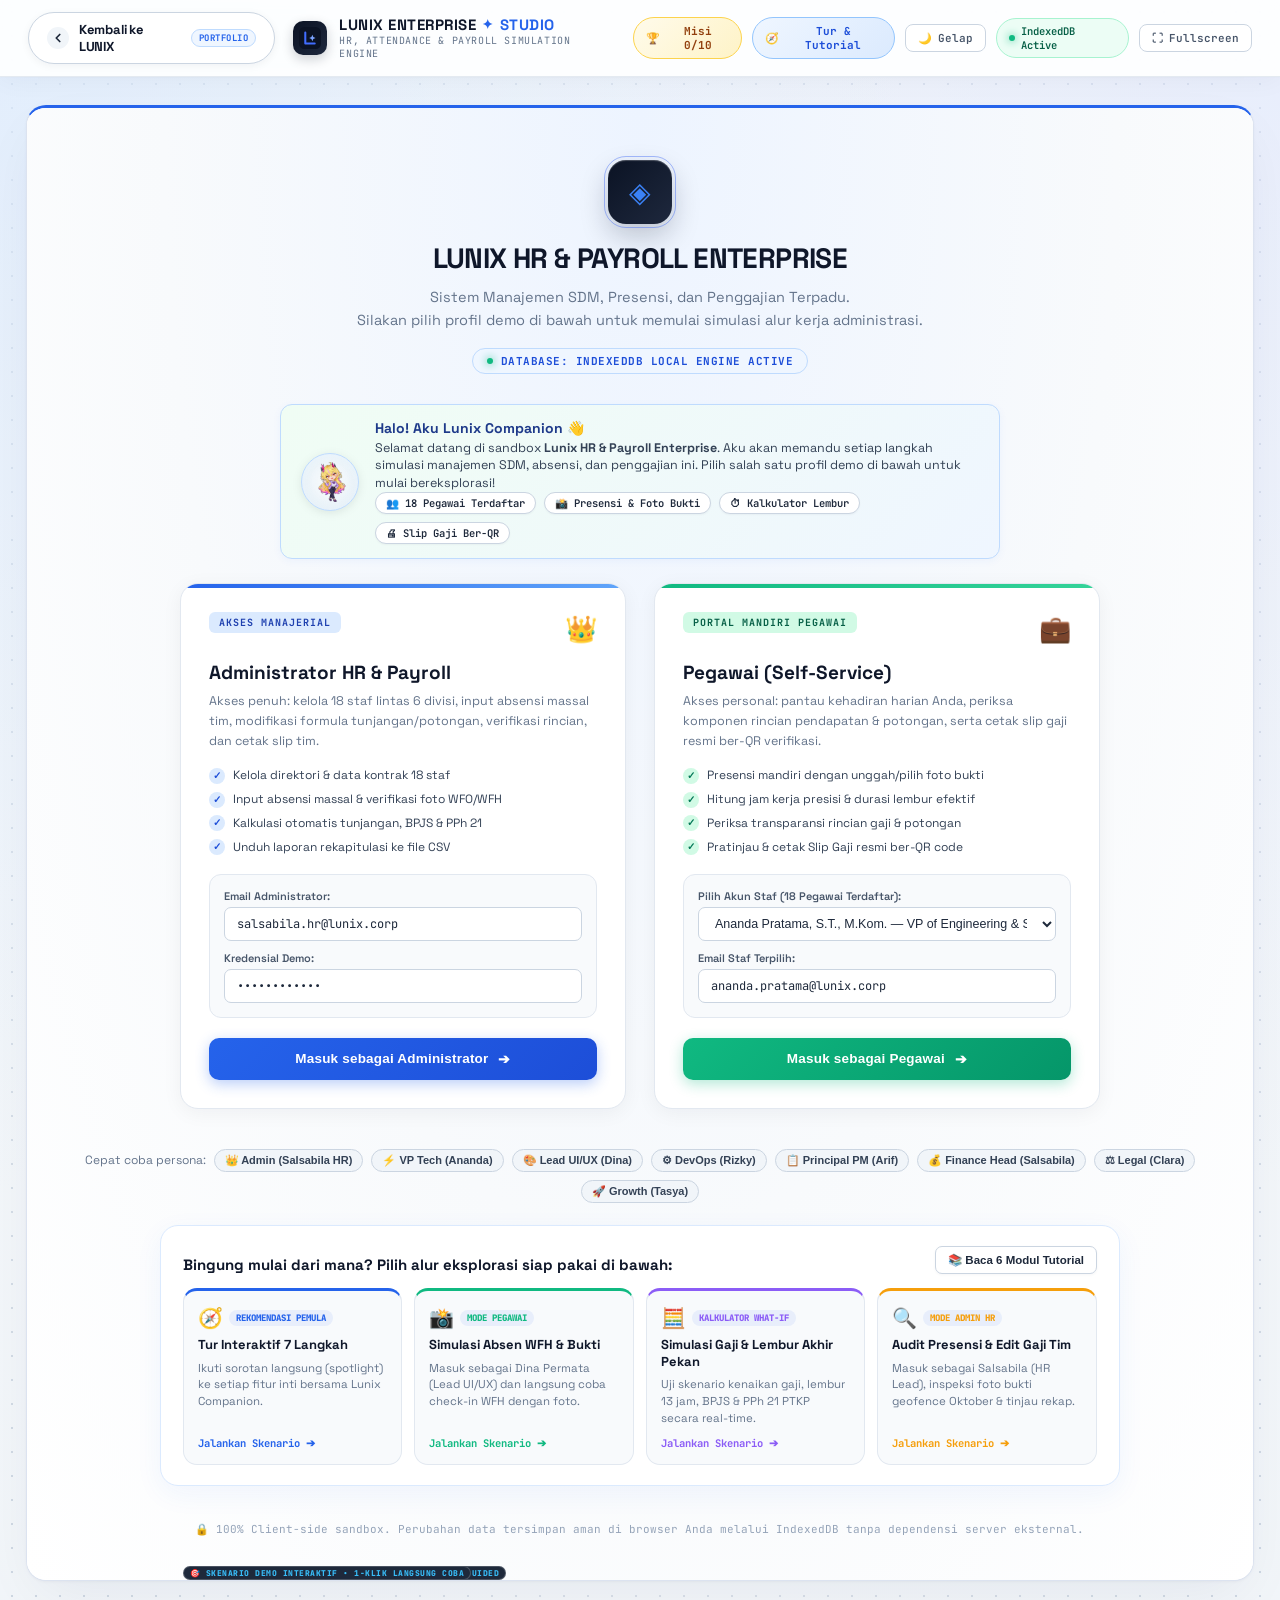
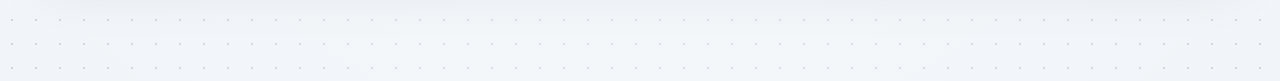
==== commit ce78ca2c: "Production release: LUNIX Guild Portfolio Web (Optimized & Obfuscated)" ====
--- a/payroll.html
+++ b/payroll.html
@@ -1 +1 @@
-<!doctype html><html lang="id"><head><meta charset="UTF-8"><meta name="viewport" content="width=device-width,initial-scale=1"><meta http-equiv="refresh" content="0; url=https://lunix-213.github.io/lunix-demo-gaji/"><script>window.location.replace("https://lunix-213.github.io/lunix-demo-gaji/")</script><meta name="description" content="LUNIX — Live Attendance & Payroll Enterprise Sandbox (Client-side IndexedDB)"><meta name="theme-color" content="#f1f5f9"><title>Attendance & Payroll Studio — LUNIX Live Enterprise Sandbox</title><link rel="icon" href="data:image/svg+xml,%3Csvg xmlns='http://www.w3.org/2000/svg' viewBox='0 0 80 80'%3E%3Crect width='80' height='80' rx='20' fill='%230b1324'/%3E%3Cpath d='M25 20v40h32' stroke='%23416dff' stroke-width='9' fill='none'/%3E%3C/svg%3E"><link rel="preconnect" href="https://fonts.googleapis.com"><link rel="preconnect" href="https://fonts.gstatic.com" crossorigin><link href="https://fonts.googleapis.com/css2?family=JetBrains+Mono:wght@400;500;600;700&family=Space+Grotesk:wght@500;600;700;800&display=swap" rel="stylesheet"><link rel="stylesheet" href="payroll-app.css"><style>:root{--bg:#f1f5f9;--ink:#0f172a;--muted:#64748b;--blue:#2563eb;--blue-hover:#1d4ed8;--line:#cbd5e1;--mono:'JetBrains Mono',ui-monospace,SFMono-Regular,Consolas,monospace;--sans:'Space Grotesk',-apple-system,BlinkMacSystemFont,Arial,sans-serif}*{box-sizing:border-box;margin:0;padding:0}body{background-color:#f1f5f9;background-image:radial-gradient(at 0 0,rgba(219,234,254,.7) 0,transparent 50%),radial-gradient(at 100% 0,rgba(224,231,255,.55) 0,transparent 50%),radial-gradient(at 50% 50%,rgba(248,250,252,.8) 0,transparent 100%),radial-gradient(#cbd5e1 .85px,transparent .85px);background-size:100% 100%,100% 100%,100% 100%,24px 24px;color:var(--ink);font-family:var(--sans);-webkit-font-smoothing:antialiased;min-height:100vh;display:flex;flex-direction:column}.sandbox-topbar{position:sticky;top:0;z-index:999;background:rgba(255,255,255,.9);backdrop-filter:blur(20px) saturate(180%);-webkit-backdrop-filter:blur(20px) saturate(180%);border-bottom:1px solid rgba(226,232,240,.9);box-shadow:0 4px 24px rgba(15,23,42,.04),0 1px 2px rgba(15,23,42,.02);padding:12px 28px}.sandbox-topbar-inner{max-width:1600px;margin:0 auto;display:flex;align-items:center;justify-content:space-between;gap:18px}.sandbox-back-btn{display:inline-flex;align-items:center;gap:10px;padding:8px 18px;background:#fff;color:#0f172a;border:1.5px solid #cbd5e1;border-radius:999px;font-size:13px;font-weight:700;letter-spacing:-.2px;text-decoration:none;box-shadow:0 2px 8px rgba(15,23,42,.05);transition:all .22s cubic-bezier(.16, 1, .3, 1);cursor:pointer}.sandbox-back-btn .back-arrow{display:flex;align-items:center;justify-content:center;width:22px;height:22px;border-radius:50%;background:#f1f5f9;color:#1e293b;transition:all .2s ease}.sandbox-back-btn .back-pill{font-family:var(--mono);font-size:9px;font-weight:700;padding:2px 7px;border-radius:12px;background:#eff6ff;color:#2563eb;letter-spacing:.5px;border:1px solid #bfdbfe}.sandbox-back-btn:hover{background:#0f172a;color:#fff;border-color:#0f172a;transform:translateX(-4px);box-shadow:0 8px 24px rgba(15,23,42,.22)}.sandbox-back-btn:hover .back-arrow{background:rgba(255,255,255,.2);color:#fff;transform:translateX(-2px)}.sandbox-back-btn:hover .back-pill{background:#2563eb;color:#fff;border-color:#2563eb}.sandbox-brand-center{display:flex;align-items:center;gap:12px}.sandbox-brand-badge{width:34px;height:34px;border-radius:10px;background:linear-gradient(135deg,#0b1324 0,#1e283d 100%);display:flex;align-items:center;justify-content:center;box-shadow:0 4px 12px rgba(11,19,36,.2);flex-shrink:0}.sandbox-brand-badge svg{width:22px;height:22px}.sandbox-brand-text{display:flex;flex-direction:column}.sandbox-brand-title{font-size:15px;font-weight:800;letter-spacing:.5px;color:#0f172a;display:flex;align-items:center;gap:6px;line-height:1.2}.sandbox-brand-title .sparkle{color:#2563eb;font-size:13px}.sandbox-brand-sub{font-family:var(--mono);font-size:10px;color:#64748b;letter-spacing:.6px}.sandbox-utilities{display:flex;align-items:center;gap:10px}.sandbox-engine-badge{display:inline-flex;align-items:center;gap:6px;padding:5px 12px;background:#ecfdf5;border:1px solid #a7f3d0;border-radius:999px;font-family:var(--mono);font-size:10.5px;font-weight:600;color:#065f46}.engine-pulse-dot{width:6px;height:6px;border-radius:50%;background:#10b981;box-shadow:0 0 8px #10b981;animation:pulseGreen 2s infinite ease-in-out}@keyframes pulseGreen{0%,100%{opacity:1;transform:scale(1)}50%{opacity:.45;transform:scale(1.3)}}.sandbox-action-btn{display:inline-flex;align-items:center;gap:6px;padding:6px 12px;background:#fff;border:1px solid #cbd5e1;border-radius:8px;font-family:var(--mono);font-size:11px;font-weight:600;color:#475569;cursor:pointer;transition:all .2s ease;text-decoration:none}.sandbox-action-btn:hover{background:#f8fafc;border-color:#94a3b8;color:#0f172a;transform:translateY(-1px)}.sandbox-content{max-width:1560px;width:96%;margin:0 auto;padding:20px 0 60px;flex:1}@media (max-width:900px){.sandbox-topbar{padding:10px 16px}.sandbox-brand-sub{display:none}.sandbox-engine-badge{display:none}.sandbox-back-btn .back-pill{display:none}.sandbox-content{width:98%;padding:14px 0 40px}}@media (max-width:640px){.sandbox-brand-text{display:none}.sandbox-back-btn{padding:7px 12px;font-size:12px}.sandbox-action-btn span:last-child{display:none}}.papp-data-splash{position:fixed;inset:0;z-index:9999;background:radial-gradient(circle at 50% 42%,#0f172a 0,#060915 100%);color:#f8fafc;display:flex;align-items:center;justify-content:center;padding:20px;transition:opacity .48s cubic-bezier(.16, 1, .3, 1),visibility .48s}.papp-data-splash.is-hidden{opacity:0;visibility:hidden;pointer-events:none}.papp-splash-card{width:100%;max-width:520px;background:rgba(15,23,42,.86);border:1px solid rgba(96,165,250,.32);border-radius:22px;padding:24px 26px;box-shadow:0 24px 60px rgba(0,0,0,.65),inset 0 1px 0 rgba(255,255,255,.08);backdrop-filter:blur(16px);display:flex;flex-direction:column;align-items:center;text-align:center;gap:14px}.papp-splash-mascot-btn{position:relative;width:136px;height:136px;border-radius:50%;border:1.5px dashed rgba(251,191,36,.45);background:radial-gradient(circle,rgba(99,102,241,.25) 0,transparent 72%);display:flex;align-items:center;justify-content:center;cursor:pointer;padding:0;transition:transform .2s cubic-bezier(.34, 1.56, .64, 1)}.papp-splash-mascot-btn:hover{transform:scale(1.06)}.papp-splash-mascot-btn img{width:122px;height:122px;object-fit:contain;filter:drop-shadow(0 10px 18px rgba(0, 0, 0, .55))}.papp-splash-chip{font-family:var(--mono);font-size:10px;font-weight:700;letter-spacing:.1em;color:#fde68a;background:rgba(245,158,11,.16);border:1px solid rgba(251,191,36,.4);padding:3px 10px;border-radius:999px}.papp-splash-title{font-size:18px;font-weight:800;color:#fff;letter-spacing:-.3px}.papp-splash-msg{font-size:13px;color:#cbd5e1;line-height:1.45;min-height:36px}.papp-splash-bar{width:100%;height:10px;border-radius:999px;background:rgba(2,6,23,.85);border:1px solid rgba(96,165,250,.35);padding:2px;overflow:hidden}.papp-splash-fill{height:100%;width:24%;border-radius:999px;background:linear-gradient(90deg,#4f46e5 0,#38bdf8 65%,#fde68a 100%);transition:width 80ms linear}.papp-splash-hint{font-family:var(--mono);font-size:9.5px;color:#93c5fd;background:rgba(59,130,246,.14);border:1px solid rgba(96,165,250,.3);padding:2px 9px;border-radius:999px;margin-top:-6px}.papp-splash-meta{width:100%;display:flex;justify-content:space-between;font-family:var(--mono);font-size:10.5px;color:#94a3b8}</style></head><body><div id="papp-data-splash" class="papp-data-splash" role="status" aria-live="polite"><div class="papp-splash-card"><span class="papp-splash-chip">✦ LUNIX ENTERPRISE • INDEXEDDB ENGINE</span> <button type="button" class="papp-splash-mascot-btn" id="papp-splash-mascot-btn" title="Klik maskot Lunix!"><img id="papp-splash-img" src="character/02-explain.webp" alt="Lunix Mascot"></button> <span class="papp-splash-hint">✦ Klik Lunix untuk ganti ekspresi</span><h2 class="papp-splash-title">Menyiapkan Ruang Kerja &amp; Data Simulasi</h2><p class="papp-splash-msg" id="papp-splash-msg">Menghubungkan penyimpanan lokal IndexedDB &amp; memeriksa 18 profil pegawai...</p><div class="papp-splash-bar"><div class="papp-splash-fill" id="papp-splash-fill"></div></div><div class="papp-splash-meta"><span id="papp-splash-step">Sinkronisasi database lokal...</span> <span id="papp-splash-pct">20%</span></div></div></div><header class="sandbox-topbar"><div class="sandbox-topbar-inner"><a href="index.html" class="sandbox-back-btn" id="btn-back" title="Kembali ke Portofolio Utama LUNIX"><span class="back-arrow" aria-hidden="true"><svg width="14" height="14" viewBox="0 0 20 20" fill="none"><path d="M12.5 15L7.5 10L12.5 5" stroke="currentColor" stroke-width="2.4" stroke-linecap="round" stroke-linejoin="round"/></svg> </span><span>Kembali ke LUNIX</span> <span class="back-pill">PORTFOLIO</span></a><div class="sandbox-brand-center"><div class="sandbox-brand-badge" aria-hidden="true"><svg viewBox="0 0 28 28" fill="none"><rect width="28" height="28" rx="7" fill="#0b1324"/><path d="M8 7v14h12" stroke="#416dff" stroke-width="2.6" stroke-linecap="round" stroke-linejoin="round"/><path d="M17 10l1.2 2.8L21 14l-2.8 1.2L17 18l-1.2-2.8L13 14l2.8-1.2L17 10z" fill="#7ba3ff"/></svg></div><div class="sandbox-brand-text"><div class="sandbox-brand-title"><span>LUNIX ENTERPRISE</span> <span class="sparkle">✦</span> <span style="color:#2563eb;font-weight:700">STUDIO</span></div><div class="sandbox-brand-sub">HR, ATTENDANCE & PAYROLL SIMULATION ENGINE</div></div></div><div class="sandbox-utilities"><div class="sandbox-engine-badge" title="Mesin database browser lokal tanpa server"><span class="engine-pulse-dot"></span> <span>IndexedDB Active</span></div><button id="btn-fullscreen" class="sandbox-action-btn" title="Toggle Mode Layar Penuh"><span>⛶</span> <span>Fullscreen</span></button></div></div></header><main class="sandbox-content"><div id="payroll-app-root"></div></main><script src="payroll-app.js"></script><script>const pSplash=document.getElementById("papp-data-splash"),pSplashImg=document.getElementById("papp-splash-img"),pSplashMsg=document.getElementById("papp-splash-msg"),pSplashFill=document.getElementById("papp-splash-fill"),pSplashStep=document.getElementById("papp-splash-step"),pSplashPct=document.getElementById("papp-splash-pct"),pSplashBtn=document.getElementById("papp-splash-mascot-btn"),pPoses=["character/02-explain.webp","character/04-idea.webp","character/03-point-right.webp","character/06-success.webp"];let pPoseIdx=0;function setPappProgress(e,n,t,a){pSplashFill&&(pSplashFill.style.width=e+"%"),pSplashPct&&(pSplashPct.textContent=e+"%"),pSplashStep&&n&&(pSplashStep.textContent=n),pSplashMsg&&t&&(pSplashMsg.textContent=t),pSplashImg&&a&&(pSplashImg.src=a)}async function initSandbox(){if(setPappProgress(45,"Memuat kalender presensi & komponen gaji...","Menyiapkan log kehadiran 4 periode & kalkulator PPh21/BPJS...","character/04-idea.webp"),["01-welcome","02-explain","03-point-right","04-idea","05-thinking","06-success"].forEach(e=>{(new Image).src="character/"+e+".webp"}),window.LunixPayroll&&"function"==typeof window.LunixPayroll.init){const e=new URLSearchParams(window.location.search),n=e.get("role"),t=e.get("tab"),a=e.get("inspect");n&&(window.LunixPayroll.quickLogin(n,e.get("emp")||null),t&&window.LunixPayroll.switchTab(t)),await window.LunixPayroll.init(),setPappProgress(100,"Seluruh data siap ✦","Database IndexedDB aktif! Selamat mencoba simulasi LUNIX Enterprise.","character/06-success.webp"),n&&(window.LunixPayroll.quickLogin(n,e.get("emp")||null),t&&window.LunixPayroll.switchTab(t),a&&"function"==typeof window.LunixPayroll.inspectDate&&window.LunixPayroll.inspectDate(e.get("emp")||"emp-01",Number(a)))}setTimeout(()=>{pSplash&&(pSplash.classList.add("is-hidden"),setTimeout(()=>pSplash.remove(),520))},360)}pSplashBtn&&pSplashImg&&pSplashBtn.addEventListener("click",()=>{pPoseIdx=(pPoseIdx+1)%pPoses.length,pSplashImg.src=pPoses[pPoseIdx]}),"loading"===document.readyState?document.addEventListener("DOMContentLoaded",initSandbox):initSandbox();const backBtn=document.getElementById("btn-back");backBtn&&backBtn.addEventListener("click",e=>{window.opener&&window.history.length<=1&&(e.preventDefault(),window.close())});const fsBtn=document.getElementById("btn-fullscreen");fsBtn&&(fsBtn.addEventListener("click",()=>{document.fullscreenElement?(document.exitFullscreen().catch(()=>{}),fsBtn.innerHTML="<span>⛶</span><span>Fullscreen</span>"):(document.documentElement.requestFullscreen().catch(()=>{}),fsBtn.innerHTML="<span>✕</span><span>Exit FS</span>")}),document.addEventListener("fullscreenchange",()=>{document.fullscreenElement?fsBtn.innerHTML="<span>✕</span><span>Exit FS</span>":fsBtn.innerHTML="<span>⛶</span><span>Fullscreen</span>"}))</script></body></html>+<!doctype html><html lang="id"><head><meta charset="UTF-8"><meta name="viewport" content="width=device-width,initial-scale=1"><meta name="description" content="LUNIX — Live Attendance & Payroll Enterprise Sandbox V2.0 (Client-side IndexedDB, Simulator Gaji & Tur Interaktif)"><meta name="theme-color" id="papp-theme-color" content="#f1f5f9"><title>Attendance & Payroll Studio V2 — LUNIX Live Enterprise Sandbox</title><link rel="icon" href="data:image/svg+xml,%3Csvg xmlns='http://www.w3.org/2000/svg' viewBox='0 0 80 80'%3E%3Crect width='80' height='80' rx='20' fill='%230b1324'/%3E%3Cpath d='M25 20v40h32' stroke='%23416dff' stroke-width='9' fill='none'/%3E%3C/svg%3E"><link rel="preconnect" href="https://fonts.googleapis.com"><link rel="preconnect" href="https://fonts.gstatic.com" crossorigin><link href="https://fonts.googleapis.com/css2?family=JetBrains+Mono:wght@400;500;600;700&family=Space+Grotesk:wght@500;600;700;800&display=swap" rel="stylesheet"><link rel="stylesheet" href="payroll-app.css"><style>:root{--bg:#f1f5f9;--ink:#0f172a;--muted:#64748b;--blue:#2563eb;--blue-hover:#1d4ed8;--line:#cbd5e1;--mono:'JetBrains Mono',ui-monospace,SFMono-Regular,Consolas,monospace;--sans:'Space Grotesk',-apple-system,BlinkMacSystemFont,Arial,sans-serif}*{box-sizing:border-box;margin:0;padding:0}body{background-color:#f1f5f9;background-image:radial-gradient(at 0 0,rgba(219,234,254,.7) 0,transparent 50%),radial-gradient(at 100% 0,rgba(224,231,255,.55) 0,transparent 50%),radial-gradient(at 50% 50%,rgba(248,250,252,.8) 0,transparent 100%),radial-gradient(#cbd5e1 .85px,transparent .85px);background-size:100% 100%,100% 100%,100% 100%,24px 24px;color:var(--ink);font-family:var(--sans);-webkit-font-smoothing:antialiased;min-height:100vh;display:flex;flex-direction:column}.sandbox-topbar{position:sticky;top:0;z-index:999;background:rgba(255,255,255,.9);backdrop-filter:blur(20px) saturate(180%);-webkit-backdrop-filter:blur(20px) saturate(180%);border-bottom:1px solid rgba(226,232,240,.9);box-shadow:0 4px 24px rgba(15,23,42,.04),0 1px 2px rgba(15,23,42,.02);padding:12px 28px}.sandbox-topbar-inner{max-width:1600px;margin:0 auto;display:flex;align-items:center;justify-content:space-between;gap:18px}.sandbox-back-btn{display:inline-flex;align-items:center;gap:10px;padding:8px 18px;background:#fff;color:#0f172a;border:1.5px solid #cbd5e1;border-radius:999px;font-size:13px;font-weight:700;letter-spacing:-.2px;text-decoration:none;box-shadow:0 2px 8px rgba(15,23,42,.05);transition:all .22s cubic-bezier(.16, 1, .3, 1);cursor:pointer}.sandbox-back-btn .back-arrow{display:flex;align-items:center;justify-content:center;width:22px;height:22px;border-radius:50%;background:#f1f5f9;color:#1e293b;transition:all .2s ease}.sandbox-back-btn .back-pill{font-family:var(--mono);font-size:9px;font-weight:700;padding:2px 7px;border-radius:12px;background:#eff6ff;color:#2563eb;letter-spacing:.5px;border:1px solid #bfdbfe}.sandbox-back-btn:hover{background:#0f172a;color:#fff;border-color:#0f172a;transform:translateX(-4px);box-shadow:0 8px 24px rgba(15,23,42,.22)}.sandbox-back-btn:hover .back-arrow{background:rgba(255,255,255,.2);color:#fff;transform:translateX(-2px)}.sandbox-back-btn:hover .back-pill{background:#2563eb;color:#fff;border-color:#2563eb}.sandbox-brand-center{display:flex;align-items:center;gap:12px}.sandbox-brand-badge{width:34px;height:34px;border-radius:10px;background:linear-gradient(135deg,#0b1324 0,#1e283d 100%);display:flex;align-items:center;justify-content:center;box-shadow:0 4px 12px rgba(11,19,36,.2);flex-shrink:0}.sandbox-brand-badge svg{width:22px;height:22px}.sandbox-brand-text{display:flex;flex-direction:column}.sandbox-brand-title{font-size:15px;font-weight:800;letter-spacing:.5px;color:#0f172a;display:flex;align-items:center;gap:6px;line-height:1.2}.sandbox-brand-title .sparkle{color:#2563eb;font-size:13px}.sandbox-brand-sub{font-family:var(--mono);font-size:10px;color:#64748b;letter-spacing:.6px}.sandbox-utilities{display:flex;align-items:center;gap:10px}.sandbox-engine-badge{display:inline-flex;align-items:center;gap:6px;padding:5px 12px;background:#ecfdf5;border:1px solid #a7f3d0;border-radius:999px;font-family:var(--mono);font-size:10.5px;font-weight:600;color:#065f46}.engine-pulse-dot{width:6px;height:6px;border-radius:50%;background:#10b981;box-shadow:0 0 8px #10b981;animation:pulseGreen 2s infinite ease-in-out}@keyframes pulseGreen{0%,100%{opacity:1;transform:scale(1)}50%{opacity:.45;transform:scale(1.3)}}.sandbox-action-btn{display:inline-flex;align-items:center;gap:6px;padding:6px 12px;background:#fff;border:1px solid #cbd5e1;border-radius:8px;font-family:var(--mono);font-size:11px;font-weight:600;color:#475569;cursor:pointer;transition:all .2s ease;text-decoration:none}.sandbox-action-btn:hover{background:#f8fafc;border-color:#94a3b8;color:#0f172a;transform:translateY(-1px)}.sandbox-mission-btn{display:inline-flex;align-items:center;gap:6px;padding:6px 12px;background:linear-gradient(135deg,#fffbeb 0,#fef3c7 100%);border:1px solid #fcd34d;border-radius:999px;font-family:var(--mono);font-size:11px;font-weight:700;color:#92400e;cursor:pointer;transition:all .2s ease}.sandbox-mission-btn:hover{background:linear-gradient(135deg,#fef3c7 0,#fde68a 100%);border-color:#f59e0b;transform:translateY(-1px);box-shadow:0 4px 12px rgba(245,158,11,.2)}.sandbox-tour-btn{display:inline-flex;align-items:center;gap:6px;padding:6px 12px;background:linear-gradient(135deg,#eff6ff 0,#dbeafe 100%);border:1px solid #93c5fd;border-radius:999px;font-family:var(--mono);font-size:11px;font-weight:700;color:#1d4ed8;cursor:pointer;transition:all .2s ease}.sandbox-tour-btn:hover{background:#2563eb;color:#fff;border-color:#1d4ed8;transform:translateY(-1px);box-shadow:0 4px 12px rgba(37,99,235,.25)}html[data-theme=dark]{--bg:#0b1120;--ink:#f1f5f9;--muted:#94a3b8;--line:#243249}html[data-theme=dark] body{background-color:#0b1120;background-image:radial-gradient(at 0 0,rgba(37,99,235,.16) 0,transparent 50%),radial-gradient(at 100% 0,rgba(99,102,241,.14) 0,transparent 50%),radial-gradient(rgba(148,163,184,.14) .85px,transparent .85px);background-size:100% 100%,100% 100%,24px 24px;color:#f1f5f9}html[data-theme=dark] .sandbox-topbar{background:rgba(15,23,42,.9);border-bottom-color:rgba(51,65,85,.85);box-shadow:0 6px 28px rgba(0,0,0,.4)}html[data-theme=dark] .sandbox-brand-title{color:#f8fafc}html[data-theme=dark] .sandbox-brand-sub{color:#94a3b8}html[data-theme=dark] .sandbox-back-btn{background:#1e293b;color:#f8fafc;border-color:#334155}html[data-theme=dark] .sandbox-back-btn .back-arrow{background:#0f172a;color:#93c5fd}html[data-theme=dark] .sandbox-back-btn .back-pill{background:rgba(59,130,246,.18);color:#93c5fd;border-color:rgba(96,165,250,.35)}html[data-theme=dark] .sandbox-action-btn{background:#1e293b;border-color:#334155;color:#e2e8f0}html[data-theme=dark] .sandbox-action-btn:hover{background:#334155;color:#fff}html[data-theme=dark] .sandbox-engine-badge{background:rgba(16,185,129,.14);border-color:rgba(52,211,153,.35);color:#6ee7b7}html[data-theme=dark] .sandbox-mission-btn{background:rgba(245,158,11,.16);border-color:rgba(251,191,36,.45);color:#fde68a}html[data-theme=dark] .sandbox-tour-btn{background:rgba(59,130,246,.18);border-color:rgba(96,165,250,.45);color:#bfdbfe}.sandbox-content{max-width:1560px;width:96%;margin:0 auto;padding:20px 0 60px;flex:1}@media (max-width:1120px){.sandbox-engine-badge{display:none}.sandbox-brand-sub{display:none}}@media (max-width:900px){.sandbox-topbar{padding:10px 14px}.sandbox-back-btn .back-pill{display:none}.sandbox-content{width:98%;padding:14px 0 40px}}@media (max-width:680px){.sandbox-brand-text{display:none}.sandbox-brand-badge{display:none}.sandbox-back-btn{padding:6px 10px;font-size:11.5px;gap:6px}.sandbox-action-btn span:last-child,.sandbox-tour-btn span:last-child{display:none}.sandbox-utilities{gap:6px}.sandbox-action-btn,.sandbox-mission-btn,.sandbox-tour-btn{padding:5px 9px;font-size:10.5px}}.papp-data-splash{position:fixed;inset:0;z-index:9999;background:radial-gradient(circle at 50% 42%,#0f172a 0,#060915 100%);color:#f8fafc;display:flex;align-items:center;justify-content:center;padding:20px;transition:opacity .48s cubic-bezier(.16, 1, .3, 1),visibility .48s}.papp-data-splash.is-hidden{opacity:0;visibility:hidden;pointer-events:none}.papp-splash-card{width:100%;max-width:520px;background:rgba(15,23,42,.86);border:1px solid rgba(96,165,250,.32);border-radius:22px;padding:24px 26px;box-shadow:0 24px 60px rgba(0,0,0,.65),inset 0 1px 0 rgba(255,255,255,.08);backdrop-filter:blur(16px);display:flex;flex-direction:column;align-items:center;text-align:center;gap:14px}.papp-splash-mascot-btn{position:relative;width:136px;height:136px;border-radius:50%;border:1.5px dashed rgba(251,191,36,.45);background:radial-gradient(circle,rgba(99,102,241,.25) 0,transparent 72%);display:flex;align-items:center;justify-content:center;cursor:pointer;padding:0;transition:transform .2s cubic-bezier(.34, 1.56, .64, 1)}.papp-splash-mascot-btn:hover{transform:scale(1.06)}.papp-splash-mascot-btn img{width:122px;height:122px;object-fit:contain;filter:drop-shadow(0 10px 18px rgba(0, 0, 0, .55))}.papp-splash-chip{font-family:var(--mono);font-size:10px;font-weight:700;letter-spacing:.1em;color:#fde68a;background:rgba(245,158,11,.16);border:1px solid rgba(251,191,36,.4);padding:3px 10px;border-radius:999px}.papp-splash-title{font-size:18px;font-weight:800;color:#fff;letter-spacing:-.3px}.papp-splash-msg{font-size:13px;color:#cbd5e1;line-height:1.45;min-height:36px}.papp-splash-bar{width:100%;height:10px;border-radius:999px;background:rgba(2,6,23,.85);border:1px solid rgba(96,165,250,.35);padding:2px;overflow:hidden}.papp-splash-fill{height:100%;width:24%;border-radius:999px;background:linear-gradient(90deg,#4f46e5 0,#38bdf8 65%,#fde68a 100%);transition:width 80ms linear}.papp-splash-hint{font-family:var(--mono);font-size:9.5px;color:#93c5fd;background:rgba(59,130,246,.14);border:1px solid rgba(96,165,250,.3);padding:2px 9px;border-radius:999px;margin-top:-6px}.papp-splash-meta{width:100%;display:flex;justify-content:space-between;font-family:var(--mono);font-size:10.5px;color:#94a3b8}</style></head><body><div id="papp-data-splash" class="papp-data-splash" role="status" aria-live="polite"><div class="papp-splash-card"><span class="papp-splash-chip">✦ LUNIX ENTERPRISE • INDEXEDDB ENGINE</span> <button type="button" class="papp-splash-mascot-btn" id="papp-splash-mascot-btn" title="Klik maskot Lunix!"><img id="papp-splash-img" src="character/02-explain.webp" alt="Lunix Mascot"></button> <span class="papp-splash-hint">✦ Klik Lunix untuk ganti ekspresi</span><h2 class="papp-splash-title">Menyiapkan Ruang Kerja &amp; Data Simulasi</h2><p class="papp-splash-msg" id="papp-splash-msg">Menghubungkan penyimpanan lokal IndexedDB &amp; memeriksa 18 profil pegawai...</p><div class="papp-splash-bar"><div class="papp-splash-fill" id="papp-splash-fill"></div></div><div class="papp-splash-meta"><span id="papp-splash-step">Sinkronisasi database lokal...</span> <span id="papp-splash-pct">20%</span></div></div></div><header class="sandbox-topbar"><div class="sandbox-topbar-inner"><a href="index.html" class="sandbox-back-btn" id="btn-back" title="Kembali ke Portofolio Utama LUNIX"><span class="back-arrow" aria-hidden="true"><svg width="14" height="14" viewBox="0 0 20 20" fill="none"><path d="M12.5 15L7.5 10L12.5 5" stroke="currentColor" stroke-width="2.4" stroke-linecap="round" stroke-linejoin="round"/></svg> </span><span>Kembali ke LUNIX</span> <span class="back-pill">PORTFOLIO</span></a><div class="sandbox-brand-center"><div class="sandbox-brand-badge" aria-hidden="true"><svg viewBox="0 0 28 28" fill="none"><rect width="28" height="28" rx="7" fill="#0b1324"/><path d="M8 7v14h12" stroke="#416dff" stroke-width="2.6" stroke-linecap="round" stroke-linejoin="round"/><path d="M17 10l1.2 2.8L21 14l-2.8 1.2L17 18l-1.2-2.8L13 14l2.8-1.2L17 10z" fill="#7ba3ff"/></svg></div><div class="sandbox-brand-text"><div class="sandbox-brand-title"><span>LUNIX ENTERPRISE</span> <span class="sparkle">✦</span> <span style="color:#2563eb;font-weight:700">STUDIO</span></div><div class="sandbox-brand-sub">HR, ATTENDANCE & PAYROLL SIMULATION ENGINE</div></div></div><div class="sandbox-utilities"><button id="btn-sandbox-missions" class="sandbox-mission-btn" type="button" title="Buka Daftar Misi Eksplorasi & Pusat Tutorial Demo"><span>🏆</span> <span id="sandbox-mission-badge-text">Misi 0/10</span></button> <button id="btn-sandbox-tour" class="sandbox-tour-btn" type="button" title="Mulai Tur Interaktif Langkah-demi-Langkah"><span>🧭</span> <span>Tur &amp; Tutorial</span></button> <button id="btn-sandbox-theme" class="sandbox-action-btn" type="button" title="Ganti Mode Terang / Gelap"><span id="sandbox-theme-icon">🌙</span> <span id="sandbox-theme-label">Gelap</span></button><div class="sandbox-engine-badge" title="Mesin database browser lokal tanpa server"><span class="engine-pulse-dot"></span> <span>IndexedDB Active</span></div><button id="btn-fullscreen" class="sandbox-action-btn" type="button" title="Toggle Mode Layar Penuh"><span>⛶</span> <span>Fullscreen</span></button></div></div></header><main class="sandbox-content"><div id="payroll-app-root"></div></main><script src="payroll-app.js"></script><script>const pSplash=document.getElementById("papp-data-splash"),pSplashImg=document.getElementById("papp-splash-img"),pSplashMsg=document.getElementById("papp-splash-msg"),pSplashFill=document.getElementById("papp-splash-fill"),pSplashStep=document.getElementById("papp-splash-step"),pSplashPct=document.getElementById("papp-splash-pct"),pSplashBtn=document.getElementById("papp-splash-mascot-btn"),pPoses=["character/02-explain.webp","character/04-idea.webp","character/03-point-right.webp","character/06-success.webp"];let pPoseIdx=0;function setPappProgress(e,t,n,a){pSplashFill&&(pSplashFill.style.width=e+"%"),pSplashPct&&(pSplashPct.textContent=e+"%"),pSplashStep&&t&&(pSplashStep.textContent=t),pSplashMsg&&n&&(pSplashMsg.textContent=n),pSplashImg&&a&&(pSplashImg.src=a)}async function initSandbox(){if(setPappProgress(45,"Memuat kalender presensi & komponen gaji...","Menyiapkan log kehadiran 4 periode & kalkulator PPh21/BPJS...","character/04-idea.webp"),["01-welcome","02-explain","03-point-right","04-idea","05-thinking","06-success"].forEach(e=>{(new Image).src="character/"+e+".webp"}),window.LunixPayroll&&"function"==typeof window.LunixPayroll.init){const e=new URLSearchParams(window.location.search),t=e.get("role"),n=e.get("tab"),a=e.get("inspect");t&&(window.LunixPayroll.quickLogin(t,e.get("emp")||null),n&&window.LunixPayroll.switchTab(n)),await window.LunixPayroll.init(),setPappProgress(100,"Seluruh data siap ✦","Database IndexedDB aktif! Selamat mencoba simulasi LUNIX Enterprise.","character/06-success.webp"),t&&(window.LunixPayroll.quickLogin(t,e.get("emp")||null),n&&window.LunixPayroll.switchTab(n),a&&"function"==typeof window.LunixPayroll.inspectDate&&window.LunixPayroll.inspectDate(e.get("emp")||"emp-01",Number(a)));const o=e.get("scenario");o&&"function"==typeof window.LunixPayroll.runScenario?window.LunixPayroll.runScenario(o):"1"===e.get("tour")&&"function"==typeof window.LunixPayroll.startGuidedTour&&(t||window.LunixPayroll.quickLogin("admin"),setTimeout(()=>window.LunixPayroll.startGuidedTour(),480))}setTimeout(()=>{pSplash&&(pSplash.classList.add("is-hidden"),setTimeout(()=>pSplash.remove(),520))},360)}function applySandboxTheme(e,t=!1){const n="dark"===e;document.documentElement.setAttribute("data-theme",n?"dark":"light");const a=document.getElementById("sandbox-theme-icon"),o=document.getElementById("sandbox-theme-label"),l=document.getElementById("papp-theme-color");a&&(a.textContent=n?"☀️":"🌙"),o&&(o.textContent=n?"Terang":"Gelap"),l&&l.setAttribute("content",n?"#0b1120":"#f1f5f9");try{localStorage.setItem("lunix-payroll-theme",n?"dark":"light")}catch(e){}t&&window.LunixPayroll&&"function"==typeof window.LunixPayroll.recordThemeToggle&&window.LunixPayroll.recordThemeToggle(n)}pSplashBtn&&pSplashImg&&pSplashBtn.addEventListener("click",()=>{pPoseIdx=(pPoseIdx+1)%pPoses.length,pSplashImg.src=pPoses[pPoseIdx]});try{"dark"===localStorage.getItem("lunix-payroll-theme")&&applySandboxTheme("dark",!1)}catch(e){}const themeBtn=document.getElementById("btn-sandbox-theme");themeBtn&&themeBtn.addEventListener("click",()=>{applySandboxTheme("dark"===document.documentElement.getAttribute("data-theme")?"light":"dark",!0)});const missionsBtn=document.getElementById("btn-sandbox-missions");missionsBtn&&missionsBtn.addEventListener("click",()=>{window.LunixPayroll&&"function"==typeof window.LunixPayroll.openTutorialHub&&window.LunixPayroll.openTutorialHub("missions")});const tourBtn=document.getElementById("btn-sandbox-tour");tourBtn&&tourBtn.addEventListener("click",()=>{window.LunixPayroll&&"function"==typeof window.LunixPayroll.openTutorialHub&&window.LunixPayroll.openTutorialHub("tutorials")}),"loading"===document.readyState?document.addEventListener("DOMContentLoaded",initSandbox):initSandbox();const backBtn=document.getElementById("btn-back");backBtn&&backBtn.addEventListener("click",e=>{window.opener&&window.history.length<=1&&(e.preventDefault(),window.close())});const fsBtn=document.getElementById("btn-fullscreen");fsBtn&&(fsBtn.addEventListener("click",()=>{document.fullscreenElement?(document.exitFullscreen().catch(()=>{}),fsBtn.innerHTML="<span>⛶</span><span>Fullscreen</span>"):(document.documentElement.requestFullscreen().catch(()=>{}),fsBtn.innerHTML="<span>✕</span><span>Exit FS</span>")}),document.addEventListener("fullscreenchange",()=>{document.fullscreenElement?fsBtn.innerHTML="<span>✕</span><span>Exit FS</span>":fsBtn.innerHTML="<span>⛶</span><span>Fullscreen</span>"}))</script></body></html>
--- a/payroll-app.css
+++ b/payroll-app.css
@@ -1 +1 @@
-.papp-login-screen,.papp-persona-card,.payroll-app-container{overflow:hidden;position:relative}.payroll-app-container{margin:8px 0 40px;background:#fff;border:1px solid #dce3f0;border-top:3.5px solid #2563eb;border-radius:20px;box-shadow:0 20px 60px -15px rgba(15,28,64,.08),0 1px 3px rgba(15,28,64,.04);font-family:var(--sans),-apple-system,BlinkMacSystemFont,Arial,sans-serif;color:var(--ink);transition:.3s}.papp-login-screen{padding:52px 36px 44px;background:radial-gradient(ellipse at 50% 0,#edf4ff 0,#f8fafc 55%,#fff 100%);display:flex;flex-direction:column;align-items:center}.papp-login-header{text-align:center;max-width:680px;margin-bottom:30px}.papp-login-emblem{width:64px;height:64px;border-radius:18px;background:linear-gradient(135deg,#0b1324 0,#1e283d 100%);color:#3b82f6;display:inline-grid;place-items:center;font-size:28px;box-shadow:0 12px 28px rgba(11,19,36,.22),inset 0 1px 1px rgba(255,255,255,.25);margin-bottom:18px;position:relative}.papp-login-emblem::after{content:'';position:absolute;inset:-4px;border-radius:22px;border:1.5px solid rgba(49,92,245,.4);animation:3s ease-in-out infinite pappPulse}@keyframes pappPulse{0%,100%{transform:scale(1);opacity:.5}50%{transform:scale(1.05);opacity:1}}.papp-login-title{font-size:28px;font-weight:800;letter-spacing:-.6px;color:#0f172a;margin:0 0 10px;line-height:1.2}.papp-login-subtitle{font-size:14.5px;color:#64748b;line-height:1.6;margin:0 0 16px}.papp-login-db-badge{display:inline-flex;align-items:center;gap:8px;padding:5px 14px;border-radius:999px;background:#eff6ff;border:1px solid #bfdbfe;font:11px var(--mono);color:#1d4ed8;font-weight:700;letter-spacing:.5px}.papp-db-dot{width:6px;height:6px;border-radius:50%;background:#10b981;box-shadow:0 0 8px #10b981}.papp-login-mascot-banner{display:flex;align-items:center;gap:18px;width:100%;box-shadow:0 4px 20px rgba(37,99,235,.06)}.papp-login-mascot-img{object-fit:contain;flex-shrink:0;background:radial-gradient(circle,rgba(255,255,255,.95) 0,rgba(219,234,254,.65) 100%);border:1.5px solid #bfdbfe;border-radius:50%;padding:5px;filter:drop-shadow(0 6px 12px rgba(37, 99, 235, .14));transition:transform .2s cubic-bezier(.34, 1.56, .64, 1)}.papp-login-mascot-img:hover{transform:scale(1.07) rotate(-2deg)}.papp-mascot-badge-tag{font-family:var(--mono);font-size:9.5px;letter-spacing:1px;margin-bottom:4px}.papp-login-mascot-text h4{display:flex;align-items:center;gap:6px}.papp-mascot-features-row{display:flex;flex-wrap:wrap;gap:8px}.papp-mascot-feature-pill{font-family:var(--mono);font-size:10.5px;font-weight:600;padding:3px 10px;background:#fff;border:1px solid #cbd5e1;border-radius:999px;color:#1e293b;box-shadow:0 1px 2px rgba(15,23,42,.04)}.papp-personas-grid{display:grid;grid-template-columns:repeat(auto-fit,minmax(340px,1fr));gap:28px;width:100%;max-width:920px;margin-bottom:30px}.papp-persona-card{background:#fff;border:1.5px solid #e2e8f0;border-radius:18px;padding:28px;box-shadow:0 4px 20px rgba(15,23,42,.05);display:flex;flex-direction:column;transition:.25s cubic-bezier(.16, 1, .3, 1)}.papp-persona-card:hover{transform:translateY(-4px);border-color:#3b82f6;box-shadow:0 16px 40px rgba(37,99,235,.14)}.papp-persona-card::before{content:'';position:absolute;top:0;left:0;right:0;height:4px;background:#cbd5e1}.papp-persona-card.admin-card::before{background:linear-gradient(90deg,#2563eb,#60a5fa)}.papp-persona-card.employee-card::before{background:linear-gradient(90deg,#10b981,#34d399)}.papp-persona-header{display:flex;justify-content:space-between;align-items:flex-start;margin-bottom:14px}.papp-persona-tag{font:10px var(--mono);font-weight:700;letter-spacing:1px;padding:4px 10px;border-radius:6px}.papp-persona-card.admin-card .papp-persona-tag{background:#dbeafe;color:#1e40af}.papp-persona-card.employee-card .papp-persona-tag{background:#d1fae5;color:#065f46}.papp-persona-icon{font-size:26px}.papp-persona-title{font-size:19px;font-weight:800;color:#0f172a;margin:0 0 6px}.papp-persona-desc{font-size:12.5px;color:#64748b;line-height:1.6;margin:0 0 16px;min-height:38px}.papp-persona-features{list-style:none;padding:0;margin:0 0 18px;display:flex;flex-direction:column;gap:7px}.papp-persona-features li{font-size:12px;color:#334155;display:flex;align-items:center;gap:8px;line-height:1.4}.papp-persona-features .check-icon{display:inline-flex;align-items:center;justify-content:center;width:16px;height:16px;border-radius:50%;font-size:10px;font-weight:800;flex-shrink:0}.admin-card .papp-persona-features .check-icon{background:#dbeafe;color:#1d4ed8}.employee-card .papp-persona-features .check-icon{background:#d1fae5;color:#047857}.papp-persona-form{background:#f8fafc;border:1px solid #e2e8f0;border-radius:12px;padding:14px;margin-bottom:20px;flex:1}.papp-persona-form-row{margin-bottom:10px}.papp-persona-form-row:last-child{margin-bottom:0}.papp-persona-form-label{display:block;font-size:11px;font-weight:600;color:#475569;margin-bottom:4px}.papp-persona-input-mock,.papp-persona-select{padding:8px 12px;background:#fff;color:#1e293b;width:100%;box-sizing:border-box;outline:0}.papp-persona-input-mock{border:1px solid #cbd5e1;border-radius:7px;font:12px var(--mono)}.papp-persona-select{border:1px solid #cbd5e1;border-radius:7px;font-size:12.5px;cursor:pointer}.papp-persona-btn{width:100%;padding:13px 20px;border-radius:10px;font-size:13.5px;font-weight:700;cursor:pointer;border:none;display:flex;justify-content:center;align-items:center;gap:10px;transition:.2s cubic-bezier(.16, 1, .3, 1);letter-spacing:.2px}.papp-persona-card.admin-card .papp-persona-btn{background:linear-gradient(135deg,#2563eb 0,#1d4ed8 100%);color:#fff;box-shadow:0 4px 14px rgba(37,99,235,.32)}.papp-persona-card.admin-card .papp-persona-btn:hover{background:linear-gradient(135deg,#1d4ed8 0,#1e40af 100%);transform:translateY(-2px);box-shadow:0 8px 22px rgba(37,99,235,.42)}.papp-persona-card.employee-card .papp-persona-btn{background:linear-gradient(135deg,#10b981 0,#059669 100%);color:#fff;box-shadow:0 4px 14px rgba(16,185,129,.32)}.papp-persona-card.employee-card .papp-persona-btn:hover{background:linear-gradient(135deg,#059669 0,#047857 100%);transform:translateY(-2px);box-shadow:0 8px 22px rgba(16,185,129,.42)}.papp-fast-demo-row{display:flex;align-items:center;gap:8px;flex-wrap:wrap;justify-content:center;font-size:12px;color:#64748b;margin-top:10px}.papp-fast-pill{padding:4px 10px;border-radius:14px;background:#f1f5f9;border:1px solid #cbd5e1;color:#334155;font-size:11px;font-weight:600;cursor:pointer;transition:.15s}.papp-fast-pill:hover{background:#e2e8f0;color:#0f172a}.papp-login-footer-security{display:flex;align-items:center;gap:8px;margin-top:24px;font:11px var(--mono);color:#94a3b8}.papp-header{display:flex;justify-content:space-between;align-items:center;flex-wrap:wrap;gap:16px;padding:18px 24px;background:#f8fafc;border-bottom:1px solid #e2e8f0}.papp-brand{display:flex;align-items:center;gap:12px}.papp-logo{width:36px;height:36px;border-radius:10px;background:linear-gradient(135deg,#101522 0,#1e283d 100%);color:#3b82f6;display:grid;place-items:center;font-size:18px;box-shadow:0 4px 12px rgba(16,21,34,.15)}.papp-title{display:block;font-size:15px;font-weight:700;letter-spacing:.5px;color:var(--ink)}.papp-subtitle{display:block;font:9px/1.3 var(--mono);color:#64748b;letter-spacing:1.2px}.papp-header-actions{display:flex;align-items:center;gap:10px;flex-wrap:wrap}.papp-persona-switcher-wrap{display:inline-flex;align-items:center;gap:6px;background:#fff;border:1px solid #cbd5e1;border-radius:20px;padding:4px 10px;box-shadow:0 1px 3px rgba(0,0,0,.04)}.papp-persona-switcher-icon{font-size:11px;font-weight:700;color:#475569;white-space:nowrap}.papp-persona-switcher-select{border:none;background:0 0;font-size:11.5px;font-weight:600;color:#1e293b;outline:0;cursor:pointer;max-width:220px;padding:2px 0}.papp-btn,.papp-user-badge{display:inline-flex;align-items:center;background:#fff;color:#1e293b}.papp-persona-switcher-select:focus{color:#315cf5}.papp-user-badge{gap:8px;padding:5px 12px;border-radius:24px;font-size:12px;border:1px solid #cbd5e1;box-shadow:0 1px 3px rgba(0,0,0,.05)}.papp-user-badge .papp-avatar{width:22px;height:22px;font-size:9px}.papp-role-pill-sm{font:9px var(--mono);font-weight:700;padding:2px 6px;border-radius:4px}.papp-role-pill-sm.admin{background:#dbeafe;color:#1e40af}.papp-role-pill-sm.employee{background:#d1fae5;color:#065f46}.papp-btn{justify-content:center;gap:7px;padding:8px 16px;border-radius:9px;font-size:12.5px;font-weight:600;cursor:pointer;border:1.5px solid #cbd5e1;box-shadow:0 1px 3px rgba(15,23,42,.04);transition:.2s cubic-bezier(.16, 1, .3, 1);user-select:none}.papp-btn:hover{background:#f8fafc;border-color:#94a3b8;color:#0f172a;transform:translateY(-1px);box-shadow:0 4px 12px rgba(15,23,42,.08)}.papp-btn:active{transform:translateY(0)}.papp-btn-primary{background:linear-gradient(135deg,#2563eb 0,#1d4ed8 100%);border-color:#2563eb;color:#fff;box-shadow:0 4px 14px rgba(37,99,235,.28)}.papp-btn-primary:hover{background:linear-gradient(135deg,#1d4ed8 0,#1e40af 100%);border-color:#1d4ed8;color:#fff;box-shadow:0 6px 20px rgba(37,99,235,.38)}.papp-btn-danger{color:#dc2626;border-color:#fecaca;background:#fef2f2}.papp-btn-danger:hover{background:#fee2e2;border-color:#fca5a5;color:#b91c1c}.papp-btn-sm{padding:6px 12px;font-size:11.5px;border-radius:7px}.papp-guide-banner{background:linear-gradient(90deg,#eff6ff 0,#f0fdf4 100%);border-bottom:1px solid #dbeafe;padding:12px 28px;display:flex;align-items:center;justify-content:space-between;gap:16px;flex-wrap:wrap}.papp-guide-info{display:flex;align-items:center;gap:12px}.papp-guide-icon{font-size:18px;color:#2563eb}.papp-guide-step-tag{font:10px var(--mono);background:#2563eb;color:#fff;padding:2px 7px;border-radius:4px;letter-spacing:.5px}.papp-guide-text{font-size:13px;color:#1e293b;margin:0;font-weight:500}.papp-select,.papp-tab-btn{font-weight:600;font-size:13px;cursor:pointer}.papp-guide-nav{display:flex;align-items:center;gap:8px}.papp-subbar{display:flex;justify-content:space-between;align-items:center;padding:14px 28px;background:#fff;border-bottom:1px solid #f1f5f9;flex-wrap:wrap;gap:14px}.papp-period-select-wrap{display:flex;align-items:center;gap:10px;font-size:13px;color:#475569}.papp-select{padding:7px 14px;border-radius:8px;border:1.5px solid #cbd5e1;font-family:inherit;color:#0f172a;background:#f8fafc;outline:0;transition:.2s}.papp-select:focus{background:#fff;border-color:#2563eb;box-shadow:0 0 0 3px rgba(37,99,235,.15)}.papp-tabs{display:flex;background:#f1f5f9;border-bottom:1px solid #e2e8f0;padding:8px 28px;gap:6px;overflow-x:auto}.papp-tab-btn{padding:10px 18px;color:#64748b;border-radius:10px;background:0 0;border:none;transition:.2s cubic-bezier(.16, 1, .3, 1);white-space:nowrap;display:inline-flex;align-items:center;gap:8px}.papp-tab-btn:hover{color:#0f172a;background:rgba(255,255,255,.65)}.papp-tab-btn.active{color:#2563eb;background:#fff;font-weight:700;box-shadow:0 2px 8px rgba(15,23,42,.08),0 1px 2px rgba(15,23,42,.04)}.papp-body{padding:28px 32px 36px;min-height:520px;background:#fff}.papp-panel{display:none}.papp-panel.active{display:block;animation:.25s ease-out pappFadeIn}@keyframes pappFadeIn{from{opacity:0;transform:translateY(6px)}to{opacity:1;transform:translateY(0)}}.papp-search-filter-bar{display:flex;gap:12px;margin-bottom:16px;flex-wrap:wrap}.papp-search-input{flex:1;width:100%;min-width:220px;padding:8px 34px 8px 14px;border-radius:8px;border:1px solid #cbd5e1;font-size:13px;outline:0}.papp-search-input:focus{border-color:#315cf5;box-shadow:0 0 0 3px rgba(49,92,245,.12)}.papp-stats-grid{display:grid;grid-template-columns:repeat(auto-fit,minmax(210px,1fr));gap:16px;margin-bottom:24px}.papp-stat-card{background:#f8fafc;border:1px solid #e2e8f0;border-radius:12px;padding:18px 20px;display:flex;flex-direction:column;gap:6px;position:relative;overflow:hidden}.papp-stat-card::before{content:'';position:absolute;top:0;left:0;right:0;height:3px;background:#cbd5e1}.papp-table th,.papp-table tr:hover td{background:#f8fafc}.papp-stat-card.blue::before{background:#315cf5}.papp-stat-card.green::before{background:#10b981}.papp-stat-card.amber::before{background:#f59e0b}.papp-stat-card.purple::before{background:#8b5cf6}.papp-stat-label{font:11px var(--mono);color:#64748b;letter-spacing:.8px}.papp-stat-value{font-size:22px;font-weight:700;color:#0f172a}.papp-stat-sub{font-size:11px;color:#94a3b8}.papp-table-wrap{width:100%;max-width:100%;overflow-x:auto;border:1px solid #e2e8f0;border-radius:10px;background:#fff;scrollbar-width:thin;scrollbar-color:#cbd5e1 #f8fafc}.papp-table-wrap::-webkit-scrollbar{height:6px}.papp-table-wrap::-webkit-scrollbar-track{background:#f8fafc}.papp-table-wrap::-webkit-scrollbar-thumb{background:#cbd5e1;border-radius:3px}.papp-table-wrap::-webkit-scrollbar-thumb:hover{background:#94a3b8}.papp-table{width:100%;border-collapse:collapse;text-align:left;font-size:12.5px;table-layout:auto}.papp-avatar,.papp-user-name{font-weight:700;font-size:12px}.papp-table th{padding:10px;font:10.5px var(--mono);font-weight:600;color:#475569;letter-spacing:.4px;border-bottom:1px solid #e2e8f0;white-space:nowrap}.papp-table td{padding:8px 10px;border-bottom:1px solid #f1f5f9;color:#1e293b;vertical-align:middle}.papp-table tr:last-child td{border-bottom:none}.papp-avatar{width:34px;height:34px;border-radius:50%;display:inline-grid;place-items:center;color:#fff;flex-shrink:0;box-shadow:0 2px 6px rgba(0,0,0,.1);overflow:hidden;position:relative}.papp-avatar-img{width:100%;height:100%;object-fit:cover;display:block;border-radius:50%}.papp-avatar.sm{width:26px;height:26px;font-size:10px}.papp-avatar.md{width:40px;height:40px;font-size:13px}.papp-avatar.lg{width:52px;height:52px;font-size:16px}.papp-avatar.xl{width:68px;height:68px;font-size:22px}.papp-user-cell{display:flex;align-items:center;gap:10px;min-width:140px}.papp-user-meta{min-width:0}.papp-user-name{color:#0f172a;display:block;line-height:1.25}.papp-user-role{font-size:10px;color:#64748b;display:block;line-height:1.25;margin-top:2px}.papp-code-nip{font:10.5px var(--mono);color:#334155;background:#f1f5f9;padding:2px 6px;border-radius:4px;white-space:nowrap;font-weight:600}.papp-bank-col{display:flex;flex-direction:column;line-height:1.2}.papp-bank-name{font-weight:700;font-size:11px;color:#1e293b}.papp-bank-acc{font:10px var(--mono);color:#64748b;white-space:nowrap;margin-top:1px}.papp-salary-cell{white-space:nowrap;font-size:12px;color:#0f172a}.papp-emp-actions{display:inline-flex;align-items:center;justify-content:flex-end;gap:4px;white-space:nowrap}.papp-btn-xs{padding:4px 7px;font-size:10.5px;font-weight:600;border-radius:5px;line-height:1.2}.papp-btn-icon{padding:4px 6px;min-width:22px;text-align:center;justify-content:center;font-weight:700}.papp-btn-cal{color:#2563eb;background:#eff6ff;border-color:#bfdbfe}.papp-btn-cal:hover{background:#dbeafe;border-color:#93c5fd}.papp-pill{display:inline-block;padding:3px 8px;border-radius:12px;font:10px var(--mono);font-weight:600}.papp-pill-dept{background:#f1f5f9;color:#475569}.papp-pill-contract{background:#eef2ff;color:#4338ca}.papp-pill-present{background:#dcfce7;color:#166534}.papp-pill-sick{background:#fef3c7;color:#92400e}.papp-pill-permit{background:#e0e7ff;color:#3730a3}.papp-pill-alpha{background:#fee2e2;color:#991b1b}.papp-pill-leave{background:#f3e8ff;color:#6b21a8}.papp-pill-pkwtt{background:#dbeafe;color:#1e40af;border:1px solid #bfdbfe}.papp-pill-pkwt{background:#fef3c7;color:#92400e;border:1px solid #fde68a}.papp-pill-probasi{background:#e0e7ff;color:#3730a3;border:1px solid #c7d2fe}.papp-pill-wfh{background:#e0f2fe;color:#0369a1;border:1px solid #bae6fd}.papp-pill-field{background:#f3e8ff;color:#6b21a8;border:1px solid #e9d5ff}.papp-pill-late{background:#ffedd5;color:#c2410c;border:1px solid #fed7aa}.papp-pill-overtime{background:linear-gradient(135deg,#fef3c7 0,#fde68a 100%);color:#92400e;border:1px solid #f59e0b;font-weight:700;box-shadow:0 1px 3px rgba(245,158,11,.18)}.papp-pill-holiday{background:#f1f5f9;color:#64748b;border:1px solid #e2e8f0}.papp-pill-pending{background:#f8fafc;color:#64748b;border:1px dashed #cbd5e1}.papp-filter-pills-row{display:flex;align-items:center;gap:6px;flex-wrap:wrap}.papp-filter-label{font-size:11.5px;font-weight:700;color:#64748b;margin-right:4px}.papp-filter-pill{padding:5px 12px;border-radius:20px;background:#f1f5f9;border:1px solid #cbd5e1;font-size:11.5px;font-weight:600;color:#475569;cursor:pointer;transition:.2s;display:inline-flex;align-items:center;gap:5px}.papp-filter-pill:hover{background:#e2e8f0;color:#0f172a}.papp-filter-pill.active{background:#315cf5;border-color:#315cf5;color:#fff;box-shadow:0 2px 6px rgba(49,92,245,.25)}.papp-pill-count{font:10px var(--mono);opacity:.85}.papp-distribution-strip{background:#fff;border:1px solid #e2e8f0;border-radius:12px;padding:14px 18px;margin-bottom:24px;display:flex;justify-content:space-between;align-items:center;flex-wrap:wrap;gap:12px;box-shadow:0 1px 3px rgba(0,0,0,.02)}.papp-distribution-strip-title{display:flex;flex-direction:column;gap:2px;font-size:13px;color:#1e293b}.papp-distribution-pills{display:flex;align-items:center;gap:8px;flex-wrap:wrap}.papp-dist-pill{font-size:11.5px;padding:4px 10px;border-radius:16px;display:inline-flex;align-items:center;gap:5px;transition:transform .15s}.papp-dist-pill:hover{transform:translateY(-1px)}.papp-budget-section{background:#fff;border:1px solid #e2e8f0;border-radius:14px;padding:20px;margin-bottom:24px;box-shadow:0 2px 8px rgba(15,23,42,.03)}.papp-budget-head{display:flex;justify-content:space-between;align-items:flex-start;margin-bottom:16px}.papp-budget-title{margin:0 0 4px;font-size:15px;font-weight:700;color:#0f172a}.papp-budget-subtitle{margin:0;font-size:12px;color:#64748b}.papp-seg-bar{display:flex;height:12px;width:100%;border-radius:6px;overflow:hidden;background:#f1f5f9;margin-bottom:18px;box-shadow:inset 0 1px 2px rgba(0,0,0,.06)}.papp-seg-slice{height:100%;transition:width .4s,filter .2s}.papp-seg-slice:hover{filter:brightness(1.15);cursor:pointer}.papp-dept-legend-grid{display:grid;grid-template-columns:repeat(auto-fit,minmax(170px,1fr));gap:12px}.papp-form-grid,.papp-slip-columns,.papp-slip-meta-grid{grid-template-columns:1fr 1fr}.papp-dept-legend-card{background:#f8fafc;border:1px solid #e2e8f0;border-radius:8px;padding:10px 12px;cursor:pointer;transition:.2s}.papp-dept-legend-card:hover{background:#fff;border-color:#315cf5;box-shadow:0 4px 12px rgba(49,92,245,.08);transform:translateY(-2px)}.papp-dept-legend-head{display:flex;align-items:center;gap:6px;margin-bottom:6px}.papp-dept-legend-dot{width:8px;height:8px;border-radius:50%;flex-shrink:0}.papp-dept-legend-name{font-size:11px;font-weight:700;color:#334155;flex:1;white-space:nowrap;overflow:hidden;text-overflow:ellipsis}.papp-dept-legend-body,.papp-panel-head{display:flex;justify-content:space-between}.papp-dept-legend-share{font:10px var(--mono);font-weight:700;color:#64748b}.papp-dept-legend-body{align-items:baseline}.papp-dept-legend-amount{font-size:12px;font-weight:700;color:#0f172a}.papp-dept-legend-count{font-size:10px;color:#315cf5;font-weight:600}.papp-quick-actions-bar{background:#f8fafc;border:1px solid #e2e8f0;border-radius:12px;padding:18px 20px;margin-bottom:24px}.papp-panel-head{align-items:center;flex-wrap:wrap;gap:12px;margin-bottom:20px}.papp-panel-title{font-size:18px;font-weight:700;color:#0f172a;margin:0}.papp-panel-desc{font-size:13px;color:#64748b;margin:4px 0 0}.papp-modal-backdrop{position:fixed;inset:0;background:rgba(15,23,42,.6);backdrop-filter:blur(4px);z-index:1000;display:grid;place-items:center;padding:20px;animation:.2s pappFadeIn}.papp-modal{background:#fff;border-radius:16px;max-width:580px;width:100%;max-height:90vh;overflow-y:auto;box-shadow:0 25px 60px rgba(15,23,42,.2);border:1px solid #e2e8f0}.papp-modal-header{padding:20px 24px;border-bottom:1px solid #e2e8f0;display:flex;justify-content:space-between;align-items:center}.papp-modal-title{font-size:17px;font-weight:700;margin:0}.papp-modal-close{background:0 0;border:none;font-size:20px;color:#94a3b8;cursor:pointer;padding:4px;border-radius:6px}.papp-modal-close:hover{color:#0f172a;background:#f1f5f9}.papp-modal-body{padding:24px}.papp-modal-footer{padding:16px 24px;border-top:1px solid #e2e8f0;display:flex;justify-content:flex-end;gap:10px;background:#f8fafc;border-bottom-left-radius:16px;border-bottom-right-radius:16px}.papp-form-group{margin-bottom:16px}.papp-label{display:block;font-size:12px;font-weight:600;color:#334155;margin-bottom:6px}.papp-input,.papp-modal-select{width:100%;padding:8px 12px;border-radius:8px;border:1px solid #cbd5e1;font-size:13px;font-family:inherit;color:#0f172a;box-sizing:border-box;outline:0}.papp-input:focus,.papp-modal-select:focus{border-color:#315cf5;box-shadow:0 0 0 3px rgba(49,92,245,.12)}.papp-form-grid{display:grid;gap:14px}.papp-slip-container{background:#fff;max-width:820px;margin:0 auto;border:1px solid #cbd5e1;box-shadow:0 10px 30px rgba(0,0,0,.08);padding:40px;border-radius:4px;font-family:Arial,Helvetica,sans-serif;color:#0f172a;line-height:1.5;position:relative}.papp-slip-watermark{position:absolute;top:50%;left:50%;transform:translate(-50%,-50%) rotate(-30deg);font-size:80px;font-weight:900;color:rgba(15,23,42,.03);pointer-events:none;letter-spacing:8px;user-select:none}.papp-slip-head{display:flex;justify-content:space-between;align-items:flex-start;border-bottom:2px solid #0f172a;padding-bottom:16px;margin-bottom:24px}.papp-slip-company h2{font-size:20px;font-weight:800;margin:0 0 4px;letter-spacing:.5px}.papp-slip-company p{font-size:11px;color:#475569;margin:0;line-height:1.4}.papp-slip-title-box{text-align:right}.papp-slip-title-box h3{font-size:16px;font-weight:700;color:#315cf5;margin:0;letter-spacing:.5px}.papp-slip-title-box span{font:11px var(--mono);color:#64748b;display:block;margin-top:2px}.papp-slip-meta-grid{display:grid;gap:20px;background:#f8fafc;padding:14px 18px;border-radius:6px;border:1px solid #e2e8f0;margin-bottom:24px;font-size:12px}.papp-slip-meta-row{display:flex;margin-bottom:4px}.papp-slip-meta-label{width:140px;color:#64748b}.papp-slip-meta-val{font-weight:600;color:#0f172a}.papp-slip-columns{display:grid;gap:24px;margin-bottom:24px}.papp-slip-col-head{font-size:13px;font-weight:700;padding-bottom:8px;border-bottom:1px solid #cbd5e1;margin-bottom:10px;letter-spacing:.5px}.papp-slip-line{display:flex;justify-content:space-between;font-size:12px;padding:5px 0;border-bottom:1px dashed #e2e8f0}.papp-slip-net-top,.papp-slip-subtotal{justify-content:space-between;display:flex}.papp-slip-subtotal{font-size:13px;font-weight:700;padding:10px 0 0;border-top:1px solid #0f172a;margin-top:10px}.papp-slip-net-box{background:#eff6ff;border:1px solid #bfdbfe;padding:16px 20px;border-radius:8px;margin-bottom:24px}.papp-slip-net-top{align-items:center}.papp-slip-net-label{font-size:13px;font-weight:700;color:#1e3a8a}.papp-slip-net-val{font-size:22px;font-weight:800;color:#1d4ed8}.papp-slip-terbilang{margin-top:8px;padding-top:8px;border-top:1px dashed #bfdbfe;font-size:12px;font-style:italic;color:#1e40af}.papp-slip-signatures{display:flex;justify-content:space-between;align-items:flex-end;padding-top:16px;margin-top:16px;font-size:11px}.papp-sig-box{width:190px;text-align:center}.papp-sig-line{margin-top:55px;border-top:1px solid #0f172a;padding-top:5px;font-weight:600}.papp-qr-box{display:flex;align-items:center;gap:10px;border:1px solid #e2e8f0;padding:8px 12px;border-radius:6px;background:#f8fafc}.papp-qr-info{font-size:10px;color:#64748b;line-height:1.3;text-align:left}.papp-slip-period-pills{display:inline-flex;align-items:center;gap:4px}.papp-toast{position:fixed;bottom:24px;right:24px;background:#0f172a;color:#fff;padding:12px 20px;border-radius:30px;font-size:13px;font-weight:500;box-shadow:0 10px 30px rgba(0,0,0,.2);display:flex;align-items:center;gap:10px;z-index:1100;animation:.3s pappToastSlide}@keyframes pappToastSlide{from{transform:translateY(20px);opacity:0}to{transform:translateY(0);opacity:1}}.papp-att-view-bar{display:flex;justify-content:space-between;align-items:center;margin-bottom:16px;border-bottom:1px solid #e2e8f0;padding-bottom:12px;flex-wrap:wrap;gap:12px}.papp-att-switcher-tabs{display:flex;gap:8px}.papp-att-switch-btn{padding:8px 16px;border-radius:8px;font-size:12.5px;font-weight:600;cursor:pointer;border:1px solid #cbd5e1;background:#f8fafc;color:#475569;transition:.2s;display:inline-flex;align-items:center;gap:6px}.papp-att-switch-btn:hover{background:#f1f5f9;color:#1e293b}.papp-att-switch-btn.active{background:#315cf5;border-color:#315cf5;color:#fff;box-shadow:0 2px 8px rgba(49,92,245,.25)}.papp-cal-container{background:#fff;border-radius:12px}.papp-cal-target-bar{background:linear-gradient(90deg,#f8fafc 0,#eff6ff 100%);border:1px solid #dbeafe;border-radius:10px;padding:14px 18px;display:flex;justify-content:space-between;align-items:center;margin-bottom:14px;flex-wrap:wrap;gap:14px}.papp-cal-target-profile{display:flex;align-items:center;gap:14px}.papp-cal-target-name{margin:0;font-size:15px;font-weight:700;color:#0f172a}.papp-cal-target-sub{font-size:12px;color:#64748b;margin-top:2px}.papp-cal-emp-switcher-box{display:flex;align-items:center;gap:8px}.papp-cal-switcher-label{font:11px var(--mono);font-weight:700;color:#64748b;text-transform:uppercase}.papp-cal-summary-strip{display:grid;grid-template-columns:repeat(auto-fit,minmax(130px,1fr));gap:10px;margin-bottom:14px}.papp-cal-chip{background:#f8fafc;border:1px solid #e2e8f0;border-radius:8px;padding:10px 14px;display:flex;flex-direction:column;gap:2px}.papp-chip-num{font-size:16px;font-weight:800;color:#0f172a}.papp-chip-label{font-size:11px;color:#64748b;font-weight:500}.papp-cal-chip.green{border-left:3px solid #10b981}.papp-cal-chip.blue{border-left:3px solid #3b82f6}.papp-cal-chip.purple{border-left:3px solid #8b5cf6}.papp-cal-chip.amber{border-left:3px solid #f59e0b}.papp-cal-chip.red{border-left:3px solid #ef4444}.papp-cal-chip.teal{border-left:3px solid #14b8a6}.papp-cal-legend-bar{display:flex;justify-content:space-between;align-items:center;background:#f8fafc;border:1px solid #e2e8f0;border-radius:8px;padding:8px 14px;margin-bottom:14px;flex-wrap:wrap;gap:8px}.papp-cal-legend-items{display:flex;align-items:center;gap:12px;flex-wrap:wrap;font-size:11px;color:#475569}.papp-legend-item{display:inline-flex;align-items:center;gap:4px}.papp-legend-dot{width:8px;height:8px;border-radius:50%;display:inline-block}.papp-legend-dot.green{background:#10b981}.papp-legend-dot.blue{background:#3b82f6}.papp-legend-dot.purple{background:#8b5cf6}.papp-legend-dot.amber{background:#f59e0b}.papp-legend-dot.red{background:#ef4444}.papp-legend-dot.gray{background:#94a3b8}.papp-cal-hint{font-size:11px;color:#2563eb}.papp-calendar-grid{display:grid;grid-template-columns:repeat(7,1fr);gap:8px}.papp-cal-col-head{text-align:center;font:11px var(--mono);font-weight:700;color:#475569;padding:8px 4px;background:#f1f5f9;border-radius:6px;letter-spacing:.5px}.papp-cal-col-head.weekend{color:#dc2626;background:#fee2e2}.papp-cal-day{background:#fff;border:1px solid #e2e8f0;border-radius:10px;padding:8px;min-height:112px;display:flex;flex-direction:column;cursor:pointer;transition:.2s cubic-bezier(.16, 1, .3, 1);position:relative}.papp-cal-day:hover{border-color:#315cf5;transform:translateY(-2px);box-shadow:0 6px 16px rgba(49,92,245,.12);z-index:2}.papp-cal-day.weekend{background:#fafafa;border-color:#f1f5f9;opacity:.85}.papp-cal-day.outside{background:#f8fafc;border:1px dashed #e2e8f0;opacity:.45;cursor:default}.papp-cal-day.today{border:2px solid #315cf5;background:#eff6ff;box-shadow:0 0 0 3px rgba(49,92,245,.15)}.papp-template-pill:hover,.papp-upload-btn:hover{background:#334155;color:#fff}.papp-cal-day-header{display:flex;justify-content:space-between;align-items:center;margin-bottom:6px}.papp-cal-date-num{font-size:13px;font-weight:700;color:#0f172a;font-family:var(--mono)}.papp-cal-today-pill{font:8.5px var(--mono);font-weight:800;background:#315cf5;color:#fff;padding:1px 5px;border-radius:4px;letter-spacing:.3px}.papp-cal-camera-icon{font-size:11px}.papp-cal-muted-tag{font-size:9px;color:#94a3b8;display:block}.papp-cal-day-content{display:flex;flex-direction:column;gap:4px;flex:1}.papp-cal-day-content.weekend{align-items:flex-start;justify-content:center}.papp-cal-status-row{display:flex;align-items:center}.papp-cal-time-badge{font:9.5px var(--mono);font-weight:600;color:#475569;background:#f1f5f9;padding:2px 5px;border-radius:4px;width:fit-content}.papp-cal-dur-badge{font:8.5px var(--mono);font-weight:600;color:#0369a1;background:#f0f9ff;border:1px solid #bae6fd;padding:1px 4px;border-radius:3px;width:fit-content;white-space:nowrap;overflow:hidden;text-overflow:ellipsis;max-width:100%}.papp-cal-weekend-badge{font:8px var(--mono);font-weight:700;color:#7c3aed;background:#f5f3ff;border:1px solid #ddd6fe;padding:0 4px;border-radius:3px;margin-left:4px}.papp-cal-proof-thumb-box{position:relative;width:100%;height:38px;border-radius:5px;overflow:hidden;border:1px solid #cbd5e1;margin-top:auto}.papp-cal-thumb-img{width:100%;height:100%;object-fit:cover;display:block;filter:brightness(.95);transition:transform .2s}.papp-cal-day:hover .papp-cal-thumb-img{transform:scale(1.08);filter:brightness(1.05)}.papp-cal-thumb-tag{position:absolute;bottom:0;left:0;right:0;background:rgba(15,23,42,.78);color:#10b981;font:8px var(--mono);font-weight:700;text-align:center;padding:1px 0;backdrop-filter:blur(2px)}.papp-inspect-watermark-box,.papp-photo-stamp{bottom:8px;left:8px;right:8px;backdrop-filter:blur(4px)}.papp-cal-loc-text{font-size:10px;color:#94a3b8;font-style:italic;margin-top:4px}.papp-cal-no-photo-note{font-size:9.5px;color:#64748b;line-height:1.2;margin-top:auto}.papp-table-photo-thumb{width:34px;height:34px;border-radius:6px;overflow:hidden;border:1px solid #cbd5e1;flex-shrink:0;cursor:pointer;transition:transform .2s}.papp-table-photo-thumb:hover{transform:scale(1.1);box-shadow:0 2px 8px rgba(0,0,0,.15)}.papp-table-photo-thumb img{width:100%;height:100%;object-fit:cover;display:block}.papp-modal.papp-modal-lg{max-width:820px;width:95%}.papp-clockin-top-strip{display:flex;justify-content:space-between;align-items:center;background:#f8fafc;border:1px solid #e2e8f0;border-radius:10px;padding:12px 16px;margin-bottom:16px;flex-wrap:wrap;gap:12px}.papp-clockin-emp-badge{display:flex;align-items:center;gap:10px}.papp-live-clock-card{text-align:right}.papp-live-clock-label{font:9.5px var(--mono);color:#64748b;font-weight:700;display:block}.papp-live-clock-digits{font:16px var(--mono);font-weight:800;color:#10b981;display:block;letter-spacing:1px}.papp-live-clock-date{font-size:11px;color:#475569}.papp-clockin-grid{display:grid;grid-template-columns:1.1fr 1fr;gap:18px}.papp-geofence-alert{font-size:11px;color:#059669;background:#ecfdf5;border:1px solid #a7f3d0;border-radius:6px;padding:6px 10px;margin-top:6px;display:flex;align-items:center;gap:6px}.papp-clockin-preview-card{border:1px solid #cbd5e1;border-radius:10px;overflow:hidden;background:#0f172a;padding:8px}.papp-clockin-photo-frame{position:relative;width:100%;height:190px;border-radius:8px;overflow:hidden;background:#000}.papp-clockin-photo-frame img{width:100%;height:100%;object-fit:cover;display:block}.papp-photo-stamp{position:absolute;background:rgba(15,23,42,.82);border:1px solid rgba(255,255,255,.2);border-radius:6px;padding:6px 10px}.papp-stamp-row{font:9px var(--mono);color:#38bdf8;letter-spacing:.5px;line-height:1.3}.papp-stamp-row:first-child{font-weight:800;color:#4ade80}.papp-clockin-upload-strip{display:flex;justify-content:space-between;align-items:center;padding:8px 4px 4px}.papp-upload-btn{background:#1e293b;color:#fff;border-color:#334155;cursor:pointer}.papp-clockin-templates-box{border-top:1px solid #1e293b;padding-top:8px;margin-top:4px}.papp-templates-label{font-size:10.5px;color:#94a3b8;display:block;margin-bottom:6px}.papp-templates-buttons{display:grid;grid-template-columns:1fr 1fr;gap:6px}.papp-template-pill{background:#1e293b;color:#e2e8f0;border:1px solid #334155;border-radius:6px;padding:5px 8px;font-size:11px;cursor:pointer;text-align:left;transition:.15s}.papp-template-pill:hover{border-color:#38bdf8}.papp-inspect-emp-bar{display:flex;justify-content:space-between;align-items:center;background:#f8fafc;border:1px solid #e2e8f0;border-radius:10px;padding:12px 16px;margin-bottom:16px;flex-wrap:wrap;gap:10px}.papp-inspect-grid{display:grid;grid-template-columns:1.1fr 1fr;gap:16px}.papp-inspect-specs-card{background:#fff;border:1px solid #e2e8f0;border-radius:10px;padding:16px;display:flex;flex-direction:column;gap:10px}.papp-inspect-section-title{margin:0 0 4px;font-size:12.5px;font-weight:700;color:#0f172a;text-transform:uppercase;letter-spacing:.5px}.papp-inspect-row{display:flex;justify-content:space-between;align-items:flex-start;font-size:12px;padding-bottom:6px;border-bottom:1px dashed #f1f5f9;gap:10px}.papp-inspect-label{color:#64748b;flex-shrink:0}.papp-inspect-val{color:#0f172a;text-align:right}.papp-code-time{font:12px var(--mono);background:#f1f5f9;padding:2px 6px;border-radius:4px;color:#1e293b;font-weight:700}.papp-badge-verified{font:9.5px var(--mono);background:#dcfce7;color:#15803d;border:1px solid #86efac;border-radius:4px;padding:2px 6px;font-weight:700}.papp-inspect-photo-card{background:#f8fafc;border:1px solid #e2e8f0;border-radius:10px;padding:16px;display:flex;flex-direction:column}.papp-inspect-photo-frame{position:relative;width:100%;height:230px;border-radius:8px;overflow:hidden;background:#0f172a;border:1px solid #cbd5e1}.papp-inspect-photo-img{width:100%;height:100%;object-fit:cover;display:block}.papp-inspect-watermark-box{position:absolute;background:rgba(15,23,42,.85);border:1px solid rgba(255,255,255,.2);border-radius:6px;padding:8px 10px}.papp-iw-title{font:9.5px var(--mono);font-weight:800;color:#4ade80;letter-spacing:.5px}.papp-iw-sub{font:9px var(--mono);color:#94a3b8}.papp-inspect-photo-footer{display:flex;justify-content:space-between;align-items:center;margin-top:10px}.papp-inspect-no-photo-box{height:230px;border:2px dashed #cbd5e1;border-radius:8px;display:flex;flex-direction:column;align-items:center;justify-content:center;text-align:center;padding:20px;background:#fff}.papp-mascot-guide-box{background:linear-gradient(135deg,#f0fdf4 0,#eff6ff 50%,#faf5ff 100%);border:1px solid #bfdbfe;border-radius:12px;padding:14px 18px;margin-bottom:16px;display:flex;align-items:center;gap:16px;box-shadow:0 4px 14px -3px rgba(37,99,235,.08);position:relative;transition:.25s}.papp-mascot-guide-box:hover{border-color:#93c5fd;box-shadow:0 6px 18px -2px rgba(37,99,235,.12)}.papp-mascot-img-wrap{position:relative;width:72px;height:72px;flex-shrink:0;cursor:pointer;display:flex;align-items:center;justify-content:center;border-radius:50%;background:#fff;border:2px solid #3b82f6;box-shadow:0 2px 8px rgba(59,130,246,.2);transition:transform .2s cubic-bezier(.34, 1.56, .64, 1)}.papp-cal-filter-pill,.papp-cal-month-btn,.papp-mascot-btn-subtle,.papp-mascot-chip{cursor:pointer;transition:.15s}.papp-mascot-img-wrap:hover{transform:scale(1.08) rotate(-2deg)}.papp-mascot-img{width:60px;height:60px;object-fit:contain;pointer-events:none}.papp-mascot-badge-tag{position:absolute;bottom:-4px;background:#1e293b;color:#38bdf8;font:8px var(--mono);font-weight:800;padding:1px 6px;border-radius:10px;border:1px solid rgba(255,255,255,.2);letter-spacing:.5px}.papp-mascot-content{flex:1;min-width:0}.papp-mascot-header-row{display:flex;justify-content:space-between;align-items:center;margin-bottom:4px;gap:8px}.papp-mascot-tag-pill{font:10.5px var(--mono);font-weight:700;color:#2563eb;background:rgba(37,99,235,.08);padding:2px 8px;border-radius:6px;display:inline-flex;align-items:center;gap:4px}.papp-mascot-sparkle{color:#f59e0b}.papp-mascot-controls{display:flex;gap:6px}.papp-mascot-btn-subtle{background:0 0;border:1px solid #cbd5e1;border-radius:6px;font:11px var(--sans);color:#475569;padding:2px 8px}.papp-mascot-btn-subtle:hover{background:#fff;border-color:#94a3b8;color:#0f172a}.papp-mascot-speech{margin:0 0 8px;font-size:13px;line-height:1.45;color:#1e293b;font-weight:500;font-style:italic}.papp-mascot-quick-actions{display:flex;align-items:center;gap:6px;flex-wrap:wrap}.papp-mascot-action-label{font:10.5px var(--mono);font-weight:700;color:#64748b;margin-right:2px}.papp-mascot-chip{background:#fff;border:1px solid #cbd5e1;color:#1e293b;font:11.5px var(--sans);font-weight:600;padding:3px 9px;border-radius:6px}.papp-mascot-chip:hover{background:#2563eb;color:#fff;border-color:#2563eb;transform:translateY(-1px)}.papp-mascot-minibar{display:flex;justify-content:space-between;align-items:center;background:#f8fafc;border:1px dashed #cbd5e1;border-radius:8px;padding:6px 14px;margin-bottom:14px}.papp-mascot-mini-left{display:flex;align-items:center;gap:8px;cursor:pointer}.papp-mascot-mini-avatar{width:26px;height:26px;border-radius:50%;border:1px solid #3b82f6;object-fit:contain;background:#fff}.papp-mascot-mini-title{font-size:12px;color:#334155}.papp-login-mascot-banner{display:flex;align-items:center;gap:16px;background:linear-gradient(135deg,#f0fdf4 0,#eff6ff 100%);border:1px solid #bfdbfe;border-radius:12px;padding:14px 20px;margin:0 auto 24px;max-width:720px;box-shadow:0 2px 8px rgba(37,99,235,.05)}.papp-login-mascot-img{width:58px;height:58px;object-fit:contain;flex-shrink:0;filter:drop-shadow(0 2px 4px rgba(0,0,0,.1))}.papp-login-mascot-text h4{margin:0 0 3px;font-size:14px;font-weight:700;color:#1e3a8a}.papp-login-mascot-text p{margin:0;font-size:12.5px;color:#334155;line-height:1.4}.papp-cal-month-nav{display:flex;justify-content:space-between;align-items:center;background:#fff;border:1px solid #e2e8f0;border-radius:10px;padding:10px 14px;margin-bottom:12px;flex-wrap:wrap;gap:10px}.papp-cal-month-pills{display:flex;align-items:center;gap:8px;flex-wrap:wrap}.papp-cal-month-label{font:11px var(--mono);font-weight:700;color:#64748b;margin-right:4px}.papp-cal-month-btn{background:#f8fafc;border:1px solid #cbd5e1;border-radius:8px;padding:6px 12px;font:12.5px var(--sans);font-weight:600;color:#334155;display:inline-flex;align-items:center;gap:6px}.papp-cal-month-btn:hover{background:#f1f5f9;border-color:#94a3b8;color:#0f172a}.papp-cal-month-btn.active{background:#1e293b;color:#fff;border-color:#1e293b;box-shadow:0 2px 6px rgba(15,23,42,.2)}.papp-month-active-badge{background:#10b981;color:#fff;font:9px var(--mono);font-weight:800;padding:1px 5px;border-radius:4px}.papp-month-archive-badge{background:#64748b;color:#fff;font:9px var(--mono);font-weight:700;padding:1px 5px;border-radius:4px}.papp-cal-month-stat{font:11.5px var(--mono);color:#475569}.papp-cal-filter-bar{display:flex;align-items:center;gap:6px;flex-wrap:wrap;margin-bottom:12px;padding:8px 12px;background:#f8fafc;border:1px solid #e2e8f0;border-radius:8px}.papp-cal-filter-pill{background:#fff;border:1px solid #cbd5e1;border-radius:6px;font:11px var(--mono);font-weight:600;color:#475569;padding:4px 10px}.papp-cal-filter-pill:hover{border-color:#94a3b8;color:#0f172a}.papp-cal-filter-pill.active{background:#2563eb;color:#fff;border-color:#2563eb}.papp-cal-day.dimmed{opacity:.3;filter:grayscale(60%)}.papp-cal-day.dimmed:hover{opacity:.85;filter:none}.papp-workflow-card{background:#fff;border:1px solid #e2e8f0;border-radius:12px;padding:18px 20px;margin-bottom:20px}.papp-workflow-head{display:flex;justify-content:space-between;align-items:flex-start;margin-bottom:16px;gap:12px;flex-wrap:wrap}.papp-workflow-title{margin:0 0 4px;font-size:14.5px;font-weight:700;color:#0f172a}.papp-workflow-subtitle{margin:0;font-size:12px;color:#64748b}.papp-workflow-badge{font:10.5px var(--mono);font-weight:800;padding:3px 9px;border-radius:6px;background:#f1f5f9;color:#475569}.papp-workflow-badge.active{background:#fef3c7;color:#b45309;border:1px solid #fde68a}.papp-workflow-stepper{display:flex;align-items:center;justify-content:space-between;overflow-x:auto;padding-bottom:4px}.papp-wf-step{display:flex;align-items:center;gap:10px;flex-shrink:0}.papp-wf-circle{width:32px;height:32px;border-radius:50%;display:flex;align-items:center;justify-content:center;font-size:13px;font-weight:700;flex-shrink:0}.papp-wf-step.completed .papp-wf-circle{background:#dcfce7;color:#15803d;border:1px solid #86efac}.papp-wf-step.current .papp-wf-circle{background:#dbeafe;color:#1d4ed8;border:2px solid #3b82f6;box-shadow:0 0 0 3px rgba(59,130,246,.2);animation:2s infinite papp-pulse-ring}.papp-wf-step.pending .papp-wf-circle{background:#f1f5f9;color:#94a3b8;border:1px solid #cbd5e1}.papp-wf-meta{display:flex;flex-direction:column}.papp-wf-label{font-size:12px;font-weight:700;color:#0f172a}.papp-wf-date{font:10px var(--mono);color:#64748b}.papp-wf-line{flex:1;height:3px;background:#e2e8f0;margin:0 10px;min-width:24px;border-radius:2px}.papp-wf-line.completed{background:#10b981}.papp-wf-line.active{background:linear-gradient(90deg,#10b981,#3b82f6)}@keyframes papp-pulse-ring{0%{box-shadow:0 0 0 0 rgba(59,130,246,.4)}70%{box-shadow:0 0 0 6px rgba(59,130,246,0)}100%{box-shadow:0 0 0 0 rgba(59,130,246,0)}}.papp-inspect-geo-card{display:flex;align-items:center;justify-content:space-between;gap:12px;background:#f8fafc;border:1px solid #e2e8f0;border-radius:10px;padding:10px 14px;margin:8px 0 12px;transition:.2s}.papp-inspect-geo-card:hover{background:#f1f5f9;border-color:#cbd5e1}.papp-geo-badge-left{display:flex;align-items:center;gap:12px;min-width:0;flex:1}.papp-geo-pin-icon{width:32px;height:32px;border-radius:8px;background:#eff6ff;color:#2563eb;border:1px solid #bfdbfe;display:grid;place-items:center;flex-shrink:0}.papp-geo-details{min-width:0}.papp-geo-zone-title{font-size:12.5px;font-weight:700;color:#0f172a;line-height:1.3}.papp-geo-radius{font-size:11px;font-weight:500;color:#64748b}.papp-geo-coords-mono{font:10.5px var(--mono);color:#64748b;margin-top:2px;letter-spacing:.2px}.papp-geo-verified-pill{display:inline-flex;align-items:center;gap:6px;padding:4px 10px;background:#ecfdf5;border:1px solid #a7f3d0;border-radius:999px;font-family:var(--mono);font-size:10.5px;font-weight:700;color:#065f46;flex-shrink:0}.papp-time-chip,.papp-time-picker-btn{padding:3px 8px;transition:.15s;user-select:none;cursor:pointer}.papp-geo-verified-dot{width:6px;height:6px;border-radius:50%;background:#10b981;box-shadow:0 0 6px rgba(16,185,129,.6)}@media (max-width:540px){.papp-inspect-geo-card{flex-direction:column;align-items:flex-start;gap:8px}}.papp-time-helper-row{display:flex;align-items:center;justify-content:space-between;gap:6px;margin-top:6px;flex-wrap:wrap}.papp-time-chips{display:flex;gap:4px;flex-wrap:wrap}.papp-time-picker-btn,.papp-time-picker-wrap{display:inline-flex;position:relative}.papp-time-chip{font:10px var(--mono);font-weight:600;background:#f1f5f9;color:#334155;border:1px solid #cbd5e1;border-radius:5px}.papp-time-chip:hover{background:#315cf5;color:#fff;border-color:#315cf5;transform:translateY(-1px);box-shadow:0 2px 6px rgba(49,92,245,.25)}.papp-time-picker-btn{font:10px var(--mono);font-weight:700;background:#eff6ff;color:#2563eb;border:1px solid #bfdbfe;border-radius:5px;align-items:center;gap:4px;overflow:hidden}.papp-time-picker-btn:hover{background:#dbeafe;border-color:#3b82f6;box-shadow:0 2px 6px rgba(59,130,246,.2)}.papp-hidden-time-picker{position:absolute;top:0;left:0;width:100%;height:100%;opacity:0;cursor:pointer}.papp-effective-duration-card{background:linear-gradient(135deg,#f0fdf4 0,#ecfdf5 100%);border:1px solid #6ee7b7;border-radius:9px;padding:12px 14px;margin:14px 0 6px;box-shadow:0 1px 4px rgba(16,185,129,.08)}.papp-ed-header{display:flex;align-items:center;justify-content:space-between;gap:8px;flex-wrap:wrap}.papp-ed-title{font-size:12px;font-weight:700;color:#065f46;display:flex;align-items:center;gap:4px}.papp-ed-value{font:12px var(--mono);font-weight:800;color:#047857;background:#fff;padding:3px 10px;border-radius:6px;border:1px solid #a7f3d0;box-shadow:0 1px 2px rgba(0,0,0,.03)}.papp-ed-toggle-row{margin-top:8px;display:flex;align-items:center}.papp-ed-checkbox-label{font-size:11px;font-weight:600;color:#047857;display:inline-flex;align-items:center;gap:7px;cursor:pointer;user-select:none}.papp-ed-checkbox-label input[type=checkbox]{accent-color:#059669;cursor:pointer}@media print{body *{visibility:hidden}.papp-slip-container,.papp-slip-container *{visibility:visible!important}.papp-slip-container{position:absolute;left:0;top:0;width:100%!important;max-width:100%!important;border:none!important;box-shadow:none!important;padding:15px!important}.papp-no-print{display:none!important}}@media (max-width:768px){.papp-form-grid,.papp-personas-grid,.papp-slip-columns{grid-template-columns:1fr}.papp-header{flex-direction:column;align-items:flex-start}.papp-slip-columns{gap:16px}.papp-calendar-grid{grid-template-columns:repeat(2,1fr)}.papp-clockin-grid,.papp-inspect-grid{grid-template-columns:1fr}}+.papp-login-screen,.papp-persona-card,.payroll-app-container{overflow:hidden;position:relative}.papp-avatar,.papp-geo-pin-icon,.papp-login-emblem,.papp-logo,.papp-mc-icon,.papp-mt-icon{place-items:center}.payroll-app-container{margin:8px 0 40px;background:#fff;border:1px solid #dce3f0;border-top:3.5px solid #2563eb;border-radius:20px;box-shadow:0 20px 60px -15px rgba(15,28,64,.08),0 1px 3px rgba(15,28,64,.04);font-family:var(--sans),-apple-system,BlinkMacSystemFont,Arial,sans-serif;color:var(--ink);transition:.3s}.papp-login-screen{padding:52px 36px 44px;background:radial-gradient(ellipse at 50% 0,#edf4ff 0,#f8fafc 55%,#fff 100%);display:flex;flex-direction:column;align-items:center}.papp-login-header{text-align:center;max-width:680px;margin-bottom:30px}.papp-login-emblem{width:64px;height:64px;border-radius:18px;background:linear-gradient(135deg,#0b1324 0,#1e283d 100%);color:#3b82f6;display:inline-grid;font-size:28px;box-shadow:0 12px 28px rgba(11,19,36,.22),inset 0 1px 1px rgba(255,255,255,.25);margin-bottom:18px;position:relative}.papp-login-emblem::after{content:'';position:absolute;inset:-4px;border-radius:22px;border:1.5px solid rgba(49,92,245,.4);animation:3s ease-in-out infinite pappPulse}@keyframes pappPulse{0%,100%{transform:scale(1);opacity:.5}50%{transform:scale(1.05);opacity:1}}.papp-login-title{font-size:28px;font-weight:800;letter-spacing:-.6px;color:#0f172a;margin:0 0 10px;line-height:1.2}.papp-login-subtitle{font-size:14.5px;color:#64748b;line-height:1.6;margin:0 0 16px}.papp-login-db-badge{display:inline-flex;align-items:center;gap:8px;padding:5px 14px;border-radius:999px;background:#eff6ff;border:1px solid #bfdbfe;font:11px var(--mono);color:#1d4ed8;font-weight:700;letter-spacing:.5px}.papp-db-dot{width:6px;height:6px;border-radius:50%;background:#10b981;box-shadow:0 0 8px #10b981}.papp-login-mascot-banner{display:flex;align-items:center;gap:18px;width:100%;box-shadow:0 4px 20px rgba(37,99,235,.06)}.papp-login-mascot-img{object-fit:contain;flex-shrink:0;background:radial-gradient(circle,rgba(255,255,255,.95) 0,rgba(219,234,254,.65) 100%);border:1.5px solid #bfdbfe;border-radius:50%;padding:5px;filter:drop-shadow(0 6px 12px rgba(37, 99, 235, .14));transition:transform .2s cubic-bezier(.34, 1.56, .64, 1)}.papp-login-mascot-img:hover{transform:scale(1.07) rotate(-2deg)}.papp-mascot-badge-tag{font-family:var(--mono);font-size:9.5px;letter-spacing:1px;margin-bottom:4px}.papp-login-mascot-text h4{display:flex;align-items:center;gap:6px}.papp-mascot-features-row{display:flex;flex-wrap:wrap;gap:8px}.papp-mascot-feature-pill{font-family:var(--mono);font-size:10.5px;font-weight:600;padding:3px 10px;background:#fff;border:1px solid #cbd5e1;border-radius:999px;color:#1e293b;box-shadow:0 1px 2px rgba(15,23,42,.04)}.papp-personas-grid{display:grid;grid-template-columns:repeat(auto-fit,minmax(340px,1fr));gap:28px;width:100%;max-width:920px;margin-bottom:30px}.papp-persona-card{background:#fff;border:1.5px solid #e2e8f0;border-radius:18px;padding:28px;box-shadow:0 4px 20px rgba(15,23,42,.05);display:flex;flex-direction:column;transition:.25s cubic-bezier(.16, 1, .3, 1)}.papp-persona-card:hover{transform:translateY(-4px);border-color:#3b82f6;box-shadow:0 16px 40px rgba(37,99,235,.14)}.papp-persona-card::before{content:'';position:absolute;top:0;left:0;right:0;height:4px;background:#cbd5e1}.papp-persona-card.admin-card::before{background:linear-gradient(90deg,#2563eb,#60a5fa)}.papp-persona-card.employee-card::before{background:linear-gradient(90deg,#10b981,#34d399)}.papp-persona-header{display:flex;justify-content:space-between;align-items:flex-start;margin-bottom:14px}.papp-persona-tag{font:10px var(--mono);font-weight:700;letter-spacing:1px;padding:4px 10px;border-radius:6px}.papp-persona-card.admin-card .papp-persona-tag{background:#dbeafe;color:#1e40af}.papp-persona-card.employee-card .papp-persona-tag{background:#d1fae5;color:#065f46}.papp-persona-icon{font-size:26px}.papp-persona-title{font-size:19px;font-weight:800;color:#0f172a;margin:0 0 6px}.papp-persona-desc{font-size:12.5px;color:#64748b;line-height:1.6;margin:0 0 16px;min-height:38px}.papp-persona-features{list-style:none;padding:0;margin:0 0 18px;display:flex;flex-direction:column;gap:7px}.papp-persona-features li{font-size:12px;color:#334155;display:flex;align-items:center;gap:8px;line-height:1.4}.papp-persona-features .check-icon{display:inline-flex;align-items:center;justify-content:center;width:16px;height:16px;border-radius:50%;font-size:10px;font-weight:800;flex-shrink:0}.admin-card .papp-persona-features .check-icon{background:#dbeafe;color:#1d4ed8}.employee-card .papp-persona-features .check-icon{background:#d1fae5;color:#047857}.papp-persona-form{background:#f8fafc;border:1px solid #e2e8f0;border-radius:12px;padding:14px;margin-bottom:20px;flex:1}.papp-persona-form-row{margin-bottom:10px}.papp-persona-form-row:last-child{margin-bottom:0}.papp-persona-form-label{display:block;font-size:11px;font-weight:600;color:#475569;margin-bottom:4px}.papp-persona-input-mock,.papp-persona-select{padding:8px 12px;background:#fff;color:#1e293b;width:100%;box-sizing:border-box;outline:0}.papp-persona-input-mock{border:1px solid #cbd5e1;border-radius:7px;font:12px var(--mono)}.papp-persona-select{border:1px solid #cbd5e1;border-radius:7px;font-size:12.5px;cursor:pointer}.papp-persona-btn{width:100%;padding:13px 20px;border-radius:10px;font-size:13.5px;font-weight:700;cursor:pointer;border:none;display:flex;justify-content:center;align-items:center;gap:10px;transition:.2s cubic-bezier(.16, 1, .3, 1);letter-spacing:.2px}.papp-persona-card.admin-card .papp-persona-btn{background:linear-gradient(135deg,#2563eb 0,#1d4ed8 100%);color:#fff;box-shadow:0 4px 14px rgba(37,99,235,.32)}.papp-persona-card.admin-card .papp-persona-btn:hover{background:linear-gradient(135deg,#1d4ed8 0,#1e40af 100%);transform:translateY(-2px);box-shadow:0 8px 22px rgba(37,99,235,.42)}.papp-persona-card.employee-card .papp-persona-btn{background:linear-gradient(135deg,#10b981 0,#059669 100%);color:#fff;box-shadow:0 4px 14px rgba(16,185,129,.32)}.papp-persona-card.employee-card .papp-persona-btn:hover{background:linear-gradient(135deg,#059669 0,#047857 100%);transform:translateY(-2px);box-shadow:0 8px 22px rgba(16,185,129,.42)}.papp-fast-demo-row{display:flex;align-items:center;gap:8px;flex-wrap:wrap;justify-content:center;font-size:12px;color:#64748b;margin-top:10px}.papp-fast-pill{padding:4px 10px;border-radius:14px;background:#f1f5f9;border:1px solid #cbd5e1;color:#334155;font-size:11px;font-weight:600;cursor:pointer;transition:.15s}.papp-fast-pill:hover{background:#e2e8f0;color:#0f172a}.papp-login-footer-security{display:flex;align-items:center;gap:8px;margin-top:24px;font:11px var(--mono);color:#94a3b8}.papp-header{display:flex;justify-content:space-between;align-items:center;flex-wrap:wrap;gap:16px;padding:18px 24px;background:#f8fafc;border-bottom:1px solid #e2e8f0}.papp-brand{display:flex;align-items:center;gap:12px}.papp-logo{width:36px;height:36px;border-radius:10px;background:linear-gradient(135deg,#101522 0,#1e283d 100%);color:#3b82f6;display:grid;font-size:18px;box-shadow:0 4px 12px rgba(16,21,34,.15)}.papp-title{display:block;font-size:15px;font-weight:700;letter-spacing:.5px;color:var(--ink)}.papp-subtitle{display:block;font:9px/1.3 var(--mono);color:#64748b;letter-spacing:1.2px}.papp-header-actions{display:flex;align-items:center;gap:10px;flex-wrap:wrap}.papp-persona-switcher-wrap{display:inline-flex;align-items:center;gap:6px;background:#fff;border:1px solid #cbd5e1;border-radius:20px;padding:4px 10px;box-shadow:0 1px 3px rgba(0,0,0,.04)}.papp-persona-switcher-icon{font-size:11px;font-weight:700;color:#475569;white-space:nowrap}.papp-persona-switcher-select{border:none;background:0 0;font-size:11.5px;font-weight:600;color:#1e293b;outline:0;cursor:pointer;max-width:220px;padding:2px 0}.papp-btn,.papp-user-badge{display:inline-flex;align-items:center;background:#fff;color:#1e293b}.papp-persona-switcher-select:focus{color:#315cf5}.papp-user-badge{gap:8px;padding:5px 12px;border-radius:24px;font-size:12px;border:1px solid #cbd5e1;box-shadow:0 1px 3px rgba(0,0,0,.05)}.papp-user-badge .papp-avatar{width:22px;height:22px;font-size:9px}.papp-role-pill-sm{font:9px var(--mono);font-weight:700;padding:2px 6px;border-radius:4px}.papp-role-pill-sm.admin{background:#dbeafe;color:#1e40af}.papp-role-pill-sm.employee{background:#d1fae5;color:#065f46}.papp-btn{justify-content:center;gap:7px;padding:8px 16px;border-radius:9px;font-size:12.5px;font-weight:600;cursor:pointer;border:1.5px solid #cbd5e1;box-shadow:0 1px 3px rgba(15,23,42,.04);transition:.2s cubic-bezier(.16, 1, .3, 1);user-select:none}.papp-btn:hover{background:#f8fafc;border-color:#94a3b8;color:#0f172a;transform:translateY(-1px);box-shadow:0 4px 12px rgba(15,23,42,.08)}.papp-btn:active{transform:translateY(0)}.papp-btn-primary{background:linear-gradient(135deg,#2563eb 0,#1d4ed8 100%);border-color:#2563eb;color:#fff;box-shadow:0 4px 14px rgba(37,99,235,.28)}.papp-btn-primary:hover{background:linear-gradient(135deg,#1d4ed8 0,#1e40af 100%);border-color:#1d4ed8;color:#fff;box-shadow:0 6px 20px rgba(37,99,235,.38)}.papp-btn-danger{color:#dc2626;border-color:#fecaca;background:#fef2f2}.papp-btn-danger:hover{background:#fee2e2;border-color:#fca5a5;color:#b91c1c}.papp-btn-sm{padding:6px 12px;font-size:11.5px;border-radius:7px}.papp-guide-banner{background:linear-gradient(90deg,#eff6ff 0,#f0fdf4 100%);border-bottom:1px solid #dbeafe;padding:12px 28px;display:flex;align-items:center;justify-content:space-between;gap:16px;flex-wrap:wrap}.papp-guide-info{display:flex;align-items:center;gap:12px}.papp-guide-icon{font-size:18px;color:#2563eb}.papp-guide-step-tag{font:10px var(--mono);background:#2563eb;color:#fff;padding:2px 7px;border-radius:4px;letter-spacing:.5px}.papp-guide-text{font-size:13px;color:#1e293b;margin:0;font-weight:500}.papp-select,.papp-tab-btn{font-weight:600;font-size:13px;cursor:pointer}.papp-guide-nav{display:flex;align-items:center;gap:8px}.papp-subbar{display:flex;justify-content:space-between;align-items:center;padding:14px 28px;background:#fff;border-bottom:1px solid #f1f5f9;flex-wrap:wrap;gap:14px}.papp-period-select-wrap{display:flex;align-items:center;gap:10px;font-size:13px;color:#475569}.papp-select{padding:7px 14px;border-radius:8px;border:1.5px solid #cbd5e1;font-family:inherit;color:#0f172a;background:#f8fafc;outline:0;transition:.2s}.papp-select:focus{background:#fff;border-color:#2563eb;box-shadow:0 0 0 3px rgba(37,99,235,.15)}.papp-tabs{display:flex;background:#f1f5f9;border-bottom:1px solid #e2e8f0;padding:8px 28px;gap:6px;overflow-x:auto}.papp-tab-btn{padding:10px 18px;color:#64748b;border-radius:10px;background:0 0;border:none;transition:.2s cubic-bezier(.16, 1, .3, 1);white-space:nowrap;display:inline-flex;align-items:center;gap:8px}.papp-tab-btn:hover{color:#0f172a;background:rgba(255,255,255,.65)}.papp-tab-btn.active{color:#2563eb;background:#fff;font-weight:700;box-shadow:0 2px 8px rgba(15,23,42,.08),0 1px 2px rgba(15,23,42,.04)}.papp-body{padding:28px 32px 36px;min-height:520px;background:#fff}.papp-panel{display:none}.papp-panel.active{display:block;animation:.25s ease-out pappFadeIn}@keyframes pappFadeIn{from{opacity:0;transform:translateY(6px)}to{opacity:1;transform:translateY(0)}}.papp-search-filter-bar{display:flex;gap:12px;margin-bottom:16px;flex-wrap:wrap}.papp-search-input{flex:1;width:100%;min-width:220px;padding:8px 34px 8px 14px;border-radius:8px;border:1px solid #cbd5e1;font-size:13px;outline:0}.papp-search-input:focus{border-color:#315cf5;box-shadow:0 0 0 3px rgba(49,92,245,.12)}.papp-stats-grid{display:grid;grid-template-columns:repeat(auto-fit,minmax(210px,1fr));gap:16px;margin-bottom:24px}.papp-stat-card{background:#f8fafc;border:1px solid #e2e8f0;border-radius:12px;padding:18px 20px;display:flex;flex-direction:column;gap:6px;position:relative;overflow:hidden}.papp-stat-card::before{content:'';position:absolute;top:0;left:0;right:0;height:3px;background:#cbd5e1}.papp-table th,.papp-table tr:hover td{background:#f8fafc}.papp-stat-card.blue::before{background:#315cf5}.papp-stat-card.green::before{background:#10b981}.papp-stat-card.amber::before{background:#f59e0b}.papp-stat-card.purple::before{background:#8b5cf6}.papp-stat-label{font:11px var(--mono);color:#64748b;letter-spacing:.8px}.papp-stat-value{font-size:22px;font-weight:700;color:#0f172a}.papp-stat-sub{font-size:11px;color:#94a3b8}.papp-table-wrap{width:100%;max-width:100%;overflow-x:auto;border:1px solid #e2e8f0;border-radius:10px;background:#fff;scrollbar-width:thin;scrollbar-color:#cbd5e1 #f8fafc}.papp-table-wrap::-webkit-scrollbar{height:6px}.papp-table-wrap::-webkit-scrollbar-track{background:#f8fafc}.papp-table-wrap::-webkit-scrollbar-thumb{background:#cbd5e1;border-radius:3px}.papp-table-wrap::-webkit-scrollbar-thumb:hover{background:#94a3b8}.papp-table{width:100%;border-collapse:collapse;text-align:left;font-size:12.5px;table-layout:auto}.papp-avatar,.papp-user-name{font-weight:700;font-size:12px}.papp-table th{padding:10px;font:10.5px var(--mono);font-weight:600;color:#475569;letter-spacing:.4px;border-bottom:1px solid #e2e8f0;white-space:nowrap}.papp-table td{padding:8px 10px;border-bottom:1px solid #f1f5f9;color:#1e293b;vertical-align:middle}.papp-table tr:last-child td{border-bottom:none}.papp-avatar{width:34px;height:34px;border-radius:50%;display:inline-grid;color:#fff;flex-shrink:0;box-shadow:0 2px 6px rgba(0,0,0,.1);overflow:hidden;position:relative}.papp-avatar-img{width:100%;height:100%;object-fit:cover;display:block;border-radius:50%}.papp-avatar.sm{width:26px;height:26px;font-size:10px}.papp-avatar.md{width:40px;height:40px;font-size:13px}.papp-avatar.lg{width:52px;height:52px;font-size:16px}.papp-avatar.xl{width:68px;height:68px;font-size:22px}.papp-user-cell{display:flex;align-items:center;gap:10px;min-width:140px}.papp-user-meta{min-width:0}.papp-user-name{color:#0f172a;display:block;line-height:1.25}.papp-user-role{font-size:10px;color:#64748b;display:block;line-height:1.25;margin-top:2px}.papp-code-nip{font:10.5px var(--mono);color:#334155;background:#f1f5f9;padding:2px 6px;border-radius:4px;white-space:nowrap;font-weight:600}.papp-bank-col{display:flex;flex-direction:column;line-height:1.2}.papp-bank-name{font-weight:700;font-size:11px;color:#1e293b}.papp-bank-acc{font:10px var(--mono);color:#64748b;white-space:nowrap;margin-top:1px}.papp-salary-cell{white-space:nowrap;font-size:12px;color:#0f172a}.papp-emp-actions{display:inline-flex;align-items:center;justify-content:flex-end;gap:4px;white-space:nowrap}.papp-btn-xs{padding:4px 7px;font-size:10.5px;font-weight:600;border-radius:5px;line-height:1.2}.papp-btn-icon{padding:4px 6px;min-width:22px;text-align:center;justify-content:center;font-weight:700}.papp-btn-cal{color:#2563eb;background:#eff6ff;border-color:#bfdbfe}.papp-btn-cal:hover{background:#dbeafe;border-color:#93c5fd}.papp-pill{display:inline-block;padding:3px 8px;border-radius:12px;font:10px var(--mono);font-weight:600}.papp-pill-dept{background:#f1f5f9;color:#475569}.papp-pill-contract{background:#eef2ff;color:#4338ca}.papp-pill-present{background:#dcfce7;color:#166534}.papp-pill-sick{background:#fef3c7;color:#92400e}.papp-pill-permit{background:#e0e7ff;color:#3730a3}.papp-pill-alpha{background:#fee2e2;color:#991b1b}.papp-pill-leave{background:#f3e8ff;color:#6b21a8}.papp-pill-pkwtt{background:#dbeafe;color:#1e40af;border:1px solid #bfdbfe}.papp-pill-pkwt{background:#fef3c7;color:#92400e;border:1px solid #fde68a}.papp-pill-probasi{background:#e0e7ff;color:#3730a3;border:1px solid #c7d2fe}.papp-pill-wfh{background:#e0f2fe;color:#0369a1;border:1px solid #bae6fd}.papp-pill-field{background:#f3e8ff;color:#6b21a8;border:1px solid #e9d5ff}.papp-pill-late{background:#ffedd5;color:#c2410c;border:1px solid #fed7aa}.papp-pill-overtime{background:linear-gradient(135deg,#fef3c7 0,#fde68a 100%);color:#92400e;border:1px solid #f59e0b;font-weight:700;box-shadow:0 1px 3px rgba(245,158,11,.18)}.papp-pill-holiday{background:#f1f5f9;color:#64748b;border:1px solid #e2e8f0}.papp-pill-pending{background:#f8fafc;color:#64748b;border:1px dashed #cbd5e1}.papp-filter-pills-row{display:flex;align-items:center;gap:6px;flex-wrap:wrap}.papp-filter-label{font-size:11.5px;font-weight:700;color:#64748b;margin-right:4px}.papp-filter-pill{padding:5px 12px;border-radius:20px;background:#f1f5f9;border:1px solid #cbd5e1;font-size:11.5px;font-weight:600;color:#475569;cursor:pointer;transition:.2s;display:inline-flex;align-items:center;gap:5px}.papp-filter-pill:hover{background:#e2e8f0;color:#0f172a}.papp-filter-pill.active{background:#315cf5;border-color:#315cf5;color:#fff;box-shadow:0 2px 6px rgba(49,92,245,.25)}.papp-pill-count{font:10px var(--mono);opacity:.85}.papp-distribution-strip{background:#fff;border:1px solid #e2e8f0;border-radius:12px;padding:14px 18px;margin-bottom:24px;display:flex;justify-content:space-between;align-items:center;flex-wrap:wrap;gap:12px;box-shadow:0 1px 3px rgba(0,0,0,.02)}.papp-distribution-strip-title{display:flex;flex-direction:column;gap:2px;font-size:13px;color:#1e293b}.papp-distribution-pills{display:flex;align-items:center;gap:8px;flex-wrap:wrap}.papp-dist-pill{font-size:11.5px;padding:4px 10px;border-radius:16px;display:inline-flex;align-items:center;gap:5px;transition:transform .15s}.papp-dist-pill:hover{transform:translateY(-1px)}.papp-budget-section{background:#fff;border:1px solid #e2e8f0;border-radius:14px;padding:20px;margin-bottom:24px;box-shadow:0 2px 8px rgba(15,23,42,.03)}.papp-budget-head{display:flex;justify-content:space-between;align-items:flex-start;margin-bottom:16px}.papp-budget-title{margin:0 0 4px;font-size:15px;font-weight:700;color:#0f172a}.papp-budget-subtitle{margin:0;font-size:12px;color:#64748b}.papp-seg-bar{display:flex;height:12px;width:100%;border-radius:6px;overflow:hidden;background:#f1f5f9;margin-bottom:18px;box-shadow:inset 0 1px 2px rgba(0,0,0,.06)}.papp-seg-slice{height:100%;transition:width .4s,filter .2s}.papp-seg-slice:hover{filter:brightness(1.15);cursor:pointer}.papp-dept-legend-grid{display:grid;grid-template-columns:repeat(auto-fit,minmax(170px,1fr));gap:12px}.papp-form-grid,.papp-slip-columns,.papp-slip-meta-grid{grid-template-columns:1fr 1fr}.papp-dept-legend-card{background:#f8fafc;border:1px solid #e2e8f0;border-radius:8px;padding:10px 12px;cursor:pointer;transition:.2s}.papp-dept-legend-card:hover{background:#fff;border-color:#315cf5;box-shadow:0 4px 12px rgba(49,92,245,.08);transform:translateY(-2px)}.papp-dept-legend-head{display:flex;align-items:center;gap:6px;margin-bottom:6px}.papp-dept-legend-dot{width:8px;height:8px;border-radius:50%;flex-shrink:0}.papp-dept-legend-name{font-size:11px;font-weight:700;color:#334155;flex:1;white-space:nowrap;overflow:hidden;text-overflow:ellipsis}.papp-dept-legend-body,.papp-panel-head{display:flex;justify-content:space-between}.papp-dept-legend-share{font:10px var(--mono);font-weight:700;color:#64748b}.papp-dept-legend-body{align-items:baseline}.papp-dept-legend-amount{font-size:12px;font-weight:700;color:#0f172a}.papp-dept-legend-count{font-size:10px;color:#315cf5;font-weight:600}.papp-quick-actions-bar{background:#f8fafc;border:1px solid #e2e8f0;border-radius:12px;padding:18px 20px;margin-bottom:24px}.papp-panel-head{align-items:center;flex-wrap:wrap;gap:12px;margin-bottom:20px}.papp-panel-title{font-size:18px;font-weight:700;color:#0f172a;margin:0}.papp-panel-desc{font-size:13px;color:#64748b;margin:4px 0 0}.papp-modal-backdrop{position:fixed;inset:0;background:rgba(15,23,42,.6);backdrop-filter:blur(4px);z-index:1000;display:grid;place-items:center;padding:20px;animation:.2s pappFadeIn}.papp-modal{background:#fff;border-radius:16px;max-width:580px;width:100%;max-height:90vh;overflow-y:auto;box-shadow:0 25px 60px rgba(15,23,42,.2);border:1px solid #e2e8f0}.papp-modal-header{padding:20px 24px;border-bottom:1px solid #e2e8f0;display:flex;justify-content:space-between;align-items:center}.papp-modal-title{font-size:17px;font-weight:700;margin:0}.papp-modal-close{background:0 0;border:none;font-size:20px;color:#94a3b8;cursor:pointer;padding:4px;border-radius:6px}.papp-modal-close:hover{color:#0f172a;background:#f1f5f9}.papp-modal-body{padding:24px}.papp-modal-footer{padding:16px 24px;border-top:1px solid #e2e8f0;display:flex;justify-content:flex-end;gap:10px;background:#f8fafc;border-bottom-left-radius:16px;border-bottom-right-radius:16px}.papp-form-group{margin-bottom:16px}.papp-label{display:block;font-size:12px;font-weight:600;color:#334155;margin-bottom:6px}.papp-input,.papp-modal-select{width:100%;padding:8px 12px;border-radius:8px;border:1px solid #cbd5e1;font-size:13px;font-family:inherit;color:#0f172a;box-sizing:border-box;outline:0}.papp-input:focus,.papp-modal-select:focus{border-color:#315cf5;box-shadow:0 0 0 3px rgba(49,92,245,.12)}.papp-form-grid{display:grid;gap:14px}.papp-slip-container{background:#fff;max-width:820px;margin:0 auto;border:1px solid #cbd5e1;box-shadow:0 10px 30px rgba(0,0,0,.08);padding:40px;border-radius:4px;font-family:Arial,Helvetica,sans-serif;color:#0f172a;line-height:1.5;position:relative}.papp-slip-watermark{position:absolute;top:50%;left:50%;transform:translate(-50%,-50%) rotate(-30deg);font-size:80px;font-weight:900;color:rgba(15,23,42,.03);pointer-events:none;letter-spacing:8px;user-select:none}.papp-slip-head{display:flex;justify-content:space-between;align-items:flex-start;border-bottom:2px solid #0f172a;padding-bottom:16px;margin-bottom:24px}.papp-slip-company h2{font-size:20px;font-weight:800;margin:0 0 4px;letter-spacing:.5px}.papp-slip-company p{font-size:11px;color:#475569;margin:0;line-height:1.4}.papp-slip-title-box{text-align:right}.papp-slip-title-box h3{font-size:16px;font-weight:700;color:#315cf5;margin:0;letter-spacing:.5px}.papp-slip-title-box span{font:11px var(--mono);color:#64748b;display:block;margin-top:2px}.papp-slip-meta-grid{display:grid;gap:20px;background:#f8fafc;padding:14px 18px;border-radius:6px;border:1px solid #e2e8f0;margin-bottom:24px;font-size:12px}.papp-slip-meta-row{display:flex;margin-bottom:4px}.papp-slip-meta-label{width:140px;color:#64748b}.papp-slip-meta-val{font-weight:600;color:#0f172a}.papp-slip-columns{display:grid;gap:24px;margin-bottom:24px}.papp-slip-col-head{font-size:13px;font-weight:700;padding-bottom:8px;border-bottom:1px solid #cbd5e1;margin-bottom:10px;letter-spacing:.5px}.papp-slip-line{display:flex;justify-content:space-between;font-size:12px;padding:5px 0;border-bottom:1px dashed #e2e8f0}.papp-slip-net-top,.papp-slip-subtotal{justify-content:space-between;display:flex}.papp-slip-subtotal{font-size:13px;font-weight:700;padding:10px 0 0;border-top:1px solid #0f172a;margin-top:10px}.papp-slip-net-box{background:#eff6ff;border:1px solid #bfdbfe;padding:16px 20px;border-radius:8px;margin-bottom:24px}.papp-slip-net-top{align-items:center}.papp-slip-net-label{font-size:13px;font-weight:700;color:#1e3a8a}.papp-slip-net-val{font-size:22px;font-weight:800;color:#1d4ed8}.papp-slip-terbilang{margin-top:8px;padding-top:8px;border-top:1px dashed #bfdbfe;font-size:12px;font-style:italic;color:#1e40af}.papp-slip-signatures{display:flex;justify-content:space-between;align-items:flex-end;padding-top:16px;margin-top:16px;font-size:11px}.papp-sig-box{width:190px;text-align:center}.papp-sig-line{margin-top:55px;border-top:1px solid #0f172a;padding-top:5px;font-weight:600}.papp-qr-box{display:flex;align-items:center;gap:10px;border:1px solid #e2e8f0;padding:8px 12px;border-radius:6px;background:#f8fafc}.papp-qr-info{font-size:10px;color:#64748b;line-height:1.3;text-align:left}.papp-slip-period-pills{display:inline-flex;align-items:center;gap:4px}.papp-toast{position:fixed;bottom:24px;right:24px;background:#0f172a;color:#fff;padding:12px 20px;border-radius:30px;font-size:13px;font-weight:500;box-shadow:0 10px 30px rgba(0,0,0,.2);display:flex;align-items:center;gap:10px;z-index:1100;animation:.3s pappToastSlide}@keyframes pappToastSlide{from{transform:translateY(20px);opacity:0}to{transform:translateY(0);opacity:1}}.papp-att-view-bar{display:flex;justify-content:space-between;align-items:center;margin-bottom:16px;border-bottom:1px solid #e2e8f0;padding-bottom:12px;flex-wrap:wrap;gap:12px}.papp-att-switcher-tabs{display:flex;gap:8px}.papp-att-switch-btn{padding:8px 16px;border-radius:8px;font-size:12.5px;font-weight:600;cursor:pointer;border:1px solid #cbd5e1;background:#f8fafc;color:#475569;transition:.2s;display:inline-flex;align-items:center;gap:6px}.papp-att-switch-btn:hover{background:#f1f5f9;color:#1e293b}.papp-att-switch-btn.active{background:#315cf5;border-color:#315cf5;color:#fff;box-shadow:0 2px 8px rgba(49,92,245,.25)}.papp-cal-container{background:#fff;border-radius:12px}.papp-cal-target-bar{background:linear-gradient(90deg,#f8fafc 0,#eff6ff 100%);border:1px solid #dbeafe;border-radius:10px;padding:14px 18px;display:flex;justify-content:space-between;align-items:center;margin-bottom:14px;flex-wrap:wrap;gap:14px}.papp-cal-target-profile{display:flex;align-items:center;gap:14px}.papp-cal-target-name{margin:0;font-size:15px;font-weight:700;color:#0f172a}.papp-cal-target-sub{font-size:12px;color:#64748b;margin-top:2px}.papp-cal-emp-switcher-box{display:flex;align-items:center;gap:8px}.papp-cal-switcher-label{font:11px var(--mono);font-weight:700;color:#64748b;text-transform:uppercase}.papp-cal-summary-strip{display:grid;grid-template-columns:repeat(auto-fit,minmax(130px,1fr));gap:10px;margin-bottom:14px}.papp-cal-chip{background:#f8fafc;border:1px solid #e2e8f0;border-radius:8px;padding:10px 14px;display:flex;flex-direction:column;gap:2px}.papp-chip-num{font-size:16px;font-weight:800;color:#0f172a}.papp-chip-label{font-size:11px;color:#64748b;font-weight:500}.papp-cal-chip.green{border-left:3px solid #10b981}.papp-cal-chip.blue{border-left:3px solid #3b82f6}.papp-cal-chip.purple{border-left:3px solid #8b5cf6}.papp-cal-chip.amber{border-left:3px solid #f59e0b}.papp-cal-chip.red{border-left:3px solid #ef4444}.papp-cal-chip.teal{border-left:3px solid #14b8a6}.papp-cal-legend-bar{display:flex;justify-content:space-between;align-items:center;background:#f8fafc;border:1px solid #e2e8f0;border-radius:8px;padding:8px 14px;margin-bottom:14px;flex-wrap:wrap;gap:8px}.papp-cal-legend-items{display:flex;align-items:center;gap:12px;flex-wrap:wrap;font-size:11px;color:#475569}.papp-legend-item{display:inline-flex;align-items:center;gap:4px}.papp-legend-dot{width:8px;height:8px;border-radius:50%;display:inline-block}.papp-legend-dot.green{background:#10b981}.papp-legend-dot.blue{background:#3b82f6}.papp-legend-dot.purple{background:#8b5cf6}.papp-legend-dot.amber{background:#f59e0b}.papp-legend-dot.red{background:#ef4444}.papp-legend-dot.gray{background:#94a3b8}.papp-cal-hint{font-size:11px;color:#2563eb}.papp-calendar-grid{display:grid;grid-template-columns:repeat(7,1fr);gap:8px}.papp-cal-col-head{text-align:center;font:11px var(--mono);font-weight:700;color:#475569;padding:8px 4px;background:#f1f5f9;border-radius:6px;letter-spacing:.5px}.papp-cal-col-head.weekend{color:#dc2626;background:#fee2e2}.papp-cal-day{background:#fff;border:1px solid #e2e8f0;border-radius:10px;padding:8px;min-height:112px;display:flex;flex-direction:column;cursor:pointer;transition:.2s cubic-bezier(.16, 1, .3, 1);position:relative}.papp-cal-day:hover{border-color:#315cf5;transform:translateY(-2px);box-shadow:0 6px 16px rgba(49,92,245,.12);z-index:2}.papp-cal-day.weekend{background:#fafafa;border-color:#f1f5f9;opacity:.85}.papp-cal-day.outside{background:#f8fafc;border:1px dashed #e2e8f0;opacity:.45;cursor:default}.papp-cal-day.today{border:2px solid #315cf5;background:#eff6ff;box-shadow:0 0 0 3px rgba(49,92,245,.15)}.papp-template-pill:hover,.papp-upload-btn:hover{background:#334155;color:#fff}.papp-cal-day-header{display:flex;justify-content:space-between;align-items:center;margin-bottom:6px}.papp-cal-date-num{font-size:13px;font-weight:700;color:#0f172a;font-family:var(--mono)}.papp-cal-today-pill{font:8.5px var(--mono);font-weight:800;background:#315cf5;color:#fff;padding:1px 5px;border-radius:4px;letter-spacing:.3px}.papp-cal-camera-icon{font-size:11px}.papp-cal-muted-tag{font-size:9px;color:#94a3b8;display:block}.papp-cal-day-content{display:flex;flex-direction:column;gap:4px;flex:1}.papp-cal-day-content.weekend{align-items:flex-start;justify-content:center}.papp-cal-status-row{display:flex;align-items:center}.papp-cal-time-badge{font:9.5px var(--mono);font-weight:600;color:#475569;background:#f1f5f9;padding:2px 5px;border-radius:4px;width:fit-content}.papp-cal-dur-badge{font:8.5px var(--mono);font-weight:600;color:#0369a1;background:#f0f9ff;border:1px solid #bae6fd;padding:1px 4px;border-radius:3px;width:fit-content;white-space:nowrap;overflow:hidden;text-overflow:ellipsis;max-width:100%}.papp-cal-weekend-badge{font:8px var(--mono);font-weight:700;color:#7c3aed;background:#f5f3ff;border:1px solid #ddd6fe;padding:0 4px;border-radius:3px;margin-left:4px}.papp-cal-proof-thumb-box{position:relative;width:100%;height:38px;border-radius:5px;overflow:hidden;border:1px solid #cbd5e1;margin-top:auto}.papp-cal-thumb-img{width:100%;height:100%;object-fit:cover;display:block;filter:brightness(.95);transition:transform .2s}.papp-cal-day:hover .papp-cal-thumb-img{transform:scale(1.08);filter:brightness(1.05)}.papp-cal-thumb-tag{position:absolute;bottom:0;left:0;right:0;background:rgba(15,23,42,.78);color:#10b981;font:8px var(--mono);font-weight:700;text-align:center;padding:1px 0;backdrop-filter:blur(2px)}.papp-inspect-watermark-box,.papp-photo-stamp{bottom:8px;left:8px;right:8px;backdrop-filter:blur(4px)}.papp-cal-loc-text{font-size:10px;color:#94a3b8;font-style:italic;margin-top:4px}.papp-cal-no-photo-note{font-size:9.5px;color:#64748b;line-height:1.2;margin-top:auto}.papp-table-photo-thumb{width:34px;height:34px;border-radius:6px;overflow:hidden;border:1px solid #cbd5e1;flex-shrink:0;cursor:pointer;transition:transform .2s}.papp-table-photo-thumb:hover{transform:scale(1.1);box-shadow:0 2px 8px rgba(0,0,0,.15)}.papp-table-photo-thumb img{width:100%;height:100%;object-fit:cover;display:block}.papp-modal.papp-modal-lg{max-width:820px;width:95%}.papp-clockin-top-strip{display:flex;justify-content:space-between;align-items:center;background:#f8fafc;border:1px solid #e2e8f0;border-radius:10px;padding:12px 16px;margin-bottom:16px;flex-wrap:wrap;gap:12px}.papp-clockin-emp-badge{display:flex;align-items:center;gap:10px}.papp-live-clock-card{text-align:right}.papp-live-clock-label{font:9.5px var(--mono);color:#64748b;font-weight:700;display:block}.papp-live-clock-digits{font:16px var(--mono);font-weight:800;color:#10b981;display:block;letter-spacing:1px}.papp-live-clock-date{font-size:11px;color:#475569}.papp-clockin-grid{display:grid;grid-template-columns:1.1fr 1fr;gap:18px}.papp-geofence-alert{font-size:11px;color:#059669;background:#ecfdf5;border:1px solid #a7f3d0;border-radius:6px;padding:6px 10px;margin-top:6px;display:flex;align-items:center;gap:6px}.papp-clockin-preview-card{border:1px solid #cbd5e1;border-radius:10px;overflow:hidden;background:#0f172a;padding:8px}.papp-clockin-photo-frame{position:relative;width:100%;height:190px;border-radius:8px;overflow:hidden;background:#000}.papp-clockin-photo-frame img{width:100%;height:100%;object-fit:cover;display:block}.papp-photo-stamp{position:absolute;background:rgba(15,23,42,.82);border:1px solid rgba(255,255,255,.2);border-radius:6px;padding:6px 10px}.papp-stamp-row{font:9px var(--mono);color:#38bdf8;letter-spacing:.5px;line-height:1.3}.papp-stamp-row:first-child{font-weight:800;color:#4ade80}.papp-clockin-upload-strip{display:flex;justify-content:space-between;align-items:center;padding:8px 4px 4px}.papp-upload-btn{background:#1e293b;color:#fff;border-color:#334155;cursor:pointer}.papp-clockin-templates-box{border-top:1px solid #1e293b;padding-top:8px;margin-top:4px}.papp-templates-label{font-size:10.5px;color:#94a3b8;display:block;margin-bottom:6px}.papp-templates-buttons{display:grid;grid-template-columns:1fr 1fr;gap:6px}.papp-template-pill{background:#1e293b;color:#e2e8f0;border:1px solid #334155;border-radius:6px;padding:5px 8px;font-size:11px;cursor:pointer;text-align:left;transition:.15s}.papp-template-pill:hover{border-color:#38bdf8}.papp-inspect-emp-bar{display:flex;justify-content:space-between;align-items:center;background:#f8fafc;border:1px solid #e2e8f0;border-radius:10px;padding:12px 16px;margin-bottom:16px;flex-wrap:wrap;gap:10px}.papp-inspect-grid{display:grid;grid-template-columns:1.1fr 1fr;gap:16px}.papp-inspect-specs-card{background:#fff;border:1px solid #e2e8f0;border-radius:10px;padding:16px;display:flex;flex-direction:column;gap:10px}.papp-inspect-section-title{margin:0 0 4px;font-size:12.5px;font-weight:700;color:#0f172a;text-transform:uppercase;letter-spacing:.5px}.papp-inspect-row{display:flex;justify-content:space-between;align-items:flex-start;font-size:12px;padding-bottom:6px;border-bottom:1px dashed #f1f5f9;gap:10px}.papp-inspect-label{color:#64748b;flex-shrink:0}.papp-inspect-val{color:#0f172a;text-align:right}.papp-code-time{font:12px var(--mono);background:#f1f5f9;padding:2px 6px;border-radius:4px;color:#1e293b;font-weight:700}.papp-badge-verified{font:9.5px var(--mono);background:#dcfce7;color:#15803d;border:1px solid #86efac;border-radius:4px;padding:2px 6px;font-weight:700}.papp-inspect-photo-card{background:#f8fafc;border:1px solid #e2e8f0;border-radius:10px;padding:16px;display:flex;flex-direction:column}.papp-inspect-photo-frame{position:relative;width:100%;height:230px;border-radius:8px;overflow:hidden;background:#0f172a;border:1px solid #cbd5e1}.papp-inspect-photo-img{width:100%;height:100%;object-fit:cover;display:block}.papp-inspect-watermark-box{position:absolute;background:rgba(15,23,42,.85);border:1px solid rgba(255,255,255,.2);border-radius:6px;padding:8px 10px}.papp-iw-title{font:9.5px var(--mono);font-weight:800;color:#4ade80;letter-spacing:.5px}.papp-iw-sub{font:9px var(--mono);color:#94a3b8}.papp-inspect-photo-footer{display:flex;justify-content:space-between;align-items:center;margin-top:10px}.papp-inspect-no-photo-box{height:230px;border:2px dashed #cbd5e1;border-radius:8px;display:flex;flex-direction:column;align-items:center;justify-content:center;text-align:center;padding:20px;background:#fff}.papp-mascot-guide-box{background:linear-gradient(135deg,#f0fdf4 0,#eff6ff 50%,#faf5ff 100%);border:1px solid #bfdbfe;border-radius:12px;padding:14px 18px;margin-bottom:16px;display:flex;align-items:center;gap:16px;box-shadow:0 4px 14px -3px rgba(37,99,235,.08);position:relative;transition:.25s}.papp-mascot-guide-box:hover{border-color:#93c5fd;box-shadow:0 6px 18px -2px rgba(37,99,235,.12)}.papp-mascot-img-wrap{position:relative;width:72px;height:72px;flex-shrink:0;cursor:pointer;display:flex;align-items:center;justify-content:center;border-radius:50%;background:#fff;border:2px solid #3b82f6;box-shadow:0 2px 8px rgba(59,130,246,.2);transition:transform .2s cubic-bezier(.34, 1.56, .64, 1)}.papp-cal-filter-pill,.papp-cal-month-btn,.papp-mascot-btn-subtle,.papp-mascot-chip{cursor:pointer;transition:.15s}.papp-mascot-img-wrap:hover{transform:scale(1.08) rotate(-2deg)}.papp-mascot-img{width:60px;height:60px;object-fit:contain;pointer-events:none}.papp-mascot-badge-tag{position:absolute;bottom:-4px;background:#1e293b;color:#38bdf8;font:8px var(--mono);font-weight:800;padding:1px 6px;border-radius:10px;border:1px solid rgba(255,255,255,.2);letter-spacing:.5px}.papp-mascot-content{flex:1;min-width:0}.papp-mascot-header-row{display:flex;justify-content:space-between;align-items:center;margin-bottom:4px;gap:8px}.papp-mascot-tag-pill{font:10.5px var(--mono);font-weight:700;color:#2563eb;background:rgba(37,99,235,.08);padding:2px 8px;border-radius:6px;display:inline-flex;align-items:center;gap:4px}.papp-mascot-sparkle{color:#f59e0b}.papp-mascot-controls{display:flex;gap:6px}.papp-mascot-btn-subtle{background:0 0;border:1px solid #cbd5e1;border-radius:6px;font:11px var(--sans);color:#475569;padding:2px 8px}.papp-mascot-btn-subtle:hover{background:#fff;border-color:#94a3b8;color:#0f172a}.papp-mascot-speech{margin:0 0 8px;font-size:13px;line-height:1.45;color:#1e293b;font-weight:500;font-style:italic}.papp-mascot-quick-actions{display:flex;align-items:center;gap:6px;flex-wrap:wrap}.papp-mascot-action-label{font:10.5px var(--mono);font-weight:700;color:#64748b;margin-right:2px}.papp-mascot-chip{background:#fff;border:1px solid #cbd5e1;color:#1e293b;font:11.5px var(--sans);font-weight:600;padding:3px 9px;border-radius:6px}.papp-mascot-chip:hover{background:#2563eb;color:#fff;border-color:#2563eb;transform:translateY(-1px)}.papp-mascot-minibar{display:flex;justify-content:space-between;align-items:center;background:#f8fafc;border:1px dashed #cbd5e1;border-radius:8px;padding:6px 14px;margin-bottom:14px}.papp-mascot-mini-left{display:flex;align-items:center;gap:8px;cursor:pointer}.papp-mascot-mini-avatar{width:26px;height:26px;border-radius:50%;border:1px solid #3b82f6;object-fit:contain;background:#fff}.papp-mascot-mini-title{font-size:12px;color:#334155}.papp-login-mascot-banner{display:flex;align-items:center;gap:16px;background:linear-gradient(135deg,#f0fdf4 0,#eff6ff 100%);border:1px solid #bfdbfe;border-radius:12px;padding:14px 20px;margin:0 auto 24px;max-width:720px;box-shadow:0 2px 8px rgba(37,99,235,.05)}.papp-login-mascot-img{width:58px;height:58px;object-fit:contain;flex-shrink:0;filter:drop-shadow(0 2px 4px rgba(0,0,0,.1))}.papp-login-mascot-text h4{margin:0 0 3px;font-size:14px;font-weight:700;color:#1e3a8a}.papp-login-mascot-text p{margin:0;font-size:12.5px;color:#334155;line-height:1.4}.papp-cal-month-nav{display:flex;justify-content:space-between;align-items:center;background:#fff;border:1px solid #e2e8f0;border-radius:10px;padding:10px 14px;margin-bottom:12px;flex-wrap:wrap;gap:10px}.papp-cal-month-pills{display:flex;align-items:center;gap:8px;flex-wrap:wrap}.papp-cal-month-label{font:11px var(--mono);font-weight:700;color:#64748b;margin-right:4px}.papp-cal-month-btn{background:#f8fafc;border:1px solid #cbd5e1;border-radius:8px;padding:6px 12px;font:12.5px var(--sans);font-weight:600;color:#334155;display:inline-flex;align-items:center;gap:6px}.papp-cal-month-btn:hover{background:#f1f5f9;border-color:#94a3b8;color:#0f172a}.papp-cal-month-btn.active{background:#1e293b;color:#fff;border-color:#1e293b;box-shadow:0 2px 6px rgba(15,23,42,.2)}.papp-month-active-badge{background:#10b981;color:#fff;font:9px var(--mono);font-weight:800;padding:1px 5px;border-radius:4px}.papp-month-archive-badge{background:#64748b;color:#fff;font:9px var(--mono);font-weight:700;padding:1px 5px;border-radius:4px}.papp-cal-month-stat{font:11.5px var(--mono);color:#475569}.papp-cal-filter-bar{display:flex;align-items:center;gap:6px;flex-wrap:wrap;margin-bottom:12px;padding:8px 12px;background:#f8fafc;border:1px solid #e2e8f0;border-radius:8px}.papp-cal-filter-pill{background:#fff;border:1px solid #cbd5e1;border-radius:6px;font:11px var(--mono);font-weight:600;color:#475569;padding:4px 10px}.papp-cal-filter-pill:hover{border-color:#94a3b8;color:#0f172a}.papp-cal-filter-pill.active{background:#2563eb;color:#fff;border-color:#2563eb}.papp-cal-day.dimmed{opacity:.3;filter:grayscale(60%)}.papp-cal-day.dimmed:hover{opacity:.85;filter:none}.papp-workflow-card{background:#fff;border:1px solid #e2e8f0;border-radius:12px;padding:18px 20px;margin-bottom:20px}.papp-workflow-head{display:flex;justify-content:space-between;align-items:flex-start;margin-bottom:16px;gap:12px;flex-wrap:wrap}.papp-workflow-title{margin:0 0 4px;font-size:14.5px;font-weight:700;color:#0f172a}.papp-workflow-subtitle{margin:0;font-size:12px;color:#64748b}.papp-workflow-badge{font:10.5px var(--mono);font-weight:800;padding:3px 9px;border-radius:6px;background:#f1f5f9;color:#475569}.papp-workflow-badge.active{background:#fef3c7;color:#b45309;border:1px solid #fde68a}.papp-workflow-stepper{display:flex;align-items:center;justify-content:space-between;overflow-x:auto;padding-bottom:4px}.papp-wf-step{display:flex;align-items:center;gap:10px;flex-shrink:0}.papp-wf-circle{width:32px;height:32px;border-radius:50%;display:flex;align-items:center;justify-content:center;font-size:13px;font-weight:700;flex-shrink:0}.papp-wf-step.completed .papp-wf-circle{background:#dcfce7;color:#15803d;border:1px solid #86efac}.papp-wf-step.current .papp-wf-circle{background:#dbeafe;color:#1d4ed8;border:2px solid #3b82f6;box-shadow:0 0 0 3px rgba(59,130,246,.2);animation:2s infinite papp-pulse-ring}.papp-wf-step.pending .papp-wf-circle{background:#f1f5f9;color:#94a3b8;border:1px solid #cbd5e1}.papp-wf-meta{display:flex;flex-direction:column}.papp-wf-label{font-size:12px;font-weight:700;color:#0f172a}.papp-wf-date{font:10px var(--mono);color:#64748b}.papp-wf-line{flex:1;height:3px;background:#e2e8f0;margin:0 10px;min-width:24px;border-radius:2px}.papp-wf-line.completed{background:#10b981}.papp-wf-line.active{background:linear-gradient(90deg,#10b981,#3b82f6)}@keyframes papp-pulse-ring{0%{box-shadow:0 0 0 0 rgba(59,130,246,.4)}70%{box-shadow:0 0 0 6px rgba(59,130,246,0)}100%{box-shadow:0 0 0 0 rgba(59,130,246,0)}}.papp-inspect-geo-card{display:flex;align-items:center;justify-content:space-between;gap:12px;background:#f8fafc;border:1px solid #e2e8f0;border-radius:10px;padding:10px 14px;margin:8px 0 12px;transition:.2s}.papp-inspect-geo-card:hover{background:#f1f5f9;border-color:#cbd5e1}.papp-geo-badge-left{display:flex;align-items:center;gap:12px;min-width:0;flex:1}.papp-geo-pin-icon{width:32px;height:32px;border-radius:8px;background:#eff6ff;color:#2563eb;border:1px solid #bfdbfe;display:grid;flex-shrink:0}.papp-geo-details{min-width:0}.papp-geo-zone-title{font-size:12.5px;font-weight:700;color:#0f172a;line-height:1.3}.papp-geo-radius{font-size:11px;font-weight:500;color:#64748b}.papp-geo-coords-mono{font:10.5px var(--mono);color:#64748b;margin-top:2px;letter-spacing:.2px}.papp-geo-verified-pill{display:inline-flex;align-items:center;gap:6px;padding:4px 10px;background:#ecfdf5;border:1px solid #a7f3d0;border-radius:999px;font-family:var(--mono);font-size:10.5px;font-weight:700;color:#065f46;flex-shrink:0}.papp-time-chip,.papp-time-picker-btn{padding:3px 8px;transition:.15s;user-select:none;cursor:pointer}.papp-geo-verified-dot{width:6px;height:6px;border-radius:50%;background:#10b981;box-shadow:0 0 6px rgba(16,185,129,.6)}@media (max-width:540px){.papp-inspect-geo-card{flex-direction:column;align-items:flex-start;gap:8px}}.papp-time-helper-row{display:flex;align-items:center;justify-content:space-between;gap:6px;margin-top:6px;flex-wrap:wrap}.papp-time-chips{display:flex;gap:4px;flex-wrap:wrap}.papp-time-picker-btn,.papp-time-picker-wrap{display:inline-flex;position:relative}.papp-time-chip{font:10px var(--mono);font-weight:600;background:#f1f5f9;color:#334155;border:1px solid #cbd5e1;border-radius:5px}.papp-time-chip:hover{background:#315cf5;color:#fff;border-color:#315cf5;transform:translateY(-1px);box-shadow:0 2px 6px rgba(49,92,245,.25)}.papp-time-picker-btn{font:10px var(--mono);font-weight:700;background:#eff6ff;color:#2563eb;border:1px solid #bfdbfe;border-radius:5px;align-items:center;gap:4px;overflow:hidden}.papp-ed-header,.papp-ed-title{align-items:center;display:flex}.papp-time-picker-btn:hover{background:#dbeafe;border-color:#3b82f6;box-shadow:0 2px 6px rgba(59,130,246,.2)}.papp-hidden-time-picker{position:absolute;top:0;left:0;width:100%;height:100%;opacity:0;cursor:pointer}.papp-effective-duration-card{background:linear-gradient(135deg,#f0fdf4 0,#ecfdf5 100%);border:1px solid #6ee7b7;border-radius:9px;padding:12px 14px;margin:14px 0 6px;box-shadow:0 1px 4px rgba(16,185,129,.08)}.papp-ed-header{justify-content:space-between;gap:8px;flex-wrap:wrap}.papp-ed-title{font-size:12px;font-weight:700;color:#065f46;gap:4px}.papp-ed-value{font:12px var(--mono);font-weight:800;color:#047857;background:#fff;padding:3px 10px;border-radius:6px;border:1px solid #a7f3d0;box-shadow:0 1px 2px rgba(0,0,0,.03)}.papp-ed-toggle-row{margin-top:8px;display:flex;align-items:center}.papp-ed-checkbox-label{font-size:11px;font-weight:600;color:#047857;display:inline-flex;align-items:center;gap:7px;cursor:pointer;user-select:none}.papp-btn-tour-pill,.papp-chip-highlight{background:linear-gradient(135deg,#2563eb 0,#4f46e5 100%)!important;color:#fff!important;border-color:#1d4ed8!important}.papp-ed-checkbox-label input[type=checkbox]{accent-color:#059669;cursor:pointer}.papp-btn-tour-pill{box-shadow:0 4px 12px rgba(37,99,235,.22)}.papp-btn-tour-pill:hover{transform:translateY(-1px);box-shadow:0 6px 18px rgba(37,99,235,.34)}.papp-tab-tip-bar{display:flex;align-items:center;justify-content:space-between;gap:12px;flex-wrap:wrap;padding:10px 24px;background:linear-gradient(90deg,#f8faff 0,#f0f9ff 55%,#f8fafc 100%);border-bottom:1px solid #dbeafe;font-size:12px}.papp-tab-tip-badge,.papp-tab-tip-btn{font-family:var(--mono);font-size:10.5px;font-weight:700}.papp-tab-tip-left{display:flex;align-items:center;gap:8px;flex-wrap:wrap;flex:1;min-width:240px}.papp-tab-tip-badge{color:#1d4ed8;background:#dbeafe;padding:2px 8px;border-radius:999px;white-space:nowrap}.papp-tab-tip-text{color:#334155;line-height:1.45}.papp-tab-tip-actions{display:flex;align-items:center;gap:6px;flex-wrap:wrap}.papp-tab-tip-btn{color:#1e40af;background:#fff;border:1px solid #bfdbfe;padding:4px 10px;border-radius:999px;cursor:pointer;transition:.16s}.papp-tab-tip-btn:hover{background:#2563eb;color:#fff;border-color:#2563eb}.papp-tab-tip-close{border:none;background:0 0;color:#94a3b8;cursor:pointer;font-size:13px;padding:2px 6px;border-radius:6px}.papp-tab-tip-close:hover{background:#e2e8f0;color:#0f172a}.papp-login-scenarios-wrap{width:100%;max-width:960px;margin:22px auto 12px;background:#fff;border:1.5px solid #dbeafe;border-radius:18px;padding:20px 22px;box-shadow:0 8px 28px rgba(37,99,235,.06)}.papp-login-scenarios-head{display:flex;align-items:flex-end;justify-content:space-between;gap:12px;flex-wrap:wrap;margin-bottom:14px}.papp-login-scenarios-head h4{margin:2px 0 0;font-size:15px;font-weight:800;color:#0f172a}.papp-scenarios-grid{display:grid;grid-template-columns:repeat(4,minmax(0,1fr));gap:12px}.papp-scenario-card{text-align:left;background:#f8fafc;border:1.5px solid #e2e8f0;border-top:3px solid var(--sc-accent,#2563eb);border-radius:14px;padding:14px;cursor:pointer;display:flex;flex-direction:column;gap:6px;transition:.2s cubic-bezier(.16, 1, .3, 1);font-family:inherit}.papp-chart-badge,.papp-scenario-cta{font-family:var(--mono);font-weight:700}.papp-scenario-card:hover{background:#fff;border-color:var(--sc-accent,#2563eb);transform:translateY(-3px);box-shadow:0 12px 24px rgba(15,23,42,.08)}.papp-scenario-top{display:flex;align-items:center;justify-content:space-between;gap:6px}.papp-scenario-icon{font-size:20px}.papp-scenario-badge{font-family:var(--mono);font-size:9px;font-weight:800;padding:2px 7px;border-radius:999px;color:var(--sc-accent,#2563eb);background:rgba(37,99,235,.08)}.papp-scenario-title{font-size:13px;font-weight:800;color:#0f172a;line-height:1.3}.papp-scenario-desc{font-size:11.5px;color:#64748b;line-height:1.45;margin:0;flex:1}.papp-scenario-cta{font-size:10.5px;color:var(--sc-accent,#2563eb);margin-top:4px}.papp-analytics-grid{display:grid;grid-template-columns:1.15fr 1fr;gap:16px;margin-bottom:18px}.papp-chart-card{background:#fff;border:1px solid #e2e8f0;border-radius:14px;padding:18px 20px;box-shadow:0 4px 16px rgba(15,23,42,.03)}.papp-chart-head{display:flex;align-items:flex-start;justify-content:space-between;gap:10px;margin-bottom:14px}.papp-chart-head h4{margin:0 0 3px;font-size:14px;font-weight:800;color:#0f172a}.papp-chart-head p{margin:0;font-size:11.5px;color:#64748b}.papp-chart-badge{font-size:9.5px;padding:3px 8px;border-radius:999px;background:#eff6ff;color:#1d4ed8;border:1px solid #bfdbfe;white-space:nowrap}.papp-chart-badge.green{background:#ecfdf5;color:#047857;border-color:#a7f3d0}.papp-chart-badge.amber{background:#fffbeb;color:#b45309;border-color:#fde68a}.papp-bar-chart-row{display:grid;grid-template-columns:repeat(4,minmax(0,1fr));gap:10px;align-items:end;padding-top:6px}.papp-bar-col{background:#f8fafc;border:1px solid #e2e8f0;border-radius:12px;padding:10px 8px 8px;display:flex;flex-direction:column;align-items:center;gap:6px;cursor:pointer;transition:.2s;font-family:inherit}.papp-bar-col:hover{border-color:#93c5fd;background:#eff6ff;transform:translateY(-2px)}.papp-bar-col.is-active{border-color:#2563eb;background:#eff6ff;box-shadow:0 0 0 2px rgba(37,99,235,.14)}.papp-bar-top-val{font-family:var(--mono);font-size:10.5px;font-weight:700;color:#0f172a}.papp-bar-track{width:34px;height:92px;border-radius:8px;background:#e2e8f0;display:flex;align-items:flex-end;overflow:hidden;padding:2px}.papp-bar-fill{width:100%;border-radius:6px;background:linear-gradient(180deg,#60a5fa 0,#2563eb 100%);display:flex;align-items:flex-start;justify-content:center;padding-top:4px;transition:height .35s}.papp-bar-col.is-active .papp-bar-fill{background:linear-gradient(180deg,#34d399 0,#2563eb 100%)}.papp-bar-rate{font-family:var(--mono);font-size:8.5px;font-weight:800;color:#fff}.papp-bar-label,.papp-donut-top{font-weight:700;font-family:var(--mono)}.papp-bar-label{font-size:10.5px;color:#475569}.papp-bar-col.is-active .papp-bar-label{color:#1d4ed8}.papp-donut-layout{display:flex;align-items:center;gap:18px;flex-wrap:wrap}.papp-donut-wrap{position:relative;width:132px;height:132px;flex-shrink:0}.papp-donut-svg{width:100%;height:100%;display:block}.papp-donut-center{position:absolute;inset:0;display:flex;flex-direction:column;align-items:center;justify-content:center;pointer-events:none}.papp-donut-top{font-size:9px;color:#64748b;letter-spacing:.6px}.papp-donut-val{font-size:20px;font-weight:800;color:#0f172a}.papp-donut-legend{flex:1;min-width:165px;display:flex;flex-direction:column;gap:8px}.papp-dl-row{display:flex;align-items:center;gap:9px;padding:6px 10px;background:#f8fafc;border:1px solid #f1f5f9;border-radius:9px}.papp-dl-dot{width:10px;height:10px;border-radius:3px;flex-shrink:0}.papp-dl-info{display:flex;flex-direction:column;line-height:1.25}.papp-dl-info span{font-size:11px;color:#64748b}.papp-dl-info b{font-family:var(--mono);font-size:12px;color:#0f172a}.papp-wf-step.is-clickable{cursor:pointer;padding:6px 8px;border-radius:10px;transition:background .16s,transform .16s}.papp-wf-step.is-clickable:hover{background:rgba(37,99,235,.08);transform:translateY(-2px)}.papp-insights-grid{display:grid;grid-template-columns:1fr 1fr;gap:16px;margin-bottom:18px}.papp-insight-card{background:#fff;border:1px solid #e2e8f0;border-radius:14px;padding:16px 18px}.papp-insight-head{display:flex;align-items:center;justify-content:space-between;gap:8px;margin-bottom:12px}.papp-insight-head h4{margin:0;font-size:13.5px;font-weight:800;color:#0f172a}.papp-audit-list,.papp-radar-list{display:flex;flex-direction:column;gap:8px}.papp-audit-top,.papp-radar-row{align-items:center;display:flex}.papp-radar-row{justify-content:space-between;gap:10px;padding:8px 10px;background:#f8fafc;border:1px solid #eef2f7;border-radius:10px;flex-wrap:wrap}.papp-radar-empty{padding:18px;text-align:center;font-size:12.5px;font-weight:600;color:#047857;background:#ecfdf5;border:1px solid #a7f3d0;border-radius:10px}.papp-audit-row{display:flex;align-items:flex-start;gap:10px;padding:8px 10px;background:#f8fafc;border:1px solid #f1f5f9;border-radius:10px}.papp-audit-dot{width:8px;height:8px;border-radius:50%;margin-top:5px;flex-shrink:0;background:#2563eb}.papp-audit-dot.tone-green{background:#10b981}.papp-audit-dot.tone-amber{background:#f59e0b}.papp-audit-dot.tone-purple{background:#8b5cf6}.papp-audit-body{flex:1;min-width:0}.papp-audit-top{justify-content:space-between;gap:8px;font-size:11px}.papp-audit-top b{color:#0f172a}.papp-audit-top span{font-family:var(--mono);font-size:10px;color:#64748b}.papp-audit-body p{margin:2px 0;font-size:12px;color:#334155;line-height:1.4}.papp-audit-body small{font-family:var(--mono);font-size:10px;color:#94a3b8}.papp-emp-today-card{background:#f8fafc;border:1px solid #e2e8f0;border-radius:14px;padding:18px 20px;margin-bottom:18px;display:flex;align-items:center;justify-content:space-between;flex-wrap:wrap;gap:14px}.papp-sim-field,.papp-sim-load-row{margin-bottom:16px}.papp-sim-grid{display:grid;grid-template-columns:1fr 1.15fr;gap:18px;align-items:start}.papp-sim-controls-card,.papp-sim-output-card{background:#fff;border:1px solid #e2e8f0;border-radius:16px;padding:20px;box-shadow:0 6px 24px rgba(15,23,42,.04)}.papp-sim-load-row{display:flex;align-items:center;gap:10px;flex-wrap:wrap;padding:10px 12px;background:#f8fafc;border:1px solid #e2e8f0;border-radius:10px}.papp-sim-field-head{display:flex;align-items:center;justify-content:space-between;gap:8px;margin-bottom:6px;font-size:12.5px}.papp-sim-field-head label{font-weight:700;color:#334155}.papp-sim-field-head b{font-family:var(--mono);font-size:13px;color:#1d4ed8}.papp-range{width:100%;accent-color:#2563eb;cursor:pointer;height:6px}.papp-range-ticks{display:flex;justify-content:space-between;font-family:var(--mono);font-size:9.5px;color:#94a3b8;margin-top:3px}.papp-sim-hero-eyebrow,.papp-sim-hint{font-size:10px;font-family:var(--mono)}.papp-sim-two-col{display:grid;grid-template-columns:1fr 1fr;gap:14px}.papp-sim-hint{display:block;color:#64748b;margin-top:3px}.papp-ptkp-pills{display:flex;gap:6px;flex-wrap:wrap}.papp-sim-result-hero{background:linear-gradient(135deg,#eff6ff 0,#eef2ff 100%);border:1.5px solid #bfdbfe;border-radius:14px;padding:16px 18px;margin-bottom:16px}.papp-sim-hero-eyebrow{font-weight:800;color:#1e40af;letter-spacing:.8px}.papp-sim-hero-val{font-size:28px;font-weight:800;color:#1d4ed8;letter-spacing:-.6px;margin:4px 0}.papp-sim-hero-terbilang{font-size:12px;font-style:italic;color:#3b82f6;margin-bottom:10px}.papp-sim-hero-badges{display:flex;gap:6px;flex-wrap:wrap}.papp-sim-pill{font-family:var(--mono);font-size:10.5px;font-weight:700;padding:3px 9px;border-radius:999px}.papp-sim-pill.green{background:#dcfce7;color:#166534}.papp-sim-pill.amber{background:#fef3c7;color:#92400e}.papp-sim-pill.blue{background:#dbeafe;color:#1e40af}.papp-sim-donut-box{display:flex;align-items:center;gap:16px;flex-wrap:wrap;margin-bottom:16px;padding:12px;background:#f8fafc;border:1px solid #eef2f7;border-radius:12px}.papp-sim-breakdown-grid{display:grid;grid-template-columns:1fr 1fr;gap:12px;margin-bottom:14px}.papp-sim-bd-card{background:#f8fafc;border:1px solid #e2e8f0;border-radius:12px;padding:12px 14px}.papp-sim-bd-card h5{margin:0 0 8px;font-size:11.5px;font-weight:800;color:#0f172a;border-bottom:1px solid #e2e8f0;padding-bottom:6px}.papp-sim-line{display:flex;justify-content:space-between;gap:8px;font-size:11.5px;color:#475569;padding:4px 0;border-bottom:1px dashed #e2e8f0}.papp-sim-line b{font-family:var(--mono);font-size:11.5px;color:#0f172a;white-space:nowrap}.papp-sim-line.total{border-bottom:none;padding-top:8px;margin-top:4px;font-weight:800}.papp-sim-line.total.green b{color:#15803d}.papp-sim-line.total.red b{color:#b91c1c}.papp-sim-apply-bar{display:flex;align-items:flex-end;justify-content:space-between;gap:12px;flex-wrap:wrap;padding:12px 14px;background:#f0fdf4;border:1px solid #bbf7d0;border-radius:12px}.papp-live-pay-preview{display:grid;grid-template-columns:repeat(3,1fr);gap:10px;background:#f8fafc;border:1.5px solid #dbeafe;border-radius:12px;padding:12px 14px;margin-bottom:6px}.papp-live-pay-preview div{display:flex;flex-direction:column;gap:2px}.papp-live-pay-preview span{font-family:var(--mono);font-size:10px;color:#64748b}.papp-live-pay-preview strong{font-family:var(--mono);font-size:14px}.papp-live-terbilang{font-size:11.5px;font-style:italic;color:#3b82f6;margin-bottom:12px}.papp-pay-presets-row{display:flex;align-items:center;gap:6px;flex-wrap:wrap;margin-bottom:10px}.papp-bank-clearing-strip{display:grid;grid-template-columns:repeat(auto-fit,minmax(175px,1fr));gap:12px;margin-bottom:18px}.papp-missions-grid,.papp-tutorials-grid{grid-template-columns:repeat(2,minmax(0,1fr))}.papp-bank-card{background:#f8fafc;border:1px solid #e2e8f0;border-left:3.5px solid #2563eb;border-radius:12px;padding:12px 14px;display:flex;flex-direction:column;gap:4px}.papp-bank-head{display:flex;align-items:center;justify-content:space-between}.papp-bank-badge{font-family:var(--mono);font-size:11px;font-weight:800;color:#1d4ed8;background:#dbeafe;padding:2px 8px;border-radius:6px}.papp-bank-count{font-family:var(--mono);font-size:10.5px;color:#64748b}.papp-bank-total{font-family:var(--mono);font-size:15px;color:#0f172a}.papp-bank-sub{font-size:10.5px;color:#64748b}.papp-status-toggle-btn{border:none;cursor:pointer;transition:transform .15s,box-shadow .15s}.papp-status-toggle-btn:hover{transform:scale(1.04);box-shadow:0 2px 8px rgba(15,23,42,.12)}.papp-mission-toast{position:fixed;right:20px;bottom:22px;z-index:10050;display:flex;align-items:center;gap:12px;background:linear-gradient(135deg,#0f172a 0,#1e293b 100%);color:#f8fafc;border:1.5px solid rgba(251,191,36,.65);border-radius:14px;padding:12px 16px;box-shadow:0 18px 42px rgba(0,0,0,.35),0 0 20px rgba(251,191,36,.18);animation:.32s cubic-bezier(.16,1,.3,1) pappMissionPop;transition:opacity .3s,transform .3s;max-width:min(390px,calc(100vw - 32px))}.papp-mission-toast.is-leaving{opacity:0;transform:translateY(14px)}@keyframes pappMissionPop{from{opacity:0;transform:translateY(18px) scale(.95)}to{opacity:1;transform:translateY(0) scale(1)}}.papp-mt-icon{width:38px;height:38px;border-radius:10px;background:rgba(251,191,36,.18);border:1px solid rgba(251,191,36,.45);display:grid;font-size:18px;flex-shrink:0}.papp-mt-eyebrow{font-family:var(--mono);font-size:9.5px;font-weight:800;color:#fde68a;letter-spacing:.6px}.papp-mt-title{font-size:13px;font-weight:700;color:#fff}.papp-mt-btn{font-family:var(--mono);font-size:10.5px;font-weight:700;color:#0f172a;background:#fde68a;border:none;border-radius:8px;padding:5px 10px;cursor:pointer;flex-shrink:0}.papp-tour-backdrop{position:fixed;inset:0;z-index:10020;background:rgba(7,11,24,.56)}.papp-tour-spotlight{position:fixed;border:2.5px solid #fbbf24;border-radius:14px;box-shadow:0 0 0 4px rgba(251,191,36,.25),0 0 28px rgba(37,99,235,.45);pointer-events:none;transition:.28s cubic-bezier(.16, 1, .3, 1)}.papp-tour-card{position:fixed;z-index:10025;background:#fff;color:#0f172a;border:1.5px solid #bfdbfe;border-radius:16px;padding:16px 18px;box-shadow:0 24px 60px rgba(15,23,42,.35);transition:left .25s,top .25s}.papp-tour-card-top{display:flex;align-items:center;gap:10px;margin-bottom:10px}.papp-tour-avatar{width:52px;height:52px;border-radius:50%;object-fit:contain;background:#eff6ff;border:1.5px solid #bfdbfe;padding:3px;flex-shrink:0}.papp-tour-eyebrow{font-family:var(--mono);font-size:9.5px;font-weight:800;color:#2563eb;letter-spacing:.7px}.papp-tour-title{margin:2px 0 0;font-size:14px;font-weight:800;color:#0f172a}.papp-tour-close{border:none;background:#f1f5f9;color:#64748b;width:28px;height:28px;border-radius:8px;cursor:pointer;flex-shrink:0}.papp-tour-body{margin:0 0 12px;font-size:12.5px;line-height:1.55;color:#334155}.papp-tour-dots{display:flex;gap:5px;margin-bottom:12px}.papp-tour-dot{height:5px;width:14px;border-radius:999px;background:#e2e8f0}.papp-tour-dot.done{background:#10b981}.papp-tour-dot.active{width:28px;background:#2563eb}.papp-tour-actions{display:flex;align-items:center;gap:8px;flex-wrap:wrap}.papp-tour-try-btn{background:#eff6ff!important;color:#1d4ed8!important;border-color:#93c5fd!important}.papp-modal-xl{max-width:960px!important;width:95vw!important}.papp-hub-mascot{width:56px;height:56px;object-fit:contain;border-radius:50%;background:#eff6ff;border:1.5px solid #bfdbfe;padding:3px}.papp-hub-tabs{display:flex;gap:8px;padding:12px 22px;background:#f8fafc;border-bottom:1px solid #e2e8f0;flex-wrap:wrap}.papp-hub-tab{font-family:inherit;font-size:12.5px;font-weight:700;padding:7px 14px;border-radius:999px;border:1px solid #cbd5e1;background:#fff;color:#475569;cursor:pointer;transition:.16s}.papp-hub-prog-top,.papp-mc-top strong{font-size:12.5px;color:#0f172a}.papp-hub-tab.active{background:#2563eb;color:#fff;border-color:#2563eb}.papp-hub-body{max-height:64vh;overflow-y:auto}.papp-hub-progress-card{background:linear-gradient(135deg,#eff6ff 0,#f0fdf4 100%);border:1px solid #bfdbfe;border-radius:12px;padding:14px 16px;margin-bottom:16px}.papp-hub-prog-top{display:flex;justify-content:space-between;gap:10px;margin-bottom:8px}.papp-hub-prog-bar{height:10px;border-radius:999px;background:#dbeafe;overflow:hidden}.papp-hub-prog-fill{height:100%;background:linear-gradient(90deg,#2563eb 0,#10b981 100%);border-radius:999px;transition:width .35s}.papp-hub-complete-banner{margin-top:10px;padding:8px 12px;border-radius:8px;background:#dcfce7;color:#166534;font-size:12px;font-weight:700}.papp-missions-grid{display:grid;gap:10px}.papp-mission-card{display:flex;gap:12px;padding:12px 14px;border-radius:12px;border:1.5px solid #e2e8f0;background:#fff}.papp-mission-card.is-done{background:#f0fdf4;border-color:#86efac}.papp-mc-icon{width:36px;height:36px;border-radius:10px;background:#f1f5f9;display:grid;font-size:17px;flex-shrink:0}.papp-mission-card.is-done .papp-mc-icon{background:#10b981;color:#fff;font-weight:800}.papp-mc-body{flex:1;min-width:0}.papp-mc-top{display:flex;align-items:center;justify-content:space-between;gap:6px;margin-bottom:3px}.papp-mc-status{font-family:var(--mono);font-size:9.5px;font-weight:800;padding:2px 7px;border-radius:999px;background:#f1f5f9;color:#64748b}.papp-mc-btn,.papp-tut-badge{font-family:var(--mono);color:#1d4ed8}.papp-mission-card.is-done .papp-mc-status{background:#dcfce7;color:#15803d}.papp-mc-body p{margin:0 0 8px;font-size:11.5px;color:#64748b;line-height:1.4}.papp-mc-btn{font-size:10.5px;font-weight:700;background:#eff6ff;border:1px solid #bfdbfe;border-radius:7px;padding:4px 10px;cursor:pointer}.papp-mc-btn:hover{background:#2563eb;color:#fff}.papp-tutorials-grid{display:grid;gap:14px}.papp-tut-card{background:#f8fafc;border:1px solid #e2e8f0;border-radius:14px;padding:16px;display:flex;flex-direction:column;gap:8px}.papp-tut-top{display:flex;align-items:center;justify-content:space-between}.papp-tut-icon{font-size:20px}.papp-tut-badge{font-size:9.5px;font-weight:800;background:#dbeafe;padding:2px 8px;border-radius:999px}.papp-tut-card h4{margin:0;font-size:14px;font-weight:800;color:#0f172a}.papp-tut-summary{margin:0;font-size:12px;color:#64748b}.papp-tut-steps{margin:4px 0 8px;padding-left:18px;font-size:12px;color:#334155;line-height:1.5;flex:1}.papp-tut-steps li{margin-bottom:4px}.papp-hub-tour-callout{display:flex;align-items:center;justify-content:space-between;gap:14px;flex-wrap:wrap;padding:16px 18px;background:linear-gradient(135deg,#eff6ff 0,#eef2ff 100%);border:1.5px solid #93c5fd;border-radius:14px}.papp-hub-tour-callout h4{margin:0 0 4px;font-size:15px;color:#1e3a8a}.papp-hub-tour-callout p{margin:0;font-size:12.5px;color:#334155;max-width:580px}html[data-theme=dark] .payroll-app-container{background:#0f172a;border-color:#1e293b;color:#e2e8f0;box-shadow:0 24px 60px rgba(0,0,0,.55)}html[data-theme=dark] .papp-login-screen{background:radial-gradient(ellipse at 50% 0,#172554 0,#0f172a 55%,#0b1120 100%)}html[data-theme=dark] .papp-bank-total,html[data-theme=dark] .papp-bar-top-val,html[data-theme=dark] .papp-budget-title,html[data-theme=dark] .papp-chart-head h4,html[data-theme=dark] .papp-donut-val,html[data-theme=dark] .papp-insight-head h4,html[data-theme=dark] .papp-login-scenarios-head h4,html[data-theme=dark] .papp-login-title,html[data-theme=dark] .papp-mc-top strong,html[data-theme=dark] .papp-modal-title,html[data-theme=dark] .papp-panel-title,html[data-theme=dark] .papp-persona-title,html[data-theme=dark] .papp-scenario-title,html[data-theme=dark] .papp-sim-bd-card h5,html[data-theme=dark] .papp-tour-title,html[data-theme=dark] .papp-tut-card h4,html[data-theme=dark] .papp-user-name,html[data-theme=dark] .papp-workflow-title{color:#f8fafc}html[data-theme=dark] .papp-audit-body p,html[data-theme=dark] .papp-chart-head p,html[data-theme=dark] .papp-login-subtitle,html[data-theme=dark] .papp-mc-body p,html[data-theme=dark] .papp-panel-desc,html[data-theme=dark] .papp-scenario-desc,html[data-theme=dark] .papp-sim-line,html[data-theme=dark] .papp-stat-sub,html[data-theme=dark] .papp-tab-tip-text,html[data-theme=dark] .papp-tour-body,html[data-theme=dark] .papp-tut-steps,html[data-theme=dark] .papp-tut-summary,html[data-theme=dark] .papp-user-role{color:#94a3b8}html[data-theme=dark] .papp-header,html[data-theme=dark] .papp-hub-tabs,html[data-theme=dark] .papp-modal-footer,html[data-theme=dark] .papp-modal-header,html[data-theme=dark] .papp-subbar,html[data-theme=dark] .papp-tabs{background:#131d33;border-color:#1e293b}html[data-theme=dark] .papp-audit-top b,html[data-theme=dark] .papp-dl-info b,html[data-theme=dark] .papp-sim-field-head label,html[data-theme=dark] .papp-sim-line b,html[data-theme=dark] .papp-tab-btn,html[data-theme=dark] .papp-title{color:#e2e8f0}html[data-theme=dark] .papp-tab-btn.active{background:rgba(37,99,235,.22);color:#93c5fd;border-bottom-color:#60a5fa}html[data-theme=dark] .papp-budget-section,html[data-theme=dark] .papp-chart-card,html[data-theme=dark] .papp-distribution-strip,html[data-theme=dark] .papp-insight-card,html[data-theme=dark] .papp-login-scenarios-wrap,html[data-theme=dark] .papp-mascot-guide-box,html[data-theme=dark] .papp-mascot-minibar,html[data-theme=dark] .papp-mission-card,html[data-theme=dark] .papp-modal,html[data-theme=dark] .papp-persona-card,html[data-theme=dark] .papp-quick-actions-bar,html[data-theme=dark] .papp-sim-controls-card,html[data-theme=dark] .papp-sim-output-card,html[data-theme=dark] .papp-stat-card,html[data-theme=dark] .papp-table-wrap,html[data-theme=dark] .papp-tour-card,html[data-theme=dark] .papp-workflow-card{background:#131d33;border-color:#243249}html[data-theme=dark] .papp-audit-row,html[data-theme=dark] .papp-bank-card,html[data-theme=dark] .papp-bar-col,html[data-theme=dark] .papp-calendar-day,html[data-theme=dark] .papp-dept-legend-card,html[data-theme=dark] .papp-dl-row,html[data-theme=dark] .papp-emp-today-card,html[data-theme=dark] .papp-live-pay-preview,html[data-theme=dark] .papp-radar-row,html[data-theme=dark] .papp-scenario-card,html[data-theme=dark] .papp-sim-bd-card,html[data-theme=dark] .papp-sim-donut-box,html[data-theme=dark] .papp-sim-load-row,html[data-theme=dark] .papp-tut-card{background:#0f172a;border-color:#243249;color:#e2e8f0}html[data-theme=dark] .papp-guide-banner,html[data-theme=dark] .papp-hub-progress-card,html[data-theme=dark] .papp-hub-tour-callout,html[data-theme=dark] .papp-login-mascot-banner,html[data-theme=dark] .papp-sim-result-hero,html[data-theme=dark] .papp-tab-tip-bar{background:linear-gradient(135deg,rgba(30,58,138,.35) 0,rgba(15,23,42,.92) 100%);border-color:rgba(96,165,250,.35)}html[data-theme=dark] .papp-hub-prog-top,html[data-theme=dark] .papp-hub-tour-callout h4,html[data-theme=dark] .papp-login-mascot-text h4,html[data-theme=dark] .papp-sim-hero-eyebrow{color:#bfdbfe}html[data-theme=dark] .papp-sim-hero-val{color:#60a5fa}html[data-theme=dark] .papp-sim-apply-bar{background:rgba(16,185,129,.12);border-color:rgba(52,211,153,.35)}html[data-theme=dark] .papp-table th{background:#0f172a;color:#94a3b8;border-color:#243249}html[data-theme=dark] .papp-table td{border-color:#1e293b;color:#e2e8f0}html[data-theme=dark] .papp-input,html[data-theme=dark] .papp-persona-input-mock,html[data-theme=dark] .papp-persona-select,html[data-theme=dark] .papp-persona-switcher-select,html[data-theme=dark] .papp-select{background:#0b1120;color:#f8fafc;border-color:#334155}html[data-theme=dark] .papp-btn:not(.papp-btn-primary):not(.papp-btn-danger),html[data-theme=dark] .papp-fast-pill,html[data-theme=dark] .papp-filter-pill:not(.active),html[data-theme=dark] .papp-hub-tab:not(.active),html[data-theme=dark] .papp-mascot-chip:not(.papp-chip-highlight),html[data-theme=dark] .papp-mc-btn,html[data-theme=dark] .papp-tab-tip-btn{background:#1e293b;color:#e2e8f0;border-color:#334155}html[data-theme=dark] .papp-mascot-speech{color:#e2e8f0}html[data-theme=dark] .papp-user-badge{background:#1e293b;border-color:#334155;color:#f8fafc}html[data-theme=dark] .papp-bar-track{background:#1e293b}html[data-theme=dark] .papp-slip-container{color:#0f172a}@media (max-width:1024px){.papp-scenarios-grid{grid-template-columns:repeat(2,minmax(0,1fr))}.papp-analytics-grid,.papp-insights-grid,.papp-sim-grid{grid-template-columns:1fr}}@media (max-width:720px){.papp-live-pay-preview,.papp-missions-grid,.papp-scenarios-grid,.papp-sim-breakdown-grid,.papp-sim-two-col,.papp-tutorials-grid{grid-template-columns:1fr}.papp-tab-tip-bar{padding:10px 14px}}@media print{body *{visibility:hidden}.papp-slip-container,.papp-slip-container *{visibility:visible!important}.papp-slip-container{position:absolute;left:0;top:0;width:100%!important;max-width:100%!important;border:none!important;box-shadow:none!important;padding:15px!important}.papp-no-print{display:none!important}}@media (max-width:768px){.papp-form-grid,.papp-personas-grid,.papp-slip-columns{grid-template-columns:1fr}.papp-header{flex-direction:column;align-items:flex-start}.papp-slip-columns{gap:16px}.papp-calendar-grid{grid-template-columns:repeat(2,1fr)}.papp-clockin-grid,.papp-inspect-grid{grid-template-columns:1fr}}
